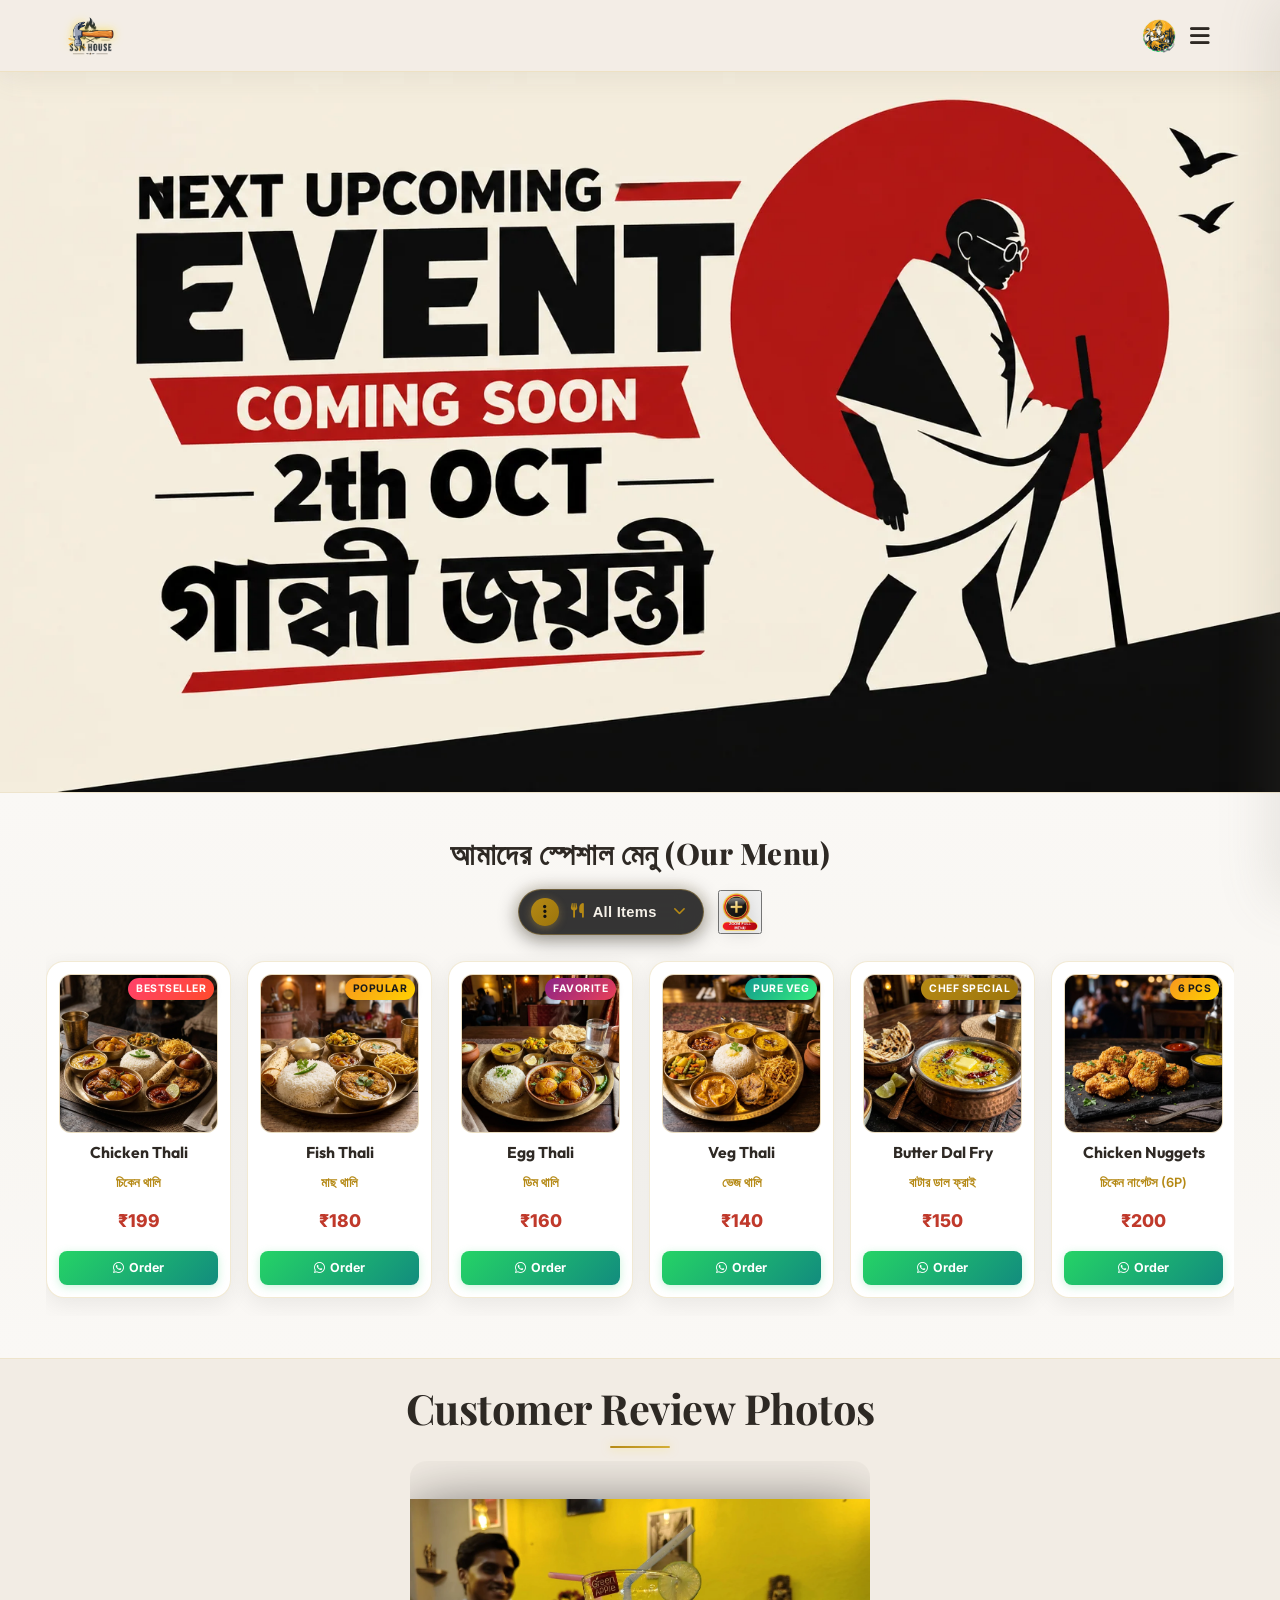
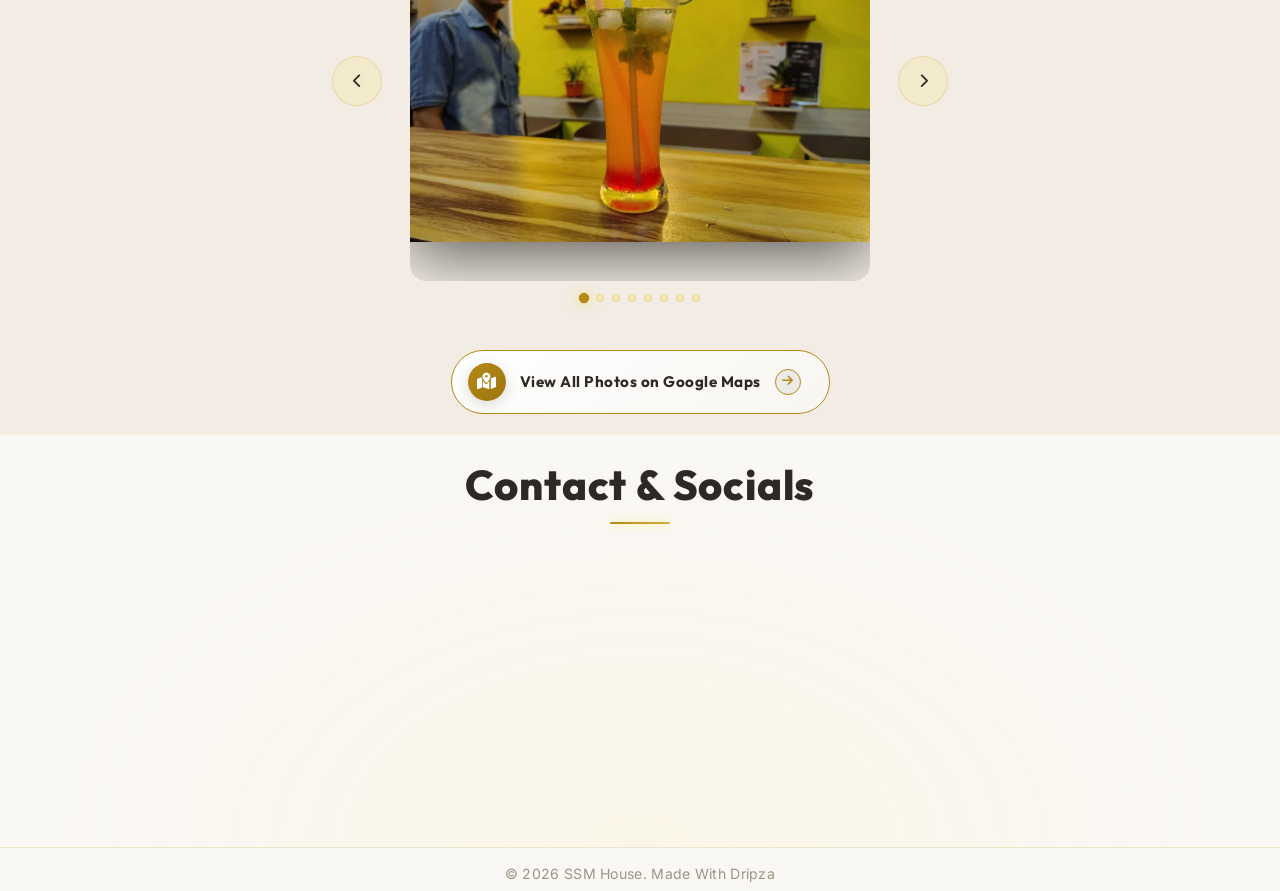
==== index.html @ 66446f7d "Add clear search button in menu popup" ====
﻿<!DOCTYPE html>
<html lang="bn">
<head>
    <meta charset="UTF-8">
    <meta name="viewport" content="width=device-width, initial-scale=1.0">
    <title>SSM House</title>
    <link rel="icon" type="image/webp" href="assets/ssm-house-logo.webp">
    <link href="https://fonts.googleapis.com/css2?family=Playfair+Display:wght@400;600;700;800&family=Outfit:wght@300;400;600;800&family=Inter:wght@300;400;500;600&display=swap" rel="stylesheet">
    <link rel="stylesheet" href="https://cdnjs.cloudflare.com/ajax/libs/font-awesome/6.4.0/css/all.min.css">
    <link rel="stylesheet" href="styles.css?v=1.3">
</head>
<body class="no-scroll">
    <!-- Preloader Screen -->
    <div id="preloader">
        <div class="preloader-content">
            <h1 class="preloader-title">Welcome to <br><span class="highlight">SSM House</span></h1>
            <div class="preloader-loader">
                <div class="loader-bar"></div>
            </div>
        </div>
    </div>
    <!-- Navbar -->
    <nav class="navbar">
        <div class="logo-container">
            <img src="assets/ssm-house-logo.webp" alt="SSM House Logo" class="logo-brand-img">
            <div class="logo-text-wrapper">
                <span class="animated-football-header" title="Ganesh Chaturthi Special">
                    <img src="assets/ganesh_run_icon.webp" alt="Ganesh Run Icon" style="object-fit: contain; filter: drop-shadow(0 0 5px rgba(255, 215, 0, 0.6));">
                </span>
                <span class="logo-text">SSM House</span>
            </div>
        </div>
        <span class="rath-yatra-header-text">শুভ বিশ্বকর্মা পূজা!</span>
        <ul class="nav-links">
            <li><a href="#home">Home</a></li>
            <li><a href="#menu">Menu</a></li>
            <li><a href="#reviews">Reviews</a></li>
            <li><a href="#contact">Contact</a></li>
        </ul>
        <div class="navbar-actions">
            <!-- Rakhi Purnima Button for Poster -->
            <button class="fifa-btn" id="open-promo-modal-direct-btn" title="Show Ganesh Chaturthi Special Poster">
                <div class="fifa-container">
                    <div class="fifa-magic-ring"></div>
                    <img src="assets/ganesh_icon.webp" alt="Ganesh Special" class="fifa-svg" style="object-fit: contain;">
                </div>
            </button>
            
            <div class="hamburger">
                <i class="fas fa-bars"></i>
            </div>
        </div>
    </nav>

    <!-- Hero Section -->
    <section id="home" class="hero">
        <div class="hero-bg banner-box">
            <img src="assets/aj_restaurant_banner_1.webp" alt="AJ Restaurant & Cafe Banner" class="active">
            <img src="assets/hero_banner_1.webp" alt="SSM House Banner 1">
            <img src="assets/hero_banner_2.webp" alt="SSM House Banner 2">
            <img src="assets/hero_banner_3.webp" alt="SSM House Banner 3">
            <img src="assets/hero_banner_4.webp" alt="SSM House Banner 4">
                                                <div class="overlay"></div>
        </div>
        <!-- Click/Hover Zones for Banner Control -->
        <div class="hero-nav-zone left-zone" title="Previous Image"></div>
        <div class="hero-nav-zone right-zone" title="Next Image"></div>
    </section>

                <!-- Digital Restaurant Menu Section -->
    <section id="menu" class="main-menu-section">
        <div class="menu-header-wrapper">
            <div class="menu-eyebrow-container">
                <span class="menu-eyebrow">আমাদের স্পেশাল মেনু (Our Menu)</span>
            </div>
        </div>

        <!-- Menu Category Filter Tabs -->
                <!-- Menu Category Filter Dropdown (Three-Dot Filter Menu) -->
        <!-- Menu Filter and Zoom Controls Row -->
        <div class="menu-filter-controls-row">
            <div class="menu-filter-dropdown-wrapper" id="main-menu-filter-dropdown-wrapper">
            <button type="button" class="menu-filter-dots-btn" id="main-menu-filter-dots-btn" aria-expanded="false" aria-haspopup="true" title="Filter Menu">
                <span class="three-dots-icon-box">
                    <i class="fas fa-ellipsis-v"></i>
                </span>
                <span class="current-filter-label" id="main-current-filter-label">
                    <i class="fas fa-utensils"></i>
                    <span>All Items</span>
                </span>
                <i class="fas fa-chevron-down filter-dropdown-arrow"></i>
            </button>

            <!-- Dropdown List of Category Filter Options -->
            <div class="menu-filter-dropdown-menu" id="main-menu-filter-dropdown-menu">
                <div class="menu-filter-dropdown-header">
                    <span><i class="fas fa-filter"></i> Filter Category</span>
                </div>
                <div class="menu-filter-dropdown-list">
                    <button type="button" class="menu-tab-btn active" data-category="all">
                        <span class="tab-btn-content">
                            <i class="fas fa-utensils tab-icon"></i>
                            <span class="tab-title">All Items</span>
                        </span>
                        <i class="fas fa-check active-indicator-icon"></i>
                    </button>
                    <button type="button" class="menu-tab-btn" data-category="thali">
                        <span class="tab-btn-content">
                            <i class="fas fa-bowl-rice tab-icon"></i>
                            <span class="tab-title">Bengali Thali</span>
                        </span>
                        <i class="fas fa-check active-indicator-icon"></i>
                    </button>
                    <button type="button" class="menu-tab-btn" data-category="snacks">
                        <span class="tab-btn-content">
                            <i class="fas fa-burger tab-icon"></i>
                            <span class="tab-title">Breakfast & Snacks</span>
                        </span>
                        <i class="fas fa-check active-indicator-icon"></i>
                    </button>
                    <button type="button" class="menu-tab-btn" data-category="beverages">
                        <span class="tab-btn-content">
                            <i class="fas fa-mug-hot tab-icon"></i>
                            <span class="tab-title">Tea & Coffee</span>
                        </span>
                        <i class="fas fa-check active-indicator-icon"></i>
                    </button>
                    <button type="button" class="menu-tab-btn" data-category="extras">
                        <span class="tab-btn-content">
                            <i class="fas fa-plate-wheat tab-icon"></i>
                            <span class="tab-title">Sides & Extras</span>
                        </span>
                        <i class="fas fa-check active-indicator-icon"></i>
                    </button>
                </div>
            </div>
        </div>

            <!-- Zoom Full Menu Button on Right Side of Filter -->
            <button type="button" class="menu-zoom-img-btn" id="open-full-menu-modal-btn" title="Open Complete Menu Card (সম্পূর্ণ মেনু)">
                    <img src="assets/zoom_full_menu_icon.webp" alt="Zoom Full Menu" class="zoom-full-menu-img">
                </button>
        </div>
        

        <!-- Menu Cards Horizontal Side-Scroll Wrapper -->
        <div class="main-menu-scroll-wrapper">
            <div class="main-menu-scroll-track" id="main-restaurant-menu-scroll">
                
                <!-- 1. Chicken Thali -->
                <div class="food-menu-card" data-category="thali">
                    <div class="food-card-badge bestseller">Bestseller</div>
                    <div class="food-card-img-box">
                        <img src="assets/menu_chicken_thali.webp" alt="Chicken Thali" loading="lazy">
                    </div>
                    <div class="food-card-body">
                        <h3 class="food-title">Chicken Thali</h3>
                        <span class="bengali-title">চিকেন থালি</span>
                        <span class="food-price">₹199</span>
                        <a href="https://wa.me/916296270377?text=Hi%20SSM%20House,%20I%20want%20to%20order%20Chicken%20Thali%20(₹199)" target="_blank" class="food-order-btn">
                            <i class="fab fa-whatsapp"></i> Order
                        </a>
                    </div>
                </div>

                <!-- 2. Fish Thali -->
                <div class="food-menu-card" data-category="thali">
                    <div class="food-card-badge popular">Popular</div>
                    <div class="food-card-img-box">
                        <img src="assets/menu_fish_thali.webp" alt="Fish Thali" loading="lazy">
                    </div>
                    <div class="food-card-body">
                        <h3 class="food-title">Fish Thali</h3>
                        <span class="bengali-title">মাছ থালি</span>
                        <span class="food-price">₹180</span>
                        <a href="https://wa.me/916296270377?text=Hi%20SSM%20House,%20I%20want%20to%20order%20Fish%20Thali%20(₹180)" target="_blank" class="food-order-btn">
                            <i class="fab fa-whatsapp"></i> Order
                        </a>
                    </div>
                </div>

                <!-- 3. Egg Thali -->
                <div class="food-menu-card" data-category="thali">
                    <div class="food-card-badge special">Favorite</div>
                    <div class="food-card-img-box">
                        <img src="assets/menu_egg_thali.webp" alt="Egg Thali" loading="lazy">
                    </div>
                    <div class="food-card-body">
                        <h3 class="food-title">Egg Thali</h3>
                        <span class="bengali-title">ডিম থালি</span>
                        <span class="food-price">₹160</span>
                        <a href="https://wa.me/916296270377?text=Hi%20SSM%20House,%20I%20want%20to%20order%20Egg%20Thali%20(₹160)" target="_blank" class="food-order-btn">
                            <i class="fab fa-whatsapp"></i> Order
                        </a>
                    </div>
                </div>

                <!-- 4. Veg Thali -->
                <div class="food-menu-card" data-category="thali">
                    <div class="food-card-badge pure-veg">Pure Veg</div>
                    <div class="food-card-img-box">
                        <img src="assets/menu_veg_thali.webp" alt="Veg Thali" loading="lazy">
                    </div>
                    <div class="food-card-body">
                        <h3 class="food-title">Veg Thali</h3>
                        <span class="bengali-title">ভেজ থালি</span>
                        <span class="food-price">₹140</span>
                        <a href="https://wa.me/916296270377?text=Hi%20SSM%20House,%20I%20want%20to%20order%20Veg%20Thali%20(₹140)" target="_blank" class="food-order-btn">
                            <i class="fab fa-whatsapp"></i> Order
                        </a>
                    </div>
                </div>

                <!-- 5. Butter Dal Fry -->
                <div class="food-menu-card" data-category="extras">
                    <div class="food-card-badge chef">Chef Special</div>
                    <div class="food-card-img-box">
                        <img src="assets/menu_butter_dal_fry.webp" alt="Butter Dal Fry" loading="lazy">
                    </div>
                    <div class="food-card-body">
                        <h3 class="food-title">Butter Dal Fry</h3>
                        <span class="bengali-title">বাটার ডাল ফ্রাই</span>
                        <span class="food-price">₹150</span>
                        <a href="https://wa.me/916296270377?text=Hi%20SSM%20House,%20I%20want%20to%20order%20Butter%20Dal%20Fry%20(₹150)" target="_blank" class="food-order-btn">
                            <i class="fab fa-whatsapp"></i> Order
                        </a>
                    </div>
                </div>

                <!-- 6. Chicken Nuggets -->
                <div class="food-menu-card" data-category="snacks">
                    <div class="food-card-badge popular">6 Pcs</div>
                    <div class="food-card-img-box">
                        <img src="assets/menu_chicken_nuggets.webp" alt="Chicken Nuggets" loading="lazy">
                    </div>
                    <div class="food-card-body">
                        <h3 class="food-title">Chicken Nuggets</h3>
                        <span class="bengali-title">চিকেন নাগেটস (6P)</span>
                        <span class="food-price">₹200</span>
                        <a href="https://wa.me/916296270377?text=Hi%20SSM%20House,%20I%20want%20to%20order%20Chicken%20Nuggets%20(₹200)" target="_blank" class="food-order-btn">
                            <i class="fab fa-whatsapp"></i> Order
                        </a>
                    </div>
                </div>

                <!-- 7. Aloo Tikki -->
                <div class="food-menu-card" data-category="snacks">
                    <div class="food-card-badge pure-veg">Big Size</div>
                    <div class="food-card-img-box">
                        <img src="assets/menu_aloo_tikki.webp" alt="Aloo Tikki Big Size" loading="lazy">
                    </div>
                    <div class="food-card-body">
                        <h3 class="food-title">Aloo Tikki 6P</h3>
                        <span class="bengali-title">আলু টিক্কি (6P)</span>
                        <span class="food-price">₹180</span>
                        <a href="https://wa.me/916296270377?text=Hi%20SSM%20House,%20I%20want%20to%20order%20Aloo%20Tikki%20(₹180)" target="_blank" class="food-order-btn">
                            <i class="fab fa-whatsapp"></i> Order
                        </a>
                    </div>
                </div>

                <!-- 8. Egg Maggie -->
                <div class="food-menu-card" data-category="snacks">
                    <div class="food-card-badge popular">Hot</div>
                    <div class="food-card-img-box">
                        <img src="assets/menu_egg_maggie.webp" alt="Egg Maggie" loading="lazy">
                    </div>
                    <div class="food-card-body">
                        <h3 class="food-title">Egg Maggie</h3>
                        <span class="bengali-title">এগ ম্যাগি</span>
                        <span class="food-price">₹80</span>
                        <a href="https://wa.me/916296270377?text=Hi%20SSM%20House,%20I%20want%20to%20order%20Egg%20Maggie%20(₹80)" target="_blank" class="food-order-btn">
                            <i class="fab fa-whatsapp"></i> Order
                        </a>
                    </div>
                </div>

                <!-- 9. Veg Maggie -->
                <div class="food-menu-card" data-category="snacks">
                    <div class="food-card-badge pure-veg">Veg</div>
                    <div class="food-card-img-box">
                        <img src="assets/menu_egg_maggie.webp" alt="Veg Maggie" loading="lazy">
                    </div>
                    <div class="food-card-body">
                        <h3 class="food-title">Veg Maggie</h3>
                        <span class="bengali-title">ভেজ ম্যাগি</span>
                        <span class="food-price">₹60</span>
                        <a href="https://wa.me/916296270377?text=Hi%20SSM%20House,%20I%20want%20to%20order%20Veg%20Maggie%20(₹60)" target="_blank" class="food-order-btn">
                            <i class="fab fa-whatsapp"></i> Order
                        </a>
                    </div>
                </div>

                <!-- 10. Bread Omelette -->
                <div class="food-menu-card" data-category="snacks">
                    <div class="food-card-badge special">Breakfast</div>
                    <div class="food-card-img-box">
                        <img src="assets/menu6.webp" alt="Bread Omelette Jam Butter" loading="lazy">
                    </div>
                    <div class="food-card-body">
                        <h3 class="food-title">Bread Omelette</h3>
                        <span class="bengali-title">ব্রেড ওমলেট / জ্যাম</span>
                        <span class="food-price">₹60</span>
                        <a href="https://wa.me/916296270377?text=Hi%20SSM%20House,%20I%20want%20to%20order%20Bread%20Omelette%20(₹60)" target="_blank" class="food-order-btn">
                            <i class="fab fa-whatsapp"></i> Order
                        </a>
                    </div>
                </div>

                <!-- 11. Chai & Coffee -->
                <div class="food-menu-card" data-category="beverages">
                    <div class="food-card-badge special">Hot</div>
                    <div class="food-card-img-box">
                        <img src="assets/menu_tea_coffee.webp" alt="Coffee" loading="lazy">
                    </div>
                    <div class="food-card-body">
                        <h3 class="food-title">Milk / Black Coffee</h3>
                        <span class="bengali-title">কফি (Min 2 Cup)</span>
                        <span class="food-price">₹50</span>
                        <a href="https://wa.me/916296270377?text=Hi%20SSM%20House,%20I%20want%20to%20order%20Coffee" target="_blank" class="food-order-btn">
                            <i class="fab fa-whatsapp"></i> Order
                        </a>
                    </div>
                </div>

                <!-- 12. Milk / Black Tea -->
                <div class="food-menu-card" data-category="beverages">
                    <div class="food-card-badge bestseller">Chai</div>
                    <div class="food-card-img-box">
                        <img src="assets/menu_tea_coffee.webp" alt="Tea" loading="lazy">
                    </div>
                    <div class="food-card-body">
                        <h3 class="food-title">Black / Milk Tea</h3>
                        <span class="bengali-title">চা (Min 2 Cup)</span>
                        <span class="food-price">₹25</span>
                        <a href="https://wa.me/916296270377?text=Hi%20SSM%20House,%20I%20want%20to%20order%20Tea" target="_blank" class="food-order-btn">
                            <i class="fab fa-whatsapp"></i> Order
                        </a>
                    </div>
                </div>

                <!-- 13. Green Tea -->
                <div class="food-menu-card" data-category="beverages">
                    <div class="food-card-badge pure-veg">Healthy</div>
                    <div class="food-card-img-box">
                        <img src="assets/menu_tea_coffee.webp" alt="Green Tea" loading="lazy">
                    </div>
                    <div class="food-card-body">
                        <h3 class="food-title">Green Tea</h3>
                        <span class="bengali-title">গ্রিন টি (Min 2 Cup)</span>
                        <span class="food-price">₹40</span>
                        <a href="https://wa.me/916296270377?text=Hi%20SSM%20House,%20I%20want%20to%20order%20Green%20Tea" target="_blank" class="food-order-btn">
                            <i class="fab fa-whatsapp"></i> Order
                        </a>
                    </div>
                </div>

                <!-- 14. Extra Chicken 4P -->
                <div class="food-menu-card" data-category="extras">
                    <div class="food-card-badge popular">4 Pcs</div>
                    <div class="food-card-img-box">
                        <img src="assets/menu_chicken_thali.webp" alt="Extra Chicken" loading="lazy">
                    </div>
                    <div class="food-card-body">
                        <h3 class="food-title">Extra Chicken (4P)</h3>
                        <span class="bengali-title">চিকেন কারি (4P)</span>
                        <span class="food-price">₹180</span>
                        <a href="https://wa.me/916296270377?text=Hi%20SSM%20House,%20I%20want%20to%20order%20Extra%20Chicken%204P%20(₹180)" target="_blank" class="food-order-btn">
                            <i class="fab fa-whatsapp"></i> Order
                        </a>
                    </div>
                </div>

                <!-- 15. Extra Mutton 1P -->
                <div class="food-menu-card" data-category="extras">
                    <div class="food-card-badge special">Special</div>
                    <div class="food-card-img-box">
                        <img src="assets/menu3.webp" alt="Extra Mutton" loading="lazy">
                    </div>
                    <div class="food-card-body">
                        <h3 class="food-title">Extra Mutton (1P)</h3>
                        <span class="bengali-title">মটন (স্পেশাল অর্ডার)</span>
                        <span class="food-price">₹80</span>
                        <a href="https://wa.me/916296270377?text=Hi%20SSM%20House,%20I%20want%20to%20order%20Extra%20Mutton%20(₹80)" target="_blank" class="food-order-btn">
                            <i class="fab fa-whatsapp"></i> Order
                        </a>
                    </div>
                </div>

                <!-- 16. Extra Fish 1P -->
                <div class="food-menu-card" data-category="extras">
                    <div class="food-card-badge popular">1 Pc</div>
                    <div class="food-card-img-box">
                        <img src="assets/menu_fish_thali.webp" alt="Extra Fish" loading="lazy">
                    </div>
                    <div class="food-card-body">
                        <h3 class="food-title">Extra Fish (1P)</h3>
                        <span class="bengali-title">মাছ ১ পিস</span>
                        <span class="food-price">₹80</span>
                        <a href="https://wa.me/916296270377?text=Hi%20SSM%20House,%20I%20want%20to%20order%20Extra%20Fish%20(₹80)" target="_blank" class="food-order-btn">
                            <i class="fab fa-whatsapp"></i> Order
                        </a>
                    </div>
                </div>

                <!-- 17. Green Salad -->
                <div class="food-menu-card" data-category="extras">
                    <div class="food-card-badge pure-veg">Fresh</div>
                    <div class="food-card-img-box">
                        <img src="assets/menu_veg_thali.webp" alt="Green Salad" loading="lazy">
                    </div>
                    <div class="food-card-body">
                        <h3 class="food-title">Green Salad</h3>
                        <span class="bengali-title">গ্রিন স্যালাড</span>
                        <span class="food-price">₹100</span>
                        <a href="https://wa.me/916296270377?text=Hi%20SSM%20House,%20I%20want%20to%20order%20Green%20Salad%20(₹100)" target="_blank" class="food-order-btn">
                            <i class="fab fa-whatsapp"></i> Order
                        </a>
                    </div>
                </div>

                <!-- 18. Extra Egg (2P) -->
                <div class="food-menu-card" data-category="extras">
                    <div class="food-card-badge special">2 Pcs</div>
                    <div class="food-card-img-box">
                        <img src="assets/menu_egg_thali.webp" alt="Extra Egg 2P" loading="lazy">
                    </div>
                    <div class="food-card-body">
                        <h3 class="food-title">Extra Egg (2P)</h3>
                        <span class="bengali-title">ডিম (২ পিস)</span>
                        <span class="food-price">₹50</span>
                        <a href="https://wa.me/916296270377?text=Hi%20SSM%20House,%20I%20want%20to%20order%20Extra%20Egg%202P%20(₹50)" target="_blank" class="food-order-btn">
                            <i class="fab fa-whatsapp"></i> Order
                        </a>
                    </div>
                </div>

                <!-- 19. Extra Rice -->
                <div class="food-menu-card" data-category="extras">
                    <div class="food-card-badge popular">1 Plate</div>
                    <div class="food-card-img-box">
                        <img src="assets/menu_veg_thali.webp" alt="Extra Rice" loading="lazy">
                    </div>
                    <div class="food-card-body">
                        <h3 class="food-title">Extra Rice</h3>
                        <span class="bengali-title">এক্সট্রা ভাত</span>
                        <span class="food-price">₹50</span>
                        <a href="https://wa.me/916296270377?text=Hi%20SSM%20House,%20I%20want%20to%20order%20Extra%20Rice%20(₹50)" target="_blank" class="food-order-btn">
                            <i class="fab fa-whatsapp"></i> Order
                        </a>
                    </div>
                </div>

                <!-- 20. Extra Misti / Papad / Roti -->
                <div class="food-menu-card" data-category="extras">
                    <div class="food-card-badge pure-veg">Per Pc</div>
                    <div class="food-card-img-box">
                        <img src="assets/menu2.webp" alt="Extra Misti Papad Roti" loading="lazy">
                    </div>
                    <div class="food-card-body">
                        <h3 class="food-title">Extra Misti / Papad / Roti</h3>
                        <span class="bengali-title">মিষ্টি / পাঁপড় / রুটি</span>
                        <span class="food-price">₹10</span>
                        <a href="https://wa.me/916296270377?text=Hi%20SSM%20House,%20I%20want%20to%20order%20Extra%20Misti%20Papad%20Roti%20(₹10)" target="_blank" class="food-order-btn">
                            <i class="fab fa-whatsapp"></i> Order
                        </a>
                    </div>
                </div>

                <!-- 21. Extra Sabji / Dal / Vaji -->
                <div class="food-menu-card" data-category="extras">
                    <div class="food-card-badge pure-veg">Side Bowl</div>
                    <div class="food-card-img-box">
                        <img src="assets/menu_butter_dal_fry.webp" alt="Extra Sabji Dal Vaji" loading="lazy">
                    </div>
                    <div class="food-card-body">
                        <h3 class="food-title">Extra Sabji / Dal / Vaji</h3>
                        <span class="bengali-title">সবজি / ডাল / ভাজি</span>
                        <span class="food-price">₹30</span>
                        <a href="https://wa.me/916296270377?text=Hi%20SSM%20House,%20I%20want%20to%20order%20Extra%20Sabji%20Dal%20Vaji%20(₹30)" target="_blank" class="food-order-btn">
                            <i class="fab fa-whatsapp"></i> Order
                        </a>
                    </div>
                </div>

                <!-- 18. Water Bottle -->
                <div class="food-menu-card" data-category="beverages">
                    <div class="food-card-badge pure-veg">Mineral</div>
                    <div class="food-card-img-box">
                        <img src="assets/menu5.webp" alt="Water Bottle" loading="lazy">
                    </div>
                    <div class="food-card-body">
                        <h3 class="food-title">Water Bottle</h3>
                        <span class="bengali-title">জল 1L / 2L</span>
                        <span class="food-price">₹20 / ₹30</span>
                        <a href="https://wa.me/916296270377?text=Hi%20SSM%20House,%20I%20want%20to%20order%20Water%20Bottle" target="_blank" class="food-order-btn">
                            <i class="fab fa-whatsapp"></i> Order
                        </a>
                    </div>
                </div>

            </div>
        </div>
    </section>

    <!-- Reviews Section (Photo Gallery) -->
    <section id="reviews" class="reviews-section">
        <h2 class="section-title">Customer Review Photos</h2>
        <div class="reviews-slider-container">
            <div class="reviews-slider">
                <div class="review-slide active">
                    <img src="assets/review_1.webp" alt="Customer Review 1">
                </div>
                <div class="review-slide">
                    <img src="assets/review_2.webp" alt="Customer Review 2">
                </div>
                <div class="review-slide">
                    <img src="assets/review_3.webp" alt="Customer Review 3">
                </div>
                <div class="review-slide">
                    <img src="assets/review_4.webp" alt="Customer Review 4">
                </div>
                <div class="review-slide">
                    <img src="assets/review_5.webp" alt="Customer Review 5">
                </div>
                <div class="review-slide">
                    <img src="assets/review_6.webp" alt="Customer Review 6">
                </div>
                <div class="review-slide">
                    <img src="assets/review_7.webp" alt="Customer Review 7">
                </div>
                <div class="review-slide">
                    <img src="assets/review_8.webp" alt="Customer Review 8">
                </div>
            </div>
            
            <!-- Slider Controls -->
            <button class="slider-btn prev-btn"><i class="fas fa-chevron-left"></i></button>
            <button class="slider-btn next-btn"><i class="fas fa-chevron-right"></i></button>
            
            <!-- Slider Dots -->
            <div class="slider-dots">
                <span class="dot active" data-index="0"></span>
                <span class="dot" data-index="1"></span>
                <span class="dot" data-index="2"></span>
                <span class="dot" data-index="3"></span>
                <span class="dot" data-index="4"></span>
                <span class="dot" data-index="5"></span>
                <span class="dot" data-index="6"></span>
                <span class="dot" data-index="7"></span>
            </div>
        </div>
        <div style="text-align: center; margin-top: 3rem;">
            <div class="reviews-cta-wrapper">
            <a href="https://maps.app.goo.gl/8U8w8gaoRpSSAEmDA" target="_blank" class="modern-maps-btn" title="Open Google Maps Gallery">
                <span class="maps-icon-badge"><i class="fas fa-map-marked-alt"></i></span>
                <span class="maps-btn-text">View All Photos on Google Maps</span>
                <span class="maps-arrow-circle"><i class="fas fa-arrow-right"></i></span>
            </a>
        </div>
        </div>
    </section>

    <!-- Contact & Footer -->
    <section id="contact" class="contact-section">
        <h2 class="section-title">Contact & Socials</h2>
        <div class="contact-container glassmorphism">
            <div class="contact-info">
                <h2>Visit Us</h2>
                <div class="info-item">
                    <a href="https://maps.app.goo.gl/gVK5cGY65cJko6HRA" target="_blank" style="color: inherit; text-decoration: none; display: flex; align-items: center; gap: 15px;">
                        <i class="fas fa-map-marker-alt"></i>
                        <p>Bishnupriya Road, Malanchapara, Nabadwip, West Bengal 741302</p>
                    </a>
                </div>
                <div class="info-item">
                    <i class="fas fa-phone-alt"></i>
                    <p>+91 6296270377</p>
                </div>
                <div class="info-item">
                    <i class="fas fa-envelope"></i>
                    <p>hello@ssmhouse.com</p>
                </div>
            </div>
            <div class="social-links">
                <h2>Follow Us</h2>
                <div class="social-icons">
                    <a href="#" class="social-icon"><i class="fab fa-instagram"></i></a>
                    <a href="#" class="social-icon"><i class="fab fa-facebook-f"></i></a>
                    <a href="#" class="social-icon"><i class="fab fa-youtube"></i></a>
                    <a href="https://wa.me/916296270377" target="_blank" class="social-icon"><i class="fab fa-whatsapp"></i></a>
                    <a href="https://maps.app.goo.gl/gVK5cGY65cJko6HRA" target="_blank" class="social-icon"><i class="fas fa-map-marker-alt"></i></a>
                </div>
            </div>
        </div>
    </section>

    <footer>
        <p>&copy; 2026 SSM House. Made With Dripza</p>
    </footer>



    <!-- Full Menu Interactive Modal -->
    <div class="full-menu-modal" id="full-menu-modal" aria-hidden="true">
        <div class="full-menu-modal-overlay" id="full-menu-modal-overlay"></div>
        <div class="full-menu-modal-container">
            <!-- Modal Sticky Top Header Container (Header + Hero Title + Search + Category Tabs) -->
            <div class="full-menu-modal-top-section">
                <!-- Modal Header -->
                <div class="full-menu-modal-header">
                    <div class="full-menu-modal-header-left">
                        <button class="menu-modal-close-btn" id="close-full-menu-modal-btn" aria-label="Close Full Menu">
                            <i class="fas fa-arrow-left"></i> <span>Back</span>
                        </button>
                        <div class="full-menu-modal-title">
                            SSM House
                        </div>
                    </div>
                    <div class="full-menu-modal-header-right">
                        <a href="#modal-order-timings" class="menu-modal-timing-btn" id="modal-timing-btn" title="Order Timings">
                            <i class="fas fa-clock"></i> <span>Timings</span>
                        </a>
                        <a href="tel:916296270377" class="menu-modal-call-btn">
                            <i class="fas fa-phone-alt"></i> <span>916296270377</span>
                        </a>
                        <button class="menu-modal-close-icon-btn" id="close-full-menu-icon-btn" aria-label="Close">
                            <i class="fas fa-times"></i>
                        </button>
                    </div>
                </div>

                <!-- Modal Hero Header -->
                <div class="full-menu-hero">
                    <h1>Complete Menu Card <span class="bengali-heading">আমাদের সম্পূর্ণ ডিজিটাল মেনু</span></h1>
                </div>

                <!-- Search Bar & Category Filter Tabs -->
                <div class="menu-control-bar">
                    

                    <!-- Modal Category Filter Dropdown (Three-Dot Filter Menu) -->
                    <div class="menu-filter-dropdown-wrapper" id="modal-menu-filter-dropdown-wrapper">
            <button type="button" class="menu-filter-dots-btn" id="modal-menu-filter-dots-btn" aria-expanded="false" aria-haspopup="true" title="Filter Menu">
                <span class="three-dots-icon-box">
                    <i class="fas fa-ellipsis-v"></i>
                </span>
                <span class="current-filter-label" id="modal-current-filter-label">
                    <i class="fas fa-utensils"></i>
                    <span>All Items</span>
                </span>
                <i class="fas fa-chevron-down filter-dropdown-arrow"></i>
            </button>

            <!-- Dropdown List of Category Filter Options -->
            <div class="menu-filter-dropdown-menu" id="modal-menu-filter-dropdown-menu">
                <div class="menu-filter-dropdown-header">
                    <span><i class="fas fa-filter"></i> Filter Category</span>
                </div>
                <div class="menu-filter-dropdown-list">
                    <button type="button" class="menu-tab-btn active" data-category="all">
                        <span class="tab-btn-content">
                            <i class="fas fa-utensils tab-icon"></i>
                            <span class="tab-title">All Items</span>
                        </span>
                        <i class="fas fa-check active-indicator-icon"></i>
                    </button>
                    <button type="button" class="menu-tab-btn" data-category="thali">
                        <span class="tab-btn-content">
                            <i class="fas fa-bowl-rice tab-icon"></i>
                            <span class="tab-title">Bengali Thali</span>
                        </span>
                        <i class="fas fa-check active-indicator-icon"></i>
                    </button>
                    <button type="button" class="menu-tab-btn" data-category="snacks">
                        <span class="tab-btn-content">
                            <i class="fas fa-burger tab-icon"></i>
                            <span class="tab-title">Breakfast & Snacks</span>
                        </span>
                        <i class="fas fa-check active-indicator-icon"></i>
                    </button>
                    <button type="button" class="menu-tab-btn" data-category="beverages">
                        <span class="tab-btn-content">
                            <i class="fas fa-mug-hot tab-icon"></i>
                            <span class="tab-title">Tea & Coffee</span>
                        </span>
                        <i class="fas fa-check active-indicator-icon"></i>
                    </button>
                    <button type="button" class="menu-tab-btn" data-category="extras">
                        <span class="tab-btn-content">
                            <i class="fas fa-plate-wheat tab-icon"></i>
                            <span class="tab-title">Sides & Extras</span>
                        </span>
                        <i class="fas fa-check active-indicator-icon"></i>
                    </button>
                </div>
            </div>
                </div>

                    <div class="search-box-wrapper">
                        <i class="fas fa-search"></i>
                        <input type="text" id="modal-menu-search-input" placeholder="খাবারের নাম লিখে খুঁজুন (Search dishes...)" autocomplete="off">
                        <button type="button" id="modal-menu-search-clear" class="search-clear-btn" aria-label="Clear search" title="à¦®à§à¦›à§‡ à¦«à§‡à¦²à§à¦¨ (Clear)">
                            <i class="fas fa-times"></i>
                        </button>
                    </div>
            </div>
            </div>

            <div class="full-menu-modal-body">
                <!-- Complete Menu Card Grid -->
                <div class="compact-menu-grid-container">
                    <div class="compact-grid" id="modal-full-menu-grid">

                        <!-- 1. Chicken Thali -->
                        <div class="food-menu-card" data-category="thali" data-keywords="chicken thali murgi murgir mangsho rice dal sabji thali">
                            <div class="food-card-badge bestseller">Bestseller</div>
                            <div class="food-card-img-box">
                                <img src="assets/menu_chicken_thali.webp" alt="Chicken Thali" loading="lazy">
                            </div>
                            <div class="food-card-body">
                                <h3 class="food-title">Chicken Thali</h3>
                                <span class="bengali-title">চিকেন থালি</span>
                                <span class="food-price">₹199</span>
                                <a href="https://wa.me/916296270377?text=Hi%20SSM%20House,%20I%20want%20to%20order%20Chicken%20Thali%20(₹199)" target="_blank" class="food-order-btn">
                                    <i class="fab fa-whatsapp"></i> Order
                                </a>
                            </div>
                        </div>

                        <!-- 2. Fish Thali -->
                        <div class="food-menu-card" data-category="thali" data-keywords="fish thali macher thali mach jhol rui katla rice dal thali">
                            <div class="food-card-badge popular">Popular</div>
                            <div class="food-card-img-box">
                                <img src="assets/menu_fish_thali.webp" alt="Fish Thali" loading="lazy">
                            </div>
                            <div class="food-card-body">
                                <h3 class="food-title">Fish Thali</h3>
                                <span class="bengali-title">মাছ থালি</span>
                                <span class="food-price">₹180</span>
                                <a href="https://wa.me/916296270377?text=Hi%20SSM%20House,%20I%20want%20to%20order%20Fish%20Thali%20(₹180)" target="_blank" class="food-order-btn">
                                    <i class="fab fa-whatsapp"></i> Order
                                </a>
                            </div>
                        </div>

                        <!-- 3. Egg Thali -->
                        <div class="food-menu-card" data-category="thali" data-keywords="egg thali dimer thali dim kosha rice dal thali">
                            <div class="food-card-badge special">Favorite</div>
                            <div class="food-card-img-box">
                                <img src="assets/menu_egg_thali.webp" alt="Egg Thali" loading="lazy">
                            </div>
                            <div class="food-card-body">
                                <h3 class="food-title">Egg Thali</h3>
                                <span class="bengali-title">ডিম থালি</span>
                                <span class="food-price">₹160</span>
                                <a href="https://wa.me/916296270377?text=Hi%20SSM%20House,%20I%20want%20to%20order%20Egg%20Thali%20(₹160)" target="_blank" class="food-order-btn">
                                    <i class="fab fa-whatsapp"></i> Order
                                </a>
                            </div>
                        </div>

                        <!-- 4. Veg Thali -->
                        <div class="food-menu-card" data-category="thali" data-keywords="veg thali niramish thali paneer dal sabji rice mishti doi">
                            <div class="food-card-badge pure-veg">Pure Veg</div>
                            <div class="food-card-img-box">
                                <img src="assets/menu_veg_thali.webp" alt="Veg Thali" loading="lazy">
                            </div>
                            <div class="food-card-body">
                                <h3 class="food-title">Veg Thali</h3>
                                <span class="bengali-title">ভেজ থালি</span>
                                <span class="food-price">₹140</span>
                                <a href="https://wa.me/916296270377?text=Hi%20SSM%20House,%20I%20want%20to%20order%20Veg%20Thali%20(₹140)" target="_blank" class="food-order-btn">
                                    <i class="fab fa-whatsapp"></i> Order
                                </a>
                            </div>
                        </div>

                        <!-- 5. Butter Dal Fry -->
                        <div class="food-menu-card" data-category="extras" data-keywords="butter dal fry yellow dal tadka veg">
                            <div class="food-card-badge chef">Chef Special</div>
                            <div class="food-card-img-box">
                                <img src="assets/menu_butter_dal_fry.webp" alt="Butter Dal Fry" loading="lazy">
                            </div>
                            <div class="food-card-body">
                                <h3 class="food-title">Butter Dal Fry</h3>
                                <span class="bengali-title">বাটার ডাল ফ্রাই</span>
                                <span class="food-price">₹150</span>
                                <a href="https://wa.me/916296270377?text=Hi%20SSM%20House,%20I%20want%20to%20order%20Butter%20Dal%20Fry%20(₹150)" target="_blank" class="food-order-btn">
                                    <i class="fab fa-whatsapp"></i> Order
                                </a>
                            </div>
                        </div>

                        <!-- 6. Chicken Nuggets (6P) -->
                        <div class="food-menu-card" data-category="snacks" data-keywords="chicken nuggets 6p fried snacks non-veg">
                            <div class="food-card-badge popular">6 Pcs</div>
                            <div class="food-card-img-box">
                                <img src="assets/menu_chicken_nuggets.webp" alt="Chicken Nuggets" loading="lazy">
                            </div>
                            <div class="food-card-body">
                                <h3 class="food-title">Chicken Nuggets</h3>
                                <span class="bengali-title">চিকেন নাগেটস (6P)</span>
                                <span class="food-price">₹200</span>
                                <a href="https://wa.me/916296270377?text=Hi%20SSM%20House,%20I%20want%20to%20order%20Chicken%20Nuggets%20(₹200)" target="_blank" class="food-order-btn">
                                    <i class="fab fa-whatsapp"></i> Order
                                </a>
                            </div>
                        </div>

                        <!-- 7. Aloo Tikki Big Size (6P) -->
                        <div class="food-menu-card" data-category="snacks" data-keywords="aloo tikki potato cutlet snacks big size veg">
                            <div class="food-card-badge pure-veg">Big Size</div>
                            <div class="food-card-img-box">
                                <img src="assets/menu_aloo_tikki.webp" alt="Aloo Tikki Big Size" loading="lazy">
                            </div>
                            <div class="food-card-body">
                                <h3 class="food-title">Aloo Tikki 6P</h3>
                                <span class="bengali-title">আলু টিক্কি (6P)</span>
                                <span class="food-price">₹180</span>
                                <a href="https://wa.me/916296270377?text=Hi%20SSM%20House,%20I%20want%20to%20order%20Aloo%20Tikki%20(₹180)" target="_blank" class="food-order-btn">
                                    <i class="fab fa-whatsapp"></i> Order
                                </a>
                            </div>
                        </div>

                        <!-- 8. Egg Maggie -->
                        <div class="food-menu-card" data-category="snacks" data-keywords="egg maggie noodles masala snacks">
                            <div class="food-card-badge popular">Hot</div>
                            <div class="food-card-img-box">
                                <img src="assets/menu_egg_maggie.webp" alt="Egg Maggie" loading="lazy">
                            </div>
                            <div class="food-card-body">
                                <h3 class="food-title">Egg Maggie</h3>
                                <span class="bengali-title">এগ ম্যাগি</span>
                                <span class="food-price">₹80</span>
                                <a href="https://wa.me/916296270377?text=Hi%20SSM%20House,%20I%20want%20to%20order%20Egg%20Maggie%20(₹80)" target="_blank" class="food-order-btn">
                                    <i class="fab fa-whatsapp"></i> Order
                                </a>
                            </div>
                        </div>

                        <!-- 9. Veg Maggie -->
                        <div class="food-menu-card" data-category="snacks" data-keywords="veg maggie masala noodles snacks vegetarian">
                            <div class="food-card-badge pure-veg">Veg</div>
                            <div class="food-card-img-box">
                                <img src="assets/menu_egg_maggie.webp" alt="Veg Maggie" loading="lazy">
                            </div>
                            <div class="food-card-body">
                                <h3 class="food-title">Veg Maggie</h3>
                                <span class="bengali-title">ভেজ ম্যাগি</span>
                                <span class="food-price">₹60</span>
                                <a href="https://wa.me/916296270377?text=Hi%20SSM%20House,%20I%20want%20to%20order%20Veg%20Maggie%20(₹60)" target="_blank" class="food-order-btn">
                                    <i class="fab fa-whatsapp"></i> Order
                                </a>
                            </div>
                        </div>

                        <!-- 10. Bread Omelette / Jam / Butter -->
                        <div class="food-menu-card" data-category="snacks" data-keywords="bread omelette jam butter breakfast toast egg">
                            <div class="food-card-badge special">Breakfast</div>
                            <div class="food-card-img-box">
                                <img src="assets/menu6.webp" alt="Bread Omelette Jam Butter" loading="lazy">
                            </div>
                            <div class="food-card-body">
                                <h3 class="food-title">Bread Omelette</h3>
                                <span class="bengali-title">ব্রেড ওমলেট / জ্যাম</span>
                                <span class="food-price">₹60</span>
                                <a href="https://wa.me/916296270377?text=Hi%20SSM%20House,%20I%20want%20to%20order%20Bread%20Omelette%20(₹60)" target="_blank" class="food-order-btn">
                                    <i class="fab fa-whatsapp"></i> Order
                                </a>
                            </div>
                        </div>

                        <!-- 11. Milk / Black Coffee -->
                        <div class="food-menu-card" data-category="beverages" data-keywords="coffee milk coffee black coffee hot drink beverages espresso">
                            <div class="food-card-badge special">Hot</div>
                            <div class="food-card-img-box">
                                <img src="assets/menu_tea_coffee.webp" alt="Milk and Black Coffee" loading="lazy">
                            </div>
                            <div class="food-card-body">
                                <h3 class="food-title">Milk / Black Coffee</h3>
                                <span class="bengali-title">কফি (Min 2 Cup)</span>
                                <span class="food-price">₹50</span>
                                <a href="https://wa.me/916296270377?text=Hi%20SSM%20House,%20I%20want%20to%20order%20Coffee" target="_blank" class="food-order-btn">
                                    <i class="fab fa-whatsapp"></i> Order
                                </a>
                            </div>
                        </div>

                        <!-- 12. Black / Milk Tea -->
                        <div class="food-menu-card" data-category="beverages" data-keywords="tea chai milk tea black tea masala chai beverage">
                            <div class="food-card-badge bestseller">Chai</div>
                            <div class="food-card-img-box">
                                <img src="assets/menu_tea_coffee.webp" alt="Black and Milk Tea" loading="lazy">
                            </div>
                            <div class="food-card-body">
                                <h3 class="food-title">Black / Milk Tea</h3>
                                <span class="bengali-title">চা (Min 2 Cup)</span>
                                <span class="food-price">₹25</span>
                                <a href="https://wa.me/916296270377?text=Hi%20SSM%20House,%20I%20want%20to%20order%20Tea" target="_blank" class="food-order-btn">
                                    <i class="fab fa-whatsapp"></i> Order
                                </a>
                            </div>
                        </div>

                        <!-- 13. Green Tea -->
                        <div class="food-menu-card" data-category="beverages" data-keywords="green tea healthy detox hot beverage">
                            <div class="food-card-badge pure-veg">Healthy</div>
                            <div class="food-card-img-box">
                                <img src="assets/menu_tea_coffee.webp" alt="Green Tea" loading="lazy">
                            </div>
                            <div class="food-card-body">
                                <h3 class="food-title">Green Tea</h3>
                                <span class="bengali-title">গ্রিন টি (Min 2 Cup)</span>
                                <span class="food-price">₹40</span>
                                <a href="https://wa.me/916296270377?text=Hi%20SSM%20House,%20I%20want%20to%20order%20Green%20Tea" target="_blank" class="food-order-btn">
                                    <i class="fab fa-whatsapp"></i> Order
                                </a>
                            </div>
                        </div>

                        <!-- 14. Extra Chicken (4P) -->
                        <div class="food-menu-card" data-category="extras" data-keywords="extra chicken 4p murgir mangsho chicken curry side non-veg">
                            <div class="food-card-badge popular">4 Pcs</div>
                            <div class="food-card-img-box">
                                <img src="assets/menu_chicken_thali.webp" alt="Extra Chicken 4P" loading="lazy">
                            </div>
                            <div class="food-card-body">
                                <h3 class="food-title">Extra Chicken (4P)</h3>
                                <span class="bengali-title">চিকেন কারি (4P)</span>
                                <span class="food-price">₹180</span>
                                <a href="https://wa.me/916296270377?text=Hi%20SSM%20House,%20I%20want%20to%20order%20Extra%20Chicken%204P%20(₹180)" target="_blank" class="food-order-btn">
                                    <i class="fab fa-whatsapp"></i> Order
                                </a>
                            </div>
                        </div>

                        <!-- 15. Extra Mutton (1P - Special Order) -->
                        <div class="food-menu-card" data-category="extras" data-keywords="extra mutton 1p khasi mangsho mutton kosha special non-veg">
                            <div class="food-card-badge special">Special</div>
                            <div class="food-card-img-box">
                                <img src="assets/menu3.webp" alt="Extra Mutton 1P" loading="lazy">
                            </div>
                            <div class="food-card-body">
                                <h3 class="food-title">Extra Mutton (1P)</h3>
                                <span class="bengali-title">মটন (স্পেশাল অর্ডার)</span>
                                <span class="food-price">₹80</span>
                                <a href="https://wa.me/916296270377?text=Hi%20SSM%20House,%20I%20want%20to%20order%20Extra%20Mutton%20(₹80)" target="_blank" class="food-order-btn">
                                    <i class="fab fa-whatsapp"></i> Order
                                </a>
                            </div>
                        </div>

                        <!-- 16. Extra Fish (1P) -->
                        <div class="food-menu-card" data-category="extras" data-keywords="extra fish 1p macher jhol rui katla side non-veg">
                            <div class="food-card-badge popular">1 Pc</div>
                            <div class="food-card-img-box">
                                <img src="assets/menu_fish_thali.webp" alt="Extra Fish 1P" loading="lazy">
                            </div>
                            <div class="food-card-body">
                                <h3 class="food-title">Extra Fish (1P)</h3>
                                <span class="bengali-title">মাছ ১ পিস</span>
                                <span class="food-price">₹80</span>
                                <a href="https://wa.me/916296270377?text=Hi%20SSM%20House,%20I%20want%20to%20order%20Extra%20Fish%20(₹80)" target="_blank" class="food-order-btn">
                                    <i class="fab fa-whatsapp"></i> Order
                                </a>
                            </div>
                        </div>

                        <!-- 17. Green Salad -->
                        <div class="food-menu-card" data-category="extras" data-keywords="green salad cucumber tomato onion lemon salad veg">
                            <div class="food-card-badge pure-veg">Fresh</div>
                            <div class="food-card-img-box">
                                <img src="assets/menu_veg_thali.webp" alt="Green Salad" loading="lazy">
                            </div>
                            <div class="food-card-body">
                                <h3 class="food-title">Green Salad</h3>
                                <span class="bengali-title">গ্রিন স্যালাড</span>
                                <span class="food-price">₹100</span>
                                <a href="https://wa.me/916296270377?text=Hi%20SSM%20House,%20I%20want%20to%20order%20Green%20Salad%20(₹100)" target="_blank" class="food-order-btn">
                                    <i class="fab fa-whatsapp"></i> Order
                                </a>
                            </div>
                        </div>

                        <!-- 18. Extra Egg (2P) -->
                        <div class="food-menu-card" data-category="extras" data-keywords="extra egg 2p dim egg curry side non-veg">
                            <div class="food-card-badge special">2 Pcs</div>
                            <div class="food-card-img-box">
                                <img src="assets/menu_egg_thali.webp" alt="Extra Egg 2P" loading="lazy">
                            </div>
                            <div class="food-card-body">
                                <h3 class="food-title">Extra Egg (2P)</h3>
                                <span class="bengali-title">ডিম (২ পিস)</span>
                                <span class="food-price">₹50</span>
                                <a href="https://wa.me/916296270377?text=Hi%20SSM%20House,%20I%20want%20to%20order%20Extra%20Egg%202P%20(₹50)" target="_blank" class="food-order-btn">
                                    <i class="fab fa-whatsapp"></i> Order
                                </a>
                            </div>
                        </div>

                        <!-- 19. Extra Rice -->
                        <div class="food-menu-card" data-category="extras" data-keywords="extra rice bhat rice portion veg side">
                            <div class="food-card-badge popular">1 Plate</div>
                            <div class="food-card-img-box">
                                <img src="assets/menu_veg_thali.webp" alt="Extra Rice" loading="lazy">
                            </div>
                            <div class="food-card-body">
                                <h3 class="food-title">Extra Rice</h3>
                                <span class="bengali-title">এক্সট্রা ভাত</span>
                                <span class="food-price">₹50</span>
                                <a href="https://wa.me/916296270377?text=Hi%20SSM%20House,%20I%20want%20to%20order%20Extra%20Rice%20(₹50)" target="_blank" class="food-order-btn">
                                    <i class="fab fa-whatsapp"></i> Order
                                </a>
                            </div>
                        </div>

                        <!-- 20. Extra Misti / Papad / Roti -->
                        <div class="food-menu-card" data-category="extras" data-keywords="extra misti papad roti sweet flatbread side">
                            <div class="food-card-badge pure-veg">Per Pc</div>
                            <div class="food-card-img-box">
                                <img src="assets/menu2.webp" alt="Extra Misti Papad Roti" loading="lazy">
                            </div>
                            <div class="food-card-body">
                                <h3 class="food-title">Extra Misti / Papad / Roti</h3>
                                <span class="bengali-title">মিষ্টি / পাঁপড় / রুটি</span>
                                <span class="food-price">₹10</span>
                                <a href="https://wa.me/916296270377?text=Hi%20SSM%20House,%20I%20want%20to%20order%20Extra%20Misti%20Papad%20Roti%20(₹10)" target="_blank" class="food-order-btn">
                                    <i class="fab fa-whatsapp"></i> Order
                                </a>
                            </div>
                        </div>

                        <!-- 21. Extra Sabji / Dal / Vaji -->
                        <div class="food-menu-card" data-category="extras" data-keywords="extra sabji dal vaji butter dal fry veg side">
                            <div class="food-card-badge pure-veg">Side Bowl</div>
                            <div class="food-card-img-box">
                                <img src="assets/menu_butter_dal_fry.webp" alt="Extra Sabji Dal Vaji" loading="lazy">
                            </div>
                            <div class="food-card-body">
                                <h3 class="food-title">Extra Sabji / Dal / Vaji</h3>
                                <span class="bengali-title">সবজি / ডাল / ভাজি</span>
                                <span class="food-price">₹30</span>
                                <a href="https://wa.me/916296270377?text=Hi%20SSM%20House,%20I%20want%20to%20order%20Extra%20Sabji%20Dal%20Vaji%20(₹30)" target="_blank" class="food-order-btn">
                                    <i class="fab fa-whatsapp"></i> Order
                                </a>
                            </div>
                        </div>

                        <!-- 22. Packaged Water Bottle (1L / 2L) -->
                        <div class="food-menu-card" data-category="beverages" data-keywords="water bottle 1l 2l mineral water drink">
                            <div class="food-card-badge pure-veg">Mineral</div>
                            <div class="food-card-img-box">
                                <img src="assets/menu5.webp" alt="Packaged Water Bottle" loading="lazy">
                            </div>
                            <div class="food-card-body">
                                <h3 class="food-title">Water Bottle</h3>
                                <span class="bengali-title">জল 1L / 2L</span>
                                <span class="food-price">₹20 / ₹30</span>
                                <a href="https://wa.me/916296270377?text=Hi%20SSM%20House,%20I%20want%20to%20order%20Water%20Bottle" target="_blank" class="food-order-btn">
                                    <i class="fab fa-whatsapp"></i> Order
                                </a>
                            </div>
                        </div>

                    </div>

                    <!-- No Results Fallback -->
                    <div id="modal-no-results-msg" style="display: none; text-align: center; padding: 40px 20px; color: #aaa;">
                        <i class="fas fa-search" style="font-size: 2.5rem; margin-bottom: 12px; display: block; color: var(--accent-gold);"></i>
                        <p>আপনার খোঁজা অনুযায়ী কোনো খাবার পাওয়া যায়নি। অন্য কিছু লিখে খুঁজুন।</p>
                    </div>
                </div>

                <!-- Order Timings Banner -->
                <div id="modal-order-timings" style="max-width: 1200px; margin: 35px auto 40px; padding: 0 15px;">
                    <div class="order-info-banner glassmorphism">
                        <div class="order-timing-card">
                            <div class="timing-icon"><i class="fas fa-clock"></i></div>
                            <div class="timing-details">
                                <h4>⏰ Order Timings (অর্ডার সময়সূচী)</h4>
                                <ul>
                                    <li><strong>☀️ Lunch:</strong> Any Time You're Hungry!</li>
                                    <li><strong>🌙 Dinner:</strong> Order 05:00 PM – 06:30 PM <span class="serve-time">(Serve: 9:30 PM – 10:00 PM)</span></li>
                                    <li><strong>🌅 Breakfast:</strong> Pre-order 09:00 PM – 10:00 PM <span class="serve-time">(Serve Next Morning: 8:30 AM)</span></li>
                                </ul>
                            </div>
                        </div>
                        
                        <div class="order-call-box">
                            <div class="call-badge">Direct Hotline</div>
                            <h3>Call or WhatsApp to Place Order</h3>
                            <a href="tel:916296270377" class="order-phone-link">
                                <i class="fas fa-phone-volume"></i> 916296270377
                            </a>
                            <div class="quick-action-btns">
                                <a href="tel:916296270377" class="direct-call-btn">
                                    <i class="fas fa-phone"></i> Call Now
                                </a>
                                <a href="https://wa.me/916296270377?text=Hello%20SSM%20House,%20I%20want%20to%20place%20an%20order!" target="_blank" class="direct-wp-btn">
                                    <i class="fab fa-whatsapp"></i> WhatsApp Order
                                </a>
                            </div>
                        </div>
                    </div>
                </div>
            </div>
        </div>
    </div>

    

    <!-- Message Panel Overlay -->
    <div class="msg-panel-overlay" id="msg-panel-overlay"></div>

    <!-- Slide-out Message Panel -->
    <div class="msg-panel" id="msg-panel">
        <button class="close-msg-panel-btn" id="close-msg-panel-btn">&times;</button>
        <div class="msg-panel-header">
            <h2>Send a Message</h2>
            <p>We'd love to hear from you! Write to us and we'll save it to our sheet.</p>
        </div>
        <form id="msg-panel-form">
            <div class="form-group">
                <label for="msg-name">Your Name</label>
                <input type="text" id="msg-name" required placeholder="Enter your full name">
            </div>
            <div class="form-group">
                <label for="msg-email">Email or Phone</label>
                <input type="text" id="msg-email" required placeholder="Enter email or phone number">
            </div>
            <div class="form-group">
                <label for="msg-content">Message</label>
                <textarea id="msg-content" rows="5" required placeholder="Type your message here..."></textarea>
            </div>
            <button type="submit" class="submit-msg-btn" id="submit-msg-btn">
                <span>Send Message</span> <i class="fas fa-paper-plane"></i>
            </button>
        </form>
        <div class="msg-status-container" id="msg-status-container"></div>
    </div>



    <!-- Promo Poster Modal -->
    <div class="promo-modal" id="promo-modal">
        <div class="promo-modal-overlay"></div>
        <div class="promo-modal-content">
            <button class="promo-modal-close" id="close-promo-modal-btn" aria-label="Close Promo Modal"><i class="fas fa-times"></i></button>
            <img src="assets/promo_poster.webp" alt="Rakhi Purnima Celebration" class="promo-poster-img">
        </div>
    </div>

    <script src="script.js"></script>
</body>
</html>
---- styles.css ----
﻿/* ============================================================
   SSM HOUSE — Premium Modern Theme
   ============================================================ */

@import url('https://fonts.googleapis.com/css2?family=Playfair+Display:wght@400;600;700;800&family=Outfit:wght@300;400;600;800&family=Inter:wght@300;400;500;600&display=swap');

/* ---- CSS Variables ---- */
:root {
    --bg-deep-rgb:   250, 248, 245;
    --bg-dark-rgb:   242, 236, 228;
    --bg-card-rgb:   255, 255, 255;
    --bg-card2-rgb:  248, 246, 242;

    --bg-deep:       rgb(var(--bg-deep-rgb));
    --bg-dark:       rgb(var(--bg-dark-rgb));
    --bg-card:       rgb(var(--bg-card-rgb));
    --bg-card2:      rgb(var(--bg-card2-rgb));
    --accent-gold:   #B58915;
    --accent-amber:  #9C750C;
    --accent-light:  #D4AF37;
    --accent-red:    #C0392B;
    --accent-warm:   #D35400;
    --text-primary:  #2E2924;
    --text-secondary:#7A7062;
    --text-muted:    #9E9485;
    --glass-bg:      rgba(var(--bg-card-rgb), 0.75);
    --glass-border:  rgba(181, 137, 21, 0.18);
    --glass-shadow:  0 8px 32px rgba(122, 112, 98, 0.08);
    --glow-gold:     0 0 20px rgba(181, 137, 21, 0.1);
    --radius-sm:     8px;
    --radius-md:     16px;
    --radius-lg:     24px;
    --transition:    all 0.4s cubic-bezier(0.4, 0, 0.2, 1);
}

/* ---- Reset ---- */
*, *::before, *::after {
    margin: 0;
    padding: 0;
    box-sizing: border-box;
}

html {
    scroll-behavior: smooth;
}

body {
    font-family: 'Inter', sans-serif;
    background-color: var(--bg-deep);
    color: var(--text-primary);
    overflow-x: hidden;
    line-height: 1.6;
}

body.no-scroll {
    overflow-y: hidden !important;
}

h1, h2, h3, h4 {
    font-family: 'Playfair Display', 'Tiro Bangla', serif;
    line-height: 1.2;
}

/* ---- Custom Scrollbar ---- */
::-webkit-scrollbar          { width: 6px; }
::-webkit-scrollbar-track    { background: var(--bg-deep); }
::-webkit-scrollbar-thumb    { background: var(--accent-gold); border-radius: 3px; }
::-webkit-scrollbar-thumb:hover { background: var(--accent-amber); }

/* ============================================================
   NAVBAR
   ============================================================ */
.navbar {
    position: sticky;
    top: 0;
    margin: 0;
    width: 100%;
    padding: 0 5%;
    height: 72px;
    border-radius: 0;
    display: flex;
    justify-content: space-between;
    align-items: center;
    background: rgba(var(--bg-dark-rgb), 0.92);
    backdrop-filter: blur(20px);
    -webkit-backdrop-filter: blur(20px);
    z-index: 1000;
    border-bottom: 1px solid rgba(212, 175, 55, 0.2);
    box-shadow: 0 4px 30px rgba(122, 112, 98, 0.12);
    transition: var(--transition);
}

.navbar-scrolled {
    height: 62px;
    background: rgba(var(--bg-dark-rgb), 0.97);
    border-bottom-color: rgba(212, 175, 55, 0.35);
    box-shadow: 0 8px 40px rgba(122, 112, 98, 0.16), var(--glow-gold);
}

.logo-container {
    display: flex;
    align-items: center;
    gap: 2px; /* Set gap to almost zero to align right next to logo image */
}

.logo-brand-img {
    height: 52px;
    width: auto;
    object-fit: contain;
    transition: var(--transition);
}

.logo-brand-img:hover {
    transform: scale(1.04);
}

.logo-text-wrapper {
    display: flex;
    align-items: center;
    position: relative;
    padding-left: 0px; /* Removed padding entirely to start text immediately */
    /* no overflow: hidden so football can roll across the whole screen */
}

.animated-football-header {
    position: absolute;
    left: -52px;
    width: 48px;
    height: 48px;
    top: 50%;
    margin-top: -24px;
    display: inline-block;
    z-index: 10;
    animation: footballRollAcross 14s linear infinite;
    will-change: left, transform, opacity;
    pointer-events: none;
}

.animated-football-header svg,
.animated-football-header img {
    width: 100%;
    height: 100%;
}

.logo-text {
    font-size: 1.5rem;
    font-weight: 800;
    letter-spacing: 1px;
    background: linear-gradient(90deg, var(--accent-gold), var(--accent-red));
    -webkit-background-clip: text;
    -webkit-text-fill-color: transparent;
    font-family: 'Outfit', sans-serif;
    display: inline-block;
    white-space: nowrap;
    overflow: hidden;
    clip-path: inset(0 100% 0 0);
    opacity: 0;
    animation: revealTextWipe 14s linear infinite;
    will-change: clip-path, opacity;
}

.nav-links {
    display: flex;
    flex-direction: column;
    position: absolute;
    top: 100%;
    right: 5%; /* Align with padding of navbar actions */
    width: 210px;
    height: auto;
    background: rgba(var(--bg-dark-rgb), 0.97);
    backdrop-filter: blur(20px);
    -webkit-backdrop-filter: blur(20px);
    border: 1px solid rgba(212, 175, 55, 0.2);
    border-radius: 0 0 var(--radius-md) var(--radius-md);
    padding: 1.5rem 0;
    gap: 0.25rem;
    box-shadow: 0 15px 40px rgba(0, 0, 0, 0.6);
    opacity: 0;
    transform: translateY(-8px);
    pointer-events: none;
    transition: all 0.3s cubic-bezier(0.165, 0.84, 0.44, 1);
    align-items: center;
    list-style: none;
    z-index: 1000;
}

.nav-links.nav-active {
    opacity: 1;
    transform: translateY(0);
    pointer-events: auto;
}

.nav-links a {
    text-decoration: none;
    color: var(--text-secondary);
    font-weight: 500;
    font-size: 0.95rem;
    letter-spacing: 0.5px;
    text-transform: uppercase;
    padding: 0.65rem 1.4rem;
    border-radius: var(--radius-sm);
    transition: var(--transition);
    position: relative;
    display: block;
    width: 100%;
    text-align: center;
}

.nav-links a::after {
    content: '';
    position: absolute;
    bottom: 2px;
    left: 50%;
    transform: translateX(-50%);
    width: 0;
    height: 1.5px;
    background: var(--accent-gold);
    border-radius: 2px;
    transition: width 0.3s ease;
}

.nav-links a:hover {
    color: var(--accent-light);
}

.nav-links a:hover::after {
    width: 60%;
}

.navbar-actions {
    display: flex;
    align-items: center;
    gap: 0.35rem;
}
.dripza-btn-nav {
    background: transparent !important;
    border: none !important;
    width: 38px;
    height: 38px;
    cursor: pointer;
    display: flex;
    align-items: center;
    justify-content: center;
    padding: 0;
    overflow: visible;
    position: relative;
    box-shadow: none !important;
    transition: transform 0.3s ease;
}

.dripza-btn-nav:hover {
    background: transparent !important;
    box-shadow: none !important;
    transform: translateY(-2px);
}

.dripza-nav-icon {
    width: 100%;
    height: 100%;
    object-fit: contain;
    animation: dripzaBreathing 3.5s infinite ease-in-out;
    transition: filter 0.4s ease, transform 0.8s cubic-bezier(0.34, 1.56, 0.64, 1);
}

.dripza-btn-nav:hover .dripza-nav-icon {
    transform: scale(1.15) rotate(360deg);
    filter: drop-shadow(0 0 10px rgba(255, 215, 0, 0.9));
}

@keyframes dripzaBreathing {
    0%, 100% {
        transform: scale(1);
        filter: drop-shadow(0 0 2px rgba(255, 215, 0, 0.25));
    }
    50% {
        transform: scale(1.06);
        filter: drop-shadow(0 0 7px rgba(255, 215, 0, 0.65));
    }
}

.hamburger {
    display: block; /* Show hamburger globally on PC and Mobile */
    cursor: pointer;
    font-size: 1.4rem;
    color: var(--text-primary);
    padding: 0.4rem;
    border-radius: var(--radius-sm);
    transition: var(--transition);
}

.hamburger:hover {
    color: var(--accent-gold);
    background: rgba(255, 215, 0, 0.08);
}

/* ============================================================
   HERO / BANNER SECTION
   ============================================================ */
.hero {
    position: relative;
    width: 100%;
    aspect-ratio: 16 / 9;
    height: 56.25vw; /* Explicit 16:9 height to prevent collapse */
    min-height: 400px; /* Safe minimum height for PC banner */
    display: flex;
    align-items: center;
    justify-content: center;
    text-align: center;
    overflow: hidden;
    margin-top: 0;
}

.hero-bg {
    position: absolute;
    inset: 0;
    z-index: 0;
    overflow: hidden;
    background: var(--bg-deep);
}

.hero-bg::before {
    content: '';
    position: absolute;
    top: -30px;
    left: -30px;
    right: -30px;
    bottom: -30px;
    background-image: var(--bg-image);
    background-size: cover;
    background-position: center;
    filter: blur(28px) brightness(0.28) saturate(1.2);
    transition: background-image 1.2s ease-in-out;
    z-index: 0;
}

.hero-bg img {
    position: absolute;
    inset: 0;
    width: 100%;
    height: 100%;
    object-fit: cover;
    display: block;
    opacity: 0;
    transition: opacity 1.5s ease-in-out;
    z-index: 1;
}

.hero-video {
    position: absolute;
    inset: 0;
    width: 100%;
    height: 100%;
    object-fit: cover;
    z-index: 1;
}

.hero-bg img.active {
    opacity: 1;
    z-index: 2;
}

.hero-bg img.prev {
    opacity: 0;
    z-index: 1;
}

.overlay {
    position: absolute;
    inset: 0;
    background: transparent;
    z-index: 3;
    pointer-events: none;
}

.hero-content {
    max-width: 800px;
    padding: 0 24px;
    z-index: 4;
    transform: translateY(30px);
    opacity: 0;
    animation: fadeUp 1.2s cubic-bezier(0.165, 0.84, 0.44, 1) forwards 0.4s;
}

.hero-content h1 {
    font-size: 3.6rem;
    font-weight: 800;
    margin-bottom: 1.2rem;
    color: var(--text-primary);
    text-shadow: 0 4px 15px rgba(122, 112, 98, 0.12);
    letter-spacing: -1px;
}

.hero-content p {
    font-size: 1.15rem;
    color: var(--text-secondary);
    margin-bottom: 2.8rem;
    line-height: 1.7;
    text-shadow: 0 2px 8px rgba(122, 112, 98, 0.12);
}

/* ============================================================
   SECTION SHARED
   ============================================================ */
section {
    padding: 15px 6%;
}

.section-title {
    font-family: 'Playfair Display', 'Tiro Bangla', serif;
    font-size: 2.6rem;
    font-weight: 700;
    text-align: center;
    margin-bottom: 1.2rem;
    color: var(--text-primary);
    position: relative;
    display: inline-block;
    width: 100%;
    letter-spacing: -0.5px;
}

.section-title::after {
    content: '';
    display: block;
    width: 60px;
    height: 2px;
    background: linear-gradient(90deg, var(--accent-gold), var(--accent-light));
    margin: 0.8rem auto 0;
    border-radius: 2px;
    box-shadow: 0 0 10px rgba(255, 215, 0, 0.5);
}

/* ============================================================
   VIBE SECTION
   ============================================================ */
.vibe-section {
    background: radial-gradient(ellipse at center top, rgba(255, 215, 0,0.05) 0%, transparent 65%);
    border-top: 1px solid rgba(212, 175, 55, 0.08);
    border-bottom: 1px solid rgba(212, 175, 55, 0.08);
    padding-top: 15px;
    padding-bottom: 15px;
}

.vibe-container {
    display: flex;
    align-items: center;
    justify-content: center;
    flex-wrap: wrap;
    gap: 1.2rem;
    padding: 0;
    max-width: 1100px;
    margin: 0 auto;
}

.vibe-text {
    max-width: 520px;
}

.vibe-text h3 {
    font-family: 'Playfair Display', 'Tiro Bangla', serif;
    font-size: 2rem;
    margin-bottom: 1.2rem;
    font-weight: 700;
    color: var(--text-primary);
    position: relative;
    padding-left: 1.2rem;
}

.vibe-text h3::before {
    content: '';
    position: absolute;
    left: 0;
    top: 10%;
    height: 80%;
    width: 3px;
    background: linear-gradient(to bottom, var(--accent-gold), var(--accent-amber));
    border-radius: 3px;
}

.vibe-text p {
    color: var(--text-secondary);
    line-height: 1.9;
    font-size: 1.05rem;
    font-weight: 400;
}

/* ============================================================
   INTERACTIVE RAKHI PURNIMA SPECIAL ALTAR
   ============================================================ */
.rath-feast-container {
    position: relative;
    width: 190px;
    height: 190px;
    background: radial-gradient(circle at center, #260A13 0%, #120408 100%);
    border-radius: var(--radius-md);
    border: 2px solid rgba(255, 193, 7, 0.55);
    box-shadow: 0 8px 24px rgba(0, 0, 0, 0.85), 
                inset 0 0 25px rgba(233, 30, 99, 0.25),
                0 0 14px rgba(255, 193, 7, 0.35);
    overflow: hidden;
    cursor: pointer;
    perspective: 500px;
    flex-shrink: 0;
    margin: 20px;
    transition: border-color 0.4s ease, box-shadow 0.4s ease;
}

.rath-feast-container:hover {
    border-color: #FFD54F;
    box-shadow: 0 8px 24px rgba(0, 0, 0, 0.95), 
                inset 0 0 25px rgba(255, 215, 0, 0.3),
                0 0 22px rgba(233, 30, 99, 0.5);
}

.temple-arch {
    position: absolute;
    top: 5px;
    left: 5px;
    right: 5px;
    bottom: 5px;
    border: 1px dashed rgba(255, 215, 0, 0.4);
    border-radius: var(--radius-md);
    pointer-events: none;
    z-index: 1;
}

.rath-altar-chariot {
    position: absolute;
    top: 15px;
    left: 50%;
    transform: translateX(-50%);
    width: 72px;
    height: 72px;
    z-index: 3;
    filter: drop-shadow(0 2px 6px rgba(0,0,0,0.7));
    transition: transform 0.4s cubic-bezier(0.175, 0.885, 0.32, 1.275), filter 0.4s ease;
    animation: trophyFloat 3.5s infinite ease-in-out;
}

.rath-altar-chariot svg {
    width: 100%;
    height: 100%;
}

.rath-feast-container.activated .rath-altar-chariot {
    filter: drop-shadow(0 0 10px #FFD700) drop-shadow(0 0 18px #E91E63);
    animation: trophyVibrate 0.12s infinite linear;
}

@keyframes trophyFloat {
    0%, 100% { transform: translateX(-50%) translateY(0); }
    50% { transform: translateX(-50%) translateY(-3px); }
}

@keyframes trophyVibrate {
    0%, 100% { transform: translateX(-50%) translate(0, 0) scale(1.04); }
    25% { transform: translateX(-50%) translate(-0.6px, 0.6px) scale(1.04); }
    50% { transform: translateX(-50%) translate(0.6px, -0.6px) scale(1.04); }
    75% { transform: translateX(-50%) translate(-0.6px, -0.6px) scale(1.04); }
}

.temple-bell {
    position: absolute;
    bottom: 12px;
    left: 50%;
    width: 58px;
    height: 58px;
    transform: translateX(-50%);
    z-index: 5;
    cursor: pointer;
    filter: drop-shadow(0 3px 6px rgba(0,0,0,0.7));
    transition: transform 0.6s cubic-bezier(0.19, 1, 0.22, 1), opacity 0.5s ease;
}

.temple-bell:hover {
    transform: translateX(-50%) scale(1.1);
}

.temple-bell svg {
    width: 100%;
    height: 100%;
}

.rath-feast-container.activated .temple-bell {
    transform: translateX(-50%) translateY(-55px) rotate(-22deg) scale(0.9);
    opacity: 0;
    pointer-events: none;
}

.rath-fusion-burger {
    position: absolute;
    bottom: 10px;
    left: 50%;
    width: 68px;
    height: 68px;
    transform: translate(-50%, 15px) scale(0.6);
    opacity: 0;
    z-index: 2;
    pointer-events: none;
    transition: all 0.6s cubic-bezier(0.175, 0.885, 0.32, 1.275);
    filter: drop-shadow(0 0 4px rgba(0, 0, 0, 0.4));
}

.rath-fusion-burger svg {
    width: 100%;
    height: 100%;
}

.rath-feast-container.activated .rath-fusion-burger {
    opacity: 1;
    transform: translate(-50%, 0) scale(1.2);
    filter: drop-shadow(0 0 10px #FFD700) drop-shadow(0 0 18px #E91E63);
}

.rath-celebration {
    position: absolute;
    top: 36%;
    left: 50%;
    transform: translate(-50%, -50%) scale(0.7);
    font-family: 'Outfit', sans-serif;
    font-size: 0.82rem;
    font-weight: 900;
    color: #ffffff;
    letter-spacing: 1px;
    text-shadow: 0 0 10px #FFD700, 
                 0 0 18px #E91E63, 
                 0 0 26px #880E4F;
    opacity: 0;
    pointer-events: none;
    z-index: 6;
    transition: all 0.4s cubic-bezier(0.175, 0.885, 0.32, 1.275);
    white-space: nowrap;
}

.rath-feast-container.activated .rath-celebration {
    opacity: 1;
    transform: translate(-50%, -50%) scale(1);
    animation: pulseGoal 0.4s ease-in-out infinite alternate;
}

.feast-item {
    position: absolute;
    font-size: 11px;
    opacity: 0;
    z-index: 4;
    pointer-events: none;
}

.feast-item.p1 { left: 45%; top: 35px; }
.feast-item.p2 { left: 35%; top: 40px; }
.feast-item.p3 { left: 55%; top: 40px; }
.feast-item.p4 { left: 40%; top: 30px; }
.feast-item.p5 { left: 50%; top: 30px; }
.feast-item.p6 { left: 48%; top: 25px; }

.rath-feast-container.activated .feast-item {
    animation: rainConfetti 1.5s cubic-bezier(0.1, 0.8, 0.3, 1) forwards;
}

@keyframes rainConfetti {
    0% {
        transform: translate(0, 0) rotate(0deg) scale(0.5);
        opacity: 1;
    }
    100% {
        opacity: 0;
    }
}

.rath-feast-container.activated .feast-item.p1 { transform: translate(-50px, 85px) rotate(360deg) scale(1.3); }
.rath-feast-container.activated .feast-item.p2 { transform: translate(-70px, 65px) rotate(180deg) scale(1.1); }
.rath-feast-container.activated .feast-item.p3 { transform: translate(60px, 80px) rotate(-360deg) scale(1.4); }
.rath-feast-container.activated .feast-item.p4 { transform: translate(-30px, 95px) rotate(-180deg) scale(1.2); }
.rath-feast-container.activated .feast-item.p5 { transform: translate(40px, 90px) rotate(540deg) scale(1.5); }
.rath-feast-container.activated .feast-item.p6 { transform: translate(5px, 100px) rotate(-540deg) scale(1.3); }

/* ============================================================
   REVIEWS GALLERY SLIDER
   ============================================================ */
.reviews-section {
    background: var(--bg-dark);
}

.reviews-slider-container {
    position: relative;
    max-width: 500px;
    margin: 0 auto;
    padding: 0 10px;
}

.reviews-slider {
    position: relative;
    height: 500px;
    width: 100%;
    border-radius: var(--radius-md);
    overflow: hidden;
}

.gallery-item {
    transition: transform 0.3s ease;
    padding: 15px;
    border-radius: var(--radius-md);
}

.reviews-slider .review-slide {
    position: absolute;
    inset: 0;
    width: 100%;
    height: 100%;
    opacity: 0;
    z-index: 1;
    transition: opacity 1s ease-in-out;
    pointer-events: none;
    padding: 0;
}

.reviews-slider .review-slide.active {
    opacity: 1;
    z-index: 2;
    pointer-events: auto;
}

.reviews-slider .review-slide img {
    width: 100%;
    height: 100%;
    object-fit: contain;
    border: none;
    background: none;
    filter: drop-shadow(0 12px 32px rgba(0, 0, 0, 0.65));
}

/* ---- Slider Buttons ---- */
.slider-btn {
    position: absolute;
    top: 50%;
    transform: translateY(-50%);
    background: rgba(255, 215, 0, 0.1);
    border: 1px solid rgba(212, 175, 55, 0.3);
    color: var(--text-primary);
    width: 50px;
    height: 50px;
    border-radius: 50%;
    display: flex;
    align-items: center;
    justify-content: center;
    cursor: pointer;
    z-index: 10;
    backdrop-filter: blur(10px);
    -webkit-backdrop-filter: blur(10px);
    transition: var(--transition);
    font-size: 0.9rem;
}

.slider-btn:hover {
    background: var(--accent-gold);
    border-color: var(--accent-gold);
    color: #fff;
    box-shadow: 0 0 20px rgba(255, 215, 0, 0.55);
    transform: translateY(-50%) scale(1.12);
}

.prev-btn { left:  -68px; }
.next-btn { right: -68px; }

/* ---- Slider Dots ---- */
.slider-dots {
    display: flex;
    justify-content: center;
    gap: 8px;
    margin-top: 2rem;
}

.dot {
    width: 8px;
    height: 8px;
    border-radius: 50%;
    background: rgba(255, 215, 0, 0.2);
    border: 1px solid rgba(212, 175, 55, 0.3);
    cursor: pointer;
    transition: var(--transition);
}

.dot.active,
.dot:hover {
    background: var(--accent-gold);
    border-color: var(--accent-gold);
    box-shadow: 0 0 8px rgba(255, 215, 0, 0.5);
    transform: scale(1.3);
}

/* ---- CTA Button ---- */
.cta-button {
    display: inline-flex;
    align-items: center;
    gap: 0.7rem;
    padding: 14px 34px;
    background: transparent;
    color: var(--accent-light);
    border: 1.5px solid var(--accent-gold);
    border-radius: 4px;
    font-weight: 500;
    font-size: 0.95rem;
    letter-spacing: 0.8px;
    text-transform: uppercase;
    text-decoration: none;
    transition: var(--transition);
    box-shadow: 0 0 0 rgba(255, 215, 0, 0);
    position: relative;
    overflow: hidden;
}

.cta-button::before {
    content: '';
    position: absolute;
    inset: 0;
    background: linear-gradient(135deg, var(--accent-gold), var(--accent-amber));
    opacity: 0;
    transition: opacity 0.35s ease;
    z-index: -1;
}

.cta-button:hover {
    color: #fff;
    border-color: var(--accent-amber);
    box-shadow: 0 4px 25px rgba(255, 215, 0, 0.45);
    transform: translateY(-2px);
}

.cta-button:hover::before {
    opacity: 1;
}

/* ============================================================
   GLASSMORPHISM CARD
   ============================================================ */
.glassmorphism {
    background: rgba(var(--bg-card-rgb), 0.65);
    backdrop-filter: blur(16px);
    -webkit-backdrop-filter: blur(16px);
    border: 1px solid rgba(212, 175, 55, 0.15);
    border-radius: var(--radius-lg);
    padding: 24px 32px;
    box-shadow: 0 8px 48px rgba(122, 112, 98, 0.1), inset 0 1px 0 rgba(255, 215, 0, 0.08);
}

#contact {
    background: radial-gradient(ellipse at bottom, rgba(255, 215, 0,0.06) 0%, transparent 65%);
    border-top: 1px solid rgba(212, 175, 55, 0.08);
    padding-top: 25px;
    padding-bottom: 25px;
}
#contact .section-title,
.contact-section .section-title {
    font-family: 'Outfit', sans-serif;
    font-weight: 800;
    letter-spacing: 0.8px;
}


.contact-container {
    display: flex;
    justify-content: space-around;
    flex-wrap: wrap;
    gap: 1.5rem;
    max-width: 800px;
    margin: 0 auto;
}

.contact-info, .social-links {
    flex: 1;
    min-width: 270px;
}

.contact-info h2, .social-links h2 {
    font-family: 'Playfair Display', 'Tiro Bangla', serif;
    font-size: 1.6rem;
    margin-bottom: 1.1rem;
    font-weight: 700;
    color: var(--text-primary);
    letter-spacing: -0.3px;
    padding-bottom: 0.4rem;
    border-bottom: 1px solid rgba(212, 175, 55, 0.2);
}

.info-item {
    display: flex;
    align-items: flex-start;
    gap: 14px;
    margin-bottom: 0.6rem;
    color: var(--text-secondary);
    font-size: 1rem;
    transition: var(--transition);
    padding: 6px 10px;
    border-radius: var(--radius-sm);
    border: 1px solid transparent;
}

.info-item:hover {
    transform: translateX(4px);
    color: var(--text-primary);
    background: rgba(255, 215, 0, 0.05);
    border-color: rgba(212, 175, 55, 0.12);
}

.info-item i {
    color: var(--accent-gold);
    font-size: 1.15rem;
    width: 22px;
    margin-top: 3px;
    flex-shrink: 0;
    transition: transform 0.3s ease;
}

.info-item:hover i {
    transform: scale(1.2);
    color: var(--accent-amber);
}

/* ---- Social Icons ---- */
.social-icons {
    display: flex;
    gap: 12px;
    flex-wrap: wrap;
    margin-top: 0.5rem;
}

.social-icon {
    display: flex;
    align-items: center;
    justify-content: center;
    width: 50px;
    height: 50px;
    border-radius: 12px;
    background: rgba(255, 215, 0, 0.05);
    color: var(--text-secondary);
    font-size: 1.3rem;
    text-decoration: none;
    transition: var(--transition);
    border: 1px solid rgba(212, 175, 55, 0.15);
}

.social-icon:hover {
    background: var(--accent-gold);
    border-color: var(--accent-gold);
    color: var(--bg-deep);
    transform: translateY(-5px) scale(1.06);
    box-shadow: 0 8px 24px rgba(255, 215, 0, 0.45);
}

/* ============================================================
   FOOTER
   ============================================================ */
footer {
    text-align: center;
    padding: 15px 5%;
    background: var(--bg-deep);
    color: var(--text-muted);
    border-top: 1px solid var(--glass-border);
    font-size: 0.88rem;
    letter-spacing: 0.3px;
}

footer p {
    margin: 0;
}

/* ============================================================
   ANIMATIONS
   ============================================================ */
@keyframes footballRollAcross {
    0% {
        left: -52px;
        transform: scaleX(1);
        opacity: 0;
    }
    1.5% {
        opacity: 1;
    }
    14.3% {
        left: calc(100% - 52px);
        transform: scaleX(1);
        opacity: 1;
    }
    21.4% {
        left: calc(100vw - 10% - 220px);
        transform: scaleX(1);
        opacity: 0;
    }
    50% {
        left: calc(100vw - 10% - 220px);
        transform: scaleX(1);
        opacity: 0;
    }
    51.5% {
        left: calc(100vw - 10% - 220px);
        transform: scaleX(-1);
        opacity: 1;
    }
    57.1% {
        left: calc(100% - 52px);
        transform: scaleX(-1);
        opacity: 1;
    }
    71.4% {
        left: -52px;
        transform: scaleX(-1);
        opacity: 1;
    }
    78.6% {
        left: -140px;
        transform: scaleX(-1);
        opacity: 0;
    }
    100% {
        left: -52px;
        transform: scaleX(1);
        opacity: 0;
    }
}

@keyframes footballRollAcrossMobile {
    0% {
        left: -38px;
        transform: scaleX(1);
        opacity: 0;
    }
    1.5% {
        opacity: 1;
    }
    14.3% {
        left: calc(100% - 38px);
        transform: scaleX(1);
        opacity: 1;
    }
    21.4% {
        left: calc(100vw - 10% - 160px);
        transform: scaleX(1);
        opacity: 0;
    }
    50% {
        left: calc(100vw - 10% - 160px);
        transform: scaleX(1);
        opacity: 0;
    }
    51.5% {
        left: calc(100vw - 10% - 160px);
        transform: scaleX(-1);
        opacity: 1;
    }
    57.1% {
        left: calc(100% - 38px);
        transform: scaleX(-1);
        opacity: 1;
    }
    71.4% {
        left: -38px;
        transform: scaleX(-1);
        opacity: 1;
    }
    78.6% {
        left: -100px;
        transform: scaleX(-1);
        opacity: 0;
    }
    100% {
        left: -38px;
        transform: scaleX(1);
        opacity: 0;
    }
}

@keyframes revealTextWipe {
    0%, 3.3% {
        clip-path: inset(0 100% 0 0);
        opacity: 0;
    }
    3.4% {
        opacity: 1;
    }
    18%, 55% {
        clip-path: inset(0 0% 0 0);
        opacity: 1;
    }
    57.1% {
        clip-path: inset(0 22% 0 0);
        opacity: 1;
    }
    64.3%, 100% {
        clip-path: inset(0 100% 0 0);
        opacity: 0;
    }
}

.rath-yatra-header-text {
    position: absolute;
    left: 50%;
    top: 50%;
    transform: translate(-50%, -50%);
    font-family: 'Playfair Display', 'Tiro Bangla', serif;
    font-size: 1.35rem;
    font-weight: 800;
    letter-spacing: 0.5px;
    color: #8B1A1A;
    white-space: nowrap;
    opacity: 0;
    pointer-events: none;
    animation: revealRathText 14s linear infinite;
    z-index: 5;
}

@keyframes revealRathText {
    0%, 3.3% {
        opacity: 1;
        transform: translate(-50%, -50%) translateY(0);
    }
    18% {
        opacity: 0;
        transform: translate(-50%, -50%) translateY(-10px);
    }
    55% {
        opacity: 0;
        transform: translate(-50%, -50%) translateY(10px);
    }
    64.3%, 100% {
        opacity: 1;
        transform: translate(-50%, -50%) translateY(0);
    }
}

@keyframes fadeUp {
    from { opacity: 0; transform: translateY(30px); }
    to   { opacity: 1; transform: translateY(0); }
}

@keyframes steamUp {
    0%   { transform: translateY(0) scaleX(1); opacity: 0; }
    40%  { opacity: 0.85; }
    100% { transform: translateY(-55px) scaleX(2.5); opacity: 0; }
}

@keyframes shimmer {
    0%   { background-position: -200% 0; }
    100% { background-position: 200% 0; }
}

/* ============================================================
   RESPONSIVE — MOBILE
   ============================================================ */
@media (max-width: 768px) {
    .hero {
        aspect-ratio: 16 / 9;
        height: auto;
        min-height: auto;
        max-height: none;
        margin-top: 0;
    }

    .navbar {
        top: 0;
        margin: 0;
        width: 100%;
        padding: 0 5%;
        height: 60px;
        border-radius: 0;
    }

    .navbar-scrolled {
        top: 0;
        height: 54px;
    }

        /* Nav links and hamburger are inherited from global desktop view styles */

    .logo-brand-img { height: 44px; width: auto; }
    .logo-text-wrapper { padding-left: 0px; }
    .logo-text { font-size: 0.95rem; }
    .animated-football-header {
        width: 35px;
        height: 35px;
        top: 50%;
        margin-top: -17.5px;
        left: -38px;
        animation-name: footballRollAcrossMobile;
    }
        .rath-yatra-header-text {
        font-size: 0.95rem;
    }


    section { padding: 22px 5%; }

    .section-title {
        font-size: 1.55rem;
        margin-bottom: 0.8rem;
    }
    .cta-button {
        padding: 10px 22px;
        font-size: 0.82rem;
        letter-spacing: 0.5px;
    }

    .vibe-container {
        flex-direction: row;
        align-items: center;
        text-align: left;
        gap: 1rem;
        flex-wrap: nowrap;
    }

    .hot-bowl-container {
        transform: scale(0.65);
        transform-origin: bottom center;
        margin: 0;
        flex-shrink: 0;
    }

    .vibe-text {
        flex: 1;
        min-width: 0;
    }

    .vibe-text h3::before { display: none; }
    .vibe-text h3 {
        padding-left: 0;
        font-size: 1.25rem;
        margin-bottom: 0.5rem;
    }

    .vibe-text p {
        font-size: 0.85rem;
        line-height: 1.5;
    }

    .contact-container { flex-direction: column; gap: 1.5rem; }

    .glassmorphism { padding: 20px 16px; }

    /* Mobile review slider */
    .reviews-slider-container { max-width: 95%; }
    .reviews-slider { height: 380px; }

    .prev-btn {
        left: -6px;
        background: rgba(var(--bg-dark-rgb), 0.85);
        border-color: rgba(212, 175, 55, 0.5);
        width: 40px;
        height: 40px;
    }
    .next-btn {
        right: -6px;
        background: rgba(var(--bg-dark-rgb), 0.85);
        border-color: rgba(212, 175, 55, 0.5);
        width: 40px;
        height: 40px;
    }
}

/* ============================================================
   PRELOADER
   ============================================================ */
#preloader {
    position: fixed;
    inset: 0;
    width: 100vw;
    height: 100vh;
    background: var(--bg-deep);
    display: flex;
    justify-content: center;
    align-items: center;
    z-index: 9999;
    transition: opacity 0.9s cubic-bezier(0.77, 0, 0.175, 1), visibility 0.9s;
}

#preloader::before,
#preloader::after {
    content: '';
    position: absolute;
    left: 50%;
    transform: translateX(-50%);
    width: 1px;
    height: 80px;
    background: linear-gradient(to bottom, transparent, var(--accent-gold), transparent);
    opacity: 0.4;
}

#preloader::before { top: 0; }
#preloader::after  { bottom: 0; }

.preloader-content {
    text-align: center;
    display: flex;
    flex-direction: column;
    align-items: center;
    gap: 2.2rem;
    padding: 20px;
}

.preloader-title {
    font-family: 'Playfair Display', 'Tiro Bangla', serif;
    font-size: 2.8rem;
    font-weight: 700;
    color: var(--text-primary);
    opacity: 0;
    transform: translateY(25px);
    animation: preloaderTextReveal 1.2s cubic-bezier(0.165, 0.84, 0.44, 1) forwards 0.3s;
    line-height: 1.25;
    letter-spacing: -0.5px;
}

.preloader-title .highlight {
    color: var(--accent-gold);
    display: inline-block;
    background: linear-gradient(135deg, var(--accent-light) 0%, var(--accent-gold) 60%, var(--accent-amber) 100%);
    -webkit-background-clip: text;
    -webkit-text-fill-color: transparent;
    filter: drop-shadow(0 0 12px rgba(255, 215, 0, 0.45));
}

.preloader-loader {
    width: 180px;
    height: 2px;
    background: rgba(255, 215, 0, 0.08);
    border-radius: 2px;
    overflow: hidden;
    opacity: 0;
    animation: fadeIn 0.8s ease forwards 0.8s;
    position: relative;
}

.loader-bar {
    width: 0;
    height: 100%;
    background: linear-gradient(90deg, transparent, var(--accent-gold), var(--accent-light), var(--accent-gold), transparent);
    background-size: 200% 100%;
    box-shadow: 0 0 12px var(--accent-gold);
    animation: fillProgress 1.1s cubic-bezier(0.1, 0.85, 0.25, 1) forwards,
               shimmer 1.5s linear infinite 0.5s;
}

/* ---- Preloader Animations ---- */
@keyframes preloaderTextReveal {
    to { opacity: 1; transform: translateY(0); }
}

@keyframes fillProgress {
    to { width: 100%; }
}

@keyframes fadeIn {
    to { opacity: 1; }
}

.preloader-fade-out {
    opacity: 0;
    visibility: hidden;
}

/* ============================================================
   SLIDE-OUT MESSAGE PANEL
   ============================================================ */
.msg-panel-overlay, .quick-panel-overlay {
    position: fixed;
    inset: 0;
    background: rgba(var(--bg-deep-rgb), 0.6);
    backdrop-filter: blur(8px);
    -webkit-backdrop-filter: blur(8px);
    z-index: 9990;
    opacity: 0;
    visibility: hidden;
    transition: opacity 0.5s ease, visibility 0.5s ease;
}

.msg-panel-overlay.active, .quick-panel-overlay.active {
    opacity: 1;
    visibility: visible;
}

.msg-panel, .quick-panel {
    position: fixed;
    top: 0;
    right: -450px; /* Hide off-screen by default */
    width: 100%;
    max-width: 450px;
    height: 100%;
    background: rgba(var(--bg-card-rgb), 0.85);
    backdrop-filter: blur(30px);
    -webkit-backdrop-filter: blur(30px);
    border-left: 1px solid rgba(212, 175, 55, 0.15);
    box-shadow: -10px 0 50px rgba(122, 112, 98, 0.15);
    z-index: 9995;
    display: flex;
    flex-direction: column;
    transition: right 0.5s cubic-bezier(0.165, 0.84, 0.44, 1);
    overflow-y: auto;
}

.msg-panel {
    padding: 3rem 2.2rem;
    gap: 2rem;
}

.quick-panel {
    padding: 0;
    gap: 0;
}

.msg-panel.active, .quick-panel.active {
    right: 0;
}

.close-msg-panel-btn, .close-quick-panel-btn {
    position: absolute;
    top: 1.5rem;
    right: 1.5rem;
    background: transparent;
    border: none;
    color: var(--text-secondary);
    font-size: 2.2rem;
    line-height: 1;
    cursor: pointer;
    z-index: 10;
    transition: var(--transition);
}

.close-msg-panel-btn:hover, .close-quick-panel-btn:hover {
    color: var(--accent-gold);
    transform: rotate(90deg);
}

/* Quick Panel Banner Styles */
.quick-panel-banner {
    position: relative;
    width: 100%;
    height: 200px;
    overflow: hidden;
    display: flex;
    align-items: center;
    justify-content: center;
    border-bottom: 1px solid rgba(212, 175, 55, 0.15);
}

.quick-panel-banner-img {
    width: 100%;
    height: 100%;
    object-fit: cover;
    position: absolute;
    inset: 0;
    z-index: 0;
    opacity: 0.35;
}

.quick-panel-banner-overlay {
    position: absolute;
    inset: 0;
    background: linear-gradient(to bottom, rgba(var(--bg-dark-rgb), 0.5) 0%, rgba(var(--bg-card-rgb), 0.98) 100%);
    z-index: 1;
}

.quick-panel-banner-content {
    position: relative;
    z-index: 2;
    text-align: center;
    margin-top: 1.5rem;
}

.quick-panel-banner-logo {
    height: 52px;
    width: auto;
    object-fit: contain;
    margin-bottom: 0.4rem;
    filter: drop-shadow(0 0 10px rgba(255, 215, 0, 0.4));
}

.quick-panel-banner-content h3 {
    font-family: 'Playfair Display', 'Tiro Bangla', serif;
    font-size: 1.5rem;
    font-weight: 700;
    color: var(--text-primary);
    margin-bottom: 0.1rem;
    letter-spacing: -0.5px;
}

.quick-panel-banner-content p {
    font-size: 0.75rem;
    color: var(--accent-light);
    text-transform: uppercase;
    letter-spacing: 1.5px;
    font-weight: 600;
}

/* Quick Panel Content & Button Styles */
.quick-panel-content {
    padding: 2.2rem 2.2rem;
    display: flex;
    flex-direction: column;
    gap: 1.2rem;
}

.quick-panel-btn {
    background: rgba(var(--bg-dark-rgb), 0.6);
    border: 1px solid rgba(212, 175, 55, 0.15);
    color: var(--text-primary);
    padding: 1.2rem;
    border-radius: var(--radius-md);
    font-family: 'Outfit', sans-serif;
    font-size: 1.1rem;
    font-weight: 600;
    cursor: pointer;
    display: flex;
    align-items: center;
    gap: 1rem;
    transition: var(--transition);
    text-align: left;
    width: 100%;
}

.quick-panel-btn i {
    color: var(--accent-gold);
    font-size: 1.3rem;
    transition: var(--transition);
}

.quick-panel-btn:hover {
    border-color: var(--accent-gold);
    background: rgba(255, 215, 0, 0.05);
    box-shadow: 0 0 15px rgba(255, 215, 0, 0.15);
    transform: translateY(-2px);
}

.quick-panel-btn:hover i {
    transform: scale(1.15);
}

.msg-panel-header h2 {
    font-size: 2.2rem;
    font-weight: 800;
    margin-bottom: 0.5rem;
    background: linear-gradient(90deg, var(--accent-gold), var(--accent-light));
    -webkit-background-clip: text;
    -webkit-text-fill-color: transparent;
    font-family: 'Outfit', sans-serif;
}

.msg-panel-header p {
    color: var(--text-secondary);
    font-size: 0.95rem;
    line-height: 1.5;
}

#msg-panel-form {
    display: flex;
    flex-direction: column;
    gap: 1.5rem;
}

.form-group {
    display: flex;
    flex-direction: column;
    gap: 0.5rem;
}

.form-group label {
    font-family: 'Outfit', sans-serif;
    font-size: 0.85rem;
    text-transform: uppercase;
    letter-spacing: 1px;
    color: var(--text-secondary);
    font-weight: 600;
}

.form-group input,
.form-group textarea {
    background: rgba(var(--bg-dark-rgb), 0.6);
    border: 1px solid rgba(212, 175, 55, 0.15);
    border-radius: var(--radius-sm);
    color: var(--text-primary);
    padding: 0.8rem 1rem;
    font-family: 'Inter', sans-serif;
    font-size: 0.95rem;
    transition: var(--transition);
}

.form-group input:focus,
.form-group textarea:focus {
    outline: none;
    border-color: var(--accent-gold);
    box-shadow: 0 0 10px rgba(255, 215, 0, 0.2);
    background: rgba(var(--bg-dark-rgb), 0.9);
}

.submit-msg-btn {
    background: transparent;
    border: 1.5px solid var(--accent-gold);
    color: var(--accent-light);
    padding: 1rem;
    border-radius: var(--radius-sm);
    font-family: 'Outfit', sans-serif;
    font-size: 1rem;
    font-weight: 700;
    text-transform: uppercase;
    letter-spacing: 1px;
    cursor: pointer;
    display: flex;
    align-items: center;
    justify-content: center;
    gap: 0.75rem;
    transition: var(--transition);
    position: relative;
    overflow: hidden;
    z-index: 1;
}

.submit-msg-btn:hover {
    color: var(--bg-deep);
    border-color: var(--accent-amber);
    box-shadow: 0 0 20px rgba(255, 215, 0, 0.4);
    transform: translateY(-1px);
}

.submit-msg-btn::before {
    content: '';
    position: absolute;
    inset: 0;
    background: linear-gradient(135deg, var(--accent-gold), var(--accent-amber));
    opacity: 0;
    transition: opacity 0.35s ease;
    z-index: -1;
}

.submit-msg-btn:hover::before {
    opacity: 1;
}

.submit-msg-btn:disabled {
    border-color: var(--text-muted);
    color: var(--text-muted);
    cursor: not-allowed;
    box-shadow: none;
    transform: none;
}

.submit-msg-btn:disabled::before {
    display: none;
}

.msg-status-container {
    font-size: 0.95rem;
    text-align: center;
    padding: 0.8rem;
    border-radius: var(--radius-sm);
    display: none;
    animation: fadeIn 0.4s ease forwards;
}

.msg-status-container.success {
    display: block;
    background: rgba(255, 215, 0, 0.08);
    border: 1px solid rgba(212, 175, 55, 0.3);
    color: var(--accent-light);
}

.msg-status-container.error {
    display: block;
    background: rgba(255, 107, 107, 0.08);
    border: 1px solid rgba(255, 107, 107, 0.3);
    color: var(--accent-red);
}

.submit-msg-btn .btn-loader {
    width: 20px;
    height: 20px;
    border: 2.5px solid rgba(212, 175, 55, 0.2);
    border-top-color: var(--accent-gold);
    border-radius: 50%;
    animation: spin 0.8s linear infinite;
}

@keyframes spin {
    to { transform: rotate(360deg); }
}

/* ============================================================
   SLIDE-OUT REDEEM PANEL (Two-Column Layout)
   ============================================================ */
.redeem-panel-overlay {
    position: fixed;
    inset: 0;
    background: rgba(var(--bg-deep-rgb), 0.6);
    backdrop-filter: blur(8px);
    -webkit-backdrop-filter: blur(8px);
    z-index: 9990;
    opacity: 0;
    visibility: hidden;
    transition: opacity 0.5s ease, visibility 0.5s ease;
}

.redeem-panel-overlay.active {
    opacity: 1;
    visibility: visible;
}

.redeem-panel {
    position: fixed;
    top: 0;
    right: -750px; /* Hide off-screen by default (desktop size) */
    width: 100%;
    max-width: 750px;
    height: 100%;
    background: rgba(var(--bg-card-rgb), 0.95);
    backdrop-filter: blur(30px);
    -webkit-backdrop-filter: blur(30px);
    border-left: 1px solid rgba(212, 175, 55, 0.15);
    box-shadow: -10px 0 50px rgba(122, 112, 98, 0.15);
    z-index: 9995;
    display: flex;
    flex-direction: column;
    transition: right 0.5s cubic-bezier(0.165, 0.84, 0.44, 1);
    overflow: hidden;
}

.redeem-panel.active {
    right: 0;
}

.close-redeem-panel-btn {
    position: absolute;
    top: 1.5rem;
    right: 1.5rem;
    background: transparent;
    border: none;
    color: var(--text-secondary);
    font-size: 2.2rem;
    line-height: 1;
    cursor: pointer;
    z-index: 10000;
    transition: var(--transition);
}

.close-redeem-panel-btn:hover {
    color: var(--accent-gold);
    transform: rotate(90deg);
}

.redeem-panel-wrapper {
    display: flex;
    width: 100%;
    height: 100%;
}

/* Left Column: Coral Red Sidebar */
.redeem-left-col {
    flex: 1;
    background: linear-gradient(135deg, #ff3333 0%, #ff6b6b 100%);
    padding: 3rem 2.2rem;
    color: #ffffff;
    display: flex;
    flex-direction: column;
    justify-content: space-between;
    position: relative;
    overflow: hidden;
    border-right: 1px solid rgba(255, 255, 255, 0.1);
}

.redeem-left-col::before {
    content: '';
    position: absolute;
    width: 200px;
    height: 200px;
    background: radial-gradient(circle, rgba(255,255,255,0.15) 0%, transparent 70%);
    top: -50px;
    left: -50px;
    border-radius: 50%;
}

.redeem-brand-header {
    position: relative;
    z-index: 2;
}

.redeem-brand-header h2 {
    font-family: 'Outfit', sans-serif;
    font-size: 2rem;
    font-weight: 800;
    line-height: 1.2;
    text-shadow: 0 2px 10px rgba(0, 0, 0, 0.15);
    letter-spacing: -0.5px;
}

.redeem-features {
    display: flex;
    flex-direction: column;
    gap: 2rem;
    margin: auto 0;
    position: relative;
    z-index: 2;
}

.redeem-feature-item {
    display: flex;
    align-items: flex-start;
    gap: 1.1rem;
}

.redeem-feature-item i {
    font-size: 1.6rem;
    color: #ffffff;
    background: rgba(255, 255, 255, 0.15);
    width: 44px;
    height: 44px;
    border-radius: 12px;
    display: flex;
    align-items: center;
    justify-content: center;
    flex-shrink: 0;
    box-shadow: 0 4px 15px rgba(0,0,0,0.1);
}

.redeem-feature-item h4 {
    font-family: 'Outfit', sans-serif;
    font-size: 1.1rem;
    font-weight: 700;
    margin-bottom: 0.2rem;
    color: #ffffff;
}

.redeem-feature-item p {
    font-size: 0.85rem;
    color: rgba(255, 255, 255, 0.85);
    line-height: 1.4;
}

.redeem-left-
        param($match)
        $m = $match.Value
        return $m
    

/* Right Column: Form, Inputs & States */
.redeem-right-col {
    flex: 1.25;
    padding: 4.5rem 2.5rem 3rem 2.5rem;
    display: flex;
    flex-direction: column;
    justify-content: flex-start;
    overflow-y: auto;
    background: rgba(var(--bg-dark-rgb), 0.4);
}

#redeem-panel-form {
    display: flex;
    flex-direction: column;
    gap: 1.6rem;
    width: 100%;
}

.icon-input-group label {
    font-family: 'Outfit', sans-serif;
    font-size: 0.8rem;
    text-transform: uppercase;
    letter-spacing: 1.5px;
    color: var(--text-secondary);
    font-weight: 700;
    margin-bottom: 0.5rem;
    display: block;
}

.input-with-icon {
    position: relative;
    display: flex;
    align-items: center;
}

.input-with-icon i {
    position: absolute;
    left: 1.1rem;
    color: var(--text-muted);
    font-size: 1.1rem;
    pointer-events: none;
    transition: var(--transition);
}

.input-with-icon input {
    width: 100%;
    background: rgba(var(--bg-deep-rgb), 0.6);
    border: 1px solid rgba(212, 175, 55, 0.15);
    border-radius: var(--radius-md);
    color: var(--text-primary);
    padding: 1.1rem 1.1rem 1.1rem 2.8rem;
    font-family: 'Inter', sans-serif;
    font-size: 1rem;
    transition: var(--transition);
}

.input-with-icon input:focus {
    outline: none;
    border-color: var(--accent-gold);
    box-shadow: 0 0 15px rgba(255, 215, 0, 0.25);
    background: rgba(var(--bg-deep-rgb), 0.9);
}

.input-with-icon input:focus + i {
    color: var(--accent-gold);
}

.submit-redeem-btn {
    background: var(--bg-deep);
    border: 1.5px solid var(--glass-border);
    color: var(--text-primary);
    padding: 1.2rem;
    border-radius: var(--radius-md);
    font-family: 'Outfit', sans-serif;
    font-size: 1.1rem;
    font-weight: 700;
    text-transform: uppercase;
    letter-spacing: 1.5px;
    cursor: pointer;
    transition: var(--transition);
    box-shadow: 0 8px 24px rgba(0, 0, 0, 0.3);
    margin-top: 0.8rem;
}

.submit-redeem-btn:hover:not(:disabled) {
    background: #ff4d4d;
    border-color: #ff4d4d;
    box-shadow: 0 8px 30px rgba(255, 77, 77, 0.4);
    transform: translateY(-2px);
}

.submit-redeem-btn:disabled {
    opacity: 0.5;
    cursor: not-allowed;
}

.redeem-subtext-link {
    text-align: center;
    font-size: 0.9rem;
    color: var(--text-secondary);
    margin-top: 0.5rem;
}

.redeem-subtext-link a {
    color: #ff6b6b;
    text-decoration: none;
    font-weight: 600;
    transition: var(--transition);
}

.redeem-subtext-link a:hover {
    color: #ff4d4d;
    text-decoration: underline;
}

/* Status Notifications */
.redeem-status-container {
    margin-top: 1.5rem;
    font-size: 0.95rem;
    text-align: center;
    padding: 1rem;
    border-radius: var(--radius-md);
    display: none;
    animation: fadeIn 0.4s ease forwards;
}

.redeem-status-container.success {
    display: block;
    background: rgba(255, 215, 0, 0.08);
    border: 1px solid rgba(212, 175, 55, 0.3);
    color: var(--accent-light);
}

.redeem-status-container.error {
    display: block;
    background: rgba(255, 107, 107, 0.08);
    border: 1px solid rgba(255, 107, 107, 0.3);
    color: var(--accent-red);
}

/* Digital Ticket styling */
.ticket-container {
    display: flex;
    flex-direction: column;
    align-items: center;
    gap: 1.5rem;
    animation: fadeIn 0.5s ease-out forwards;
    width: 100%;
}

.ticket {
    background: rgba(var(--bg-card-rgb), 0.9);
    border: 1px solid rgba(212, 175, 55, 0.2);
    border-radius: var(--radius-md);
    width: 100%;
    box-shadow: 0 15px 35px rgba(122, 112, 98, 0.12);
    overflow: hidden;
    position: relative;
}

.ticket-header {
    background: linear-gradient(90deg, rgba(255, 215, 0, 0.1), transparent);
    padding: 1.5rem;
    text-align: center;
}

.ticket-header h3 {
    font-family: 'Playfair Display', 'Tiro Bangla', serif;
    font-size: 1.4rem;
    color: var(--text-primary);
    margin-bottom: 0.2rem;
}

.ticket-header p {
    font-size: 0.75rem;
    color: var(--accent-gold);
    letter-spacing: 2px;
    font-weight: 700;
}

.ticket-divider {
    position: relative;
    height: 1px;
    border-top: 1.5px dashed rgba(212, 175, 55, 0.25);
    margin: 0 1rem;
}

.left-notch, .right-notch {
    position: absolute;
    width: 20px;
    height: 20px;
    background: rgba(var(--bg-dark-rgb), 0.98); /* Match panel background to cut out */
    border-radius: 50%;
    top: -10px;
    z-index: 10;
}

.left-notch {
    left: -22px;
    border-right: 1px solid rgba(212, 175, 55, 0.2);
}

.right-notch {
    right: -22px;
    border-left: 1px solid rgba(212, 175, 55, 0.2);
}

.ticket-body {
    padding: 2rem 1.5rem;
    text-align: center;
    display: flex;
    flex-direction: column;
    align-items: center;
    gap: 1rem;
}

.ticket-label {
    font-size: 0.8rem;
    text-transform: uppercase;
    color: var(--text-secondary);
    letter-spacing: 1px;
}

.ticket-token {
    font-family: 'Outfit', sans-serif;
    font-size: 2.2rem;
    color: var(--accent-gold);
    background: rgba(255, 215, 0, 0.05);
    padding: 0.6rem 2rem;
    border-radius: var(--radius-sm);
    border: 1px dashed var(--accent-gold);
    letter-spacing: 1px;
    box-shadow: 0 0 15px rgba(255, 215, 0, 0.1);
    font-weight: 800;
}

.ticket-subtext {
    font-size: 0.85rem;
    color: var(--text-secondary);
    line-height: 1.5;
    max-width: 280px;
}

.copy-token-btn {
    background: transparent;
    border: 1.5px solid var(--accent-gold);
    color: var(--accent-light);
    padding: 0.75rem 1.8rem;
    border-radius: var(--radius-sm);
    font-family: 'Outfit', sans-serif;
    font-weight: 600;
    cursor: pointer;
    display: flex;
    align-items: center;
    gap: 0.5rem;
    transition: var(--transition);
}

.copy-token-btn:hover {
    background: var(--accent-gold);
    color: var(--bg-deep);
    box-shadow: 0 0 15px rgba(255, 215, 0, 0.4);
}

.redeem-again-btn, .back-to-form-btn {
    background: transparent;
    border: 1.5px solid rgba(255, 255, 255, 0.15);
    color: var(--text-secondary);
    padding: 0.9rem;
    border-radius: var(--radius-md);
    width: 100%;
    cursor: pointer;
    font-family: 'Outfit', sans-serif;
    font-weight: 600;
    transition: var(--transition);
    text-transform: uppercase;
    font-size: 0.9rem;
    letter-spacing: 1px;
}

.redeem-again-btn:hover, .back-to-form-btn:hover {
    border-color: var(--text-primary);
    color: var(--text-primary);
    background: rgba(255, 255, 255, 0.05);
}

/* History container styling */
.redeem-history-container {
    width: 100%;
    display: flex;
    flex-direction: column;
    gap: 1.5rem;
    animation: fadeIn 0.4s ease forwards;
}

.redeem-history-container h3 {
    font-family: 'Outfit', sans-serif;
    font-size: 1.4rem;
    color: var(--text-primary);
    display: flex;
    align-items: center;
    gap: 0.75rem;
}

.history-badge {
    background: #ff4d4d;
    color: white;
    font-size: 0.8rem;
    padding: 2px 8px;
    border-radius: 10px;
    font-family: 'Inter', sans-serif;
}

.history-list {
    display: flex;
    flex-direction: column;
    gap: 1rem;
    max-height: 380px;
    overflow-y: auto;
    padding-right: 0.5rem;
}

.history-list::-webkit-scrollbar {
    width: 4px;
}

.history-card {
    background: rgba(var(--bg-card-rgb), 0.6);
    border: 1px solid rgba(255, 255, 255, 0.08);
    border-radius: var(--radius-md);
    padding: 1.2rem;
    display: flex;
    justify-content: space-between;
    align-items: center;
    transition: var(--transition);
}

.history-card:hover {
    border-color: var(--accent-gold);
    background: rgba(var(--bg-card-rgb), 0.9);
}

.history-details {
    display: flex;
    flex-direction: column;
    gap: 0.3rem;
}

.history-code-tag {
    font-size: 0.75rem;
    color: #ff6b6b;
    text-transform: uppercase;
    font-weight: 700;
    letter-spacing: 0.5px;
}

.history-token {
    font-family: 'Outfit', sans-serif;
    font-size: 1.25rem;
    color: var(--text-primary);
    font-weight: 700;
}

.history-date {
    font-size: 0.7rem;
    color: var(--text-muted);
}

.history-copy-btn {
    background: transparent;
    border: 1px solid rgba(212, 175, 55, 0.3);
    color: var(--accent-light);
    width: 38px;
    height: 38px;
    border-radius: 50%;
    display: flex;
    align-items: center;
    justify-content: center;
    cursor: pointer;
    transition: var(--transition);
}

.history-copy-btn:hover {
    background: var(--accent-gold);
    color: var(--bg-deep);
    border-color: var(--accent-gold);
    box-shadow: 0 0 10px rgba(255, 215, 0, 0.3);
}

/* ============================================================
   RESPONSIVE REDEEM PANEL
   ============================================================ */
@media (max-width: 768px) {
    .redeem-panel {
        max-width: 100%;
        right: -100%;
    }
    
    .redeem-panel-wrapper {
        flex-direction: column;
        overflow-y: auto;
    }
    
    .redeem-left-col {
        padding: 2.2rem 1.8rem 1.8rem 1.8rem;
        flex: none;
        min-height: auto;
        border-right: none;
        border-bottom: 1px solid rgba(255, 255, 255, 0.1);
    }
    
    .redeem-features {
        margin-top: 1.5rem;
        gap: 1.2rem;
    }
    
    .redeem-left-col::before {
        display: none;
    }
    
    .redeem-brand-header h2 {
        font-size: 1.6rem;
    }
    
    .redeem-right-col {
        flex: none;
        padding: 2.2rem 1.8rem 3rem 1.8rem;
        background: transparent;
        overflow-y: visible;
    }
    
    .left-notch {
        left: -12px;
    }
    
    .right-notch {
        right: -12px;
    }
}

/* ============================================================
   ANIME FIFA WORLD CUP 2026 BUTTON STYLES
   ============================================================ */
.fifa-btn {
    background: transparent !important;
    border: none !important;
    cursor: pointer;
    padding: 0;
    margin: 0;
    display: flex;
    align-items: center;
    justify-content: center;
    overflow: visible;
    width: 38px;
    height: 38px;
    position: relative;
    transition: transform 0.3s cubic-bezier(0.34, 1.56, 0.64, 1);
}

.fifa-container {
    width: 34px;
    height: 34px;
    position: relative;
    display: flex;
    align-items: center;
    justify-content: center;
}

/* Magic Ring: Anime Spell Circle behind Trophy (Stadium Green) */
.fifa-magic-ring {
    position: absolute;
    width: 32px;
    height: 32px;
    border-radius: 50%;
    border: 1.5px dashed #00ff66;
    animation: spinRing 6s linear infinite;
    opacity: 0.85;
}

.fifa-btn:hover .fifa-magic-ring {
    border-color: #ffe066;
    border-style: dotted;
    animation-duration: 1.2s; /* spins super fast on hover like power charging! */
}

/* FIFA Trophy SVG styling */
.fifa-svg {
    width: 100%;
    height: 100%;
    z-index: 2;
    animation: fifaFloat 3s infinite ease-in-out;
}

.fifa-btn:hover .fifa-svg {
    animation: fifaVibrate 0.12s infinite linear; /* vibrates like charging raw energy! */
}

.fifa-btn:hover {
    transform: scale(1.18);
}

/* Animations */
@keyframes spinRing {
    from { transform: rotate(0deg); }
    to { transform: rotate(360deg); }
}

@keyframes fifaFloat {
    0%, 100% {
        transform: translateY(0) scale(1);
    }
    50% {
        transform: translateY(-2px) scale(1.04);
    }
}

@keyframes fifaVibrate {
    0%, 100% { transform: translate(0, 0) scale(1.08); }
    25% { transform: translate(-0.8px, 0.8px) scale(1.08); }
    50% { transform: translate(0.8px, -0.8px) scale(1.08); }
    75% { transform: translate(-0.8px, -0.8px) scale(1.08); }
}

/* ============================================================
   PROMOTIONAL POSTER MODAL
   ============================================================ */
.promo-modal {
    position: fixed;
    inset: 0;
    z-index: 10000; /* Above header, quick panel, etc. */
    display: flex;
    align-items: center;
    justify-content: center;
    opacity: 0;
    pointer-events: none;
}

.promo-modal.active {
    opacity: 1;
    pointer-events: auto;
    transition: opacity 0.5s cubic-bezier(0.4, 0, 0.2, 1);
}

.promo-modal-overlay {
    position: absolute;
    inset: 0;
    background: rgba(15, 12, 8, 0.85);
    backdrop-filter: blur(8px);
    -webkit-backdrop-filter: blur(8px);
    transition: opacity 0.5s ease;
}

.promo-modal-content {
    position: relative;
    max-width: 480px;
    width: 88%;
    z-index: 10001;
    transform: scale(0.9);
    transition: transform 0.5s cubic-bezier(0.34, 1.56, 0.64, 1), opacity 0.5s ease;
    display: flex;
    align-items: center;
    justify-content: center;
    border-radius: var(--radius-md);
    overflow: visible;
    box-shadow: 0 25px 60px rgba(122, 112, 98, 0.15), 0 0 40px rgba(255, 215, 0, 0.2);
    border: 1.5px solid rgba(212, 175, 55, 0.2);
}

.promo-modal.active .promo-modal-content {
    transform: scale(1);
}

.promo-modal.closing {
    pointer-events: none;
}

.promo-modal.closing .promo-modal-overlay {
    opacity: 0;
}

.promo-modal.closing .promo-modal-content {
    animation: flyToButton 0.65s cubic-bezier(0.55, 0.055, 0.675, 0.19) forwards;
}

@keyframes flyToButton {
    0% {
        transform: translate(0, 0) scale(1);
        opacity: 1;
    }
    100% {
        transform: translate(var(--fly-x, 0), var(--fly-y, 0)) scale(0.02);
        opacity: 0;
    }
}

.promo-poster-img {
    width: 100%;
    height: auto;
    max-height: 80vh;
    object-fit: contain;
    border-radius: var(--radius-md);
    display: block;
}

.promo-modal-close {
    position: absolute;
    top: -16px;
    right: -16px;
    width: 38px;
    height: 38px;
    border-radius: 50%;
    background: #111111;
    border: 2px solid var(--accent-gold, #B58915);
    color: #ffffff;
    font-size: 1.1rem; /* font size scaled for icon size */
    font-weight: 700;
    line-height: 1;
    display: flex;
    align-items: center;
    justify-content: center;
    cursor: pointer;
    z-index: 10005;
    box-shadow: 0 4px 15px rgba(0, 0, 0, 0.5), 0 0 10px rgba(181, 137, 21, 0.4);
    transition: all 0.3s ease;
}

.promo-modal-close:hover {
    transform: scale(1.15) rotate(90deg);
    background: var(--accent-gold, #B58915);
    color: #111111;
    box-shadow: 0 4px 22px rgba(181, 137, 21, 0.85);
}

@media (max-width: 480px) {
    .promo-modal-content {
        width: 90%;
        max-width: 350px;
    }
    .promo-modal-close {
        top: -12px;
        right: -12px;
        width: 34px;
        height: 34px;
        font-size: 1rem;
        background: #111111;
        border: 2px solid var(--accent-gold, #B58915);
        color: #ffffff;
        box-shadow: 0 4px 12px rgba(0, 0, 0, 0.6);
    }
    .promo-modal-close:hover {
        transform: scale(1.1) rotate(90deg);
        background: var(--accent-gold, #B58915);
        color: #111111;
        box-shadow: 0 4px 15px rgba(181, 137, 21, 0.8);
    }
}

/* ============================================================
   ANIME DURGA PUJA TRISHUL BUTTON STYLES
   ============================================================ */
.puja-btn {
    background: transparent !important;
    border: none !important;
    cursor: pointer;
    padding: 0;
    margin: 0;
    display: flex;
    align-items: center;
    justify-content: center;
    overflow: visible;
    width: 38px;
    height: 38px;
    position: relative;
    transition: transform 0.3s cubic-bezier(0.34, 1.56, 0.64, 1);
}

.puja-container {
    width: 34px;
    height: 34px;
    position: relative;
    display: flex;
    align-items: center;
    justify-content: center;
}

/* Magic Ring: Anime Spell Circle behind Trishul */
.puja-magic-ring {
    position: absolute;
    width: 32px;
    height: 32px;
    border-radius: 50%;
    border: 1.5px dashed #ff2200;
    box-shadow: 0 0 8px rgba(255, 34, 0, 0.45), inset 0 0 8px rgba(255, 34, 0, 0.45);
    animation: spinRing 6s linear infinite;
    opacity: 0.85;
}

.puja-btn:hover .puja-magic-ring {
    border-color: #FFD700;
    border-style: dotted;
    box-shadow: 0 0 12px rgba(255, 215, 0, 0.85), inset 0 0 12px rgba(255, 215, 0, 0.85);
    animation-duration: 1.2s; /* spins super fast on hover like power charging! */
}

/* Durga Face SVG styling */
.puja-svg {
    width: 100%;
    height: 100%;
    z-index: 2;
    filter: drop-shadow(0 0 2px rgba(255, 224, 102, 0.6));
    animation: durgaFloat 3s infinite ease-in-out;
}

.puja-btn:hover .puja-svg {
    filter: drop-shadow(0 0 6px #ff2200) drop-shadow(0 0 10px #ffe066);
    animation: durgaVibrate 0.12s infinite linear; /* vibrates like charging raw energy! */
}

.puja-btn:hover {
    transform: scale(1.18);
}

@keyframes durgaFloat {
    0%, 100% {
        transform: translateY(0) scale(1);
    }
    50% {
        transform: translateY(-2px) scale(1.04);
    }
}

@keyframes durgaVibrate {
    0%, 100% { transform: translate(0, 0) scale(1.08); }
    25% { transform: translate(-0.8px, 0.8px) scale(1.08); }
    50% { transform: translate(0.8px, -0.8px) scale(1.08); }
    75% { transform: translate(-0.8px, -0.8px) scale(1.08); }
}

/* ============================================================
   MAIN DIGITAL RESTAURANT MENU SECTION (PERFECT LIGHT THEME)
   ============================================================ */
.main-menu-section {
    padding: 42px 20px 30px;
    background: linear-gradient(180deg, var(--bg-deep) 0%, var(--bg-card2, var(--bg-dark)) 50%, var(--bg-deep) 100%) !important;
    position: relative;
    border-top: 1px solid var(--glass-border);
    border-bottom: 1px solid var(--glass-border);
}

.menu-header-wrapper {
    text-align: center;
    max-width: 750px;
    margin: 0 auto 16px;
}

.menu-eyebrow-container {
    display: inline-flex;
    align-items: center;
    justify-content: center;
    gap: 14px;
    margin-bottom: 0;
    flex-wrap: wrap;
}

.menu-eyebrow {
    display: inline-block;
    font-size: 1.85rem;
    font-weight: 800;
    letter-spacing: 0.5px;
    color: var(--text-primary) !important;
    background: none;
    padding: 0;
    border: none;
    font-family: 'Playfair Display', 'Tiro Bangla', serif;
    line-height: 1.2;
    text-shadow: none !important;
}

.menu-zoom-img-btn {
    display: inline-flex;
    align-items: center;
    justify-content: center;
    text-decoration: none;
    transition: transform 0.3s ease;
    vertical-align: middle;
}

.zoom-full-menu-img {
    height: 40px;
    width: auto;
    object-fit: contain;
    filter: drop-shadow(0 3px 8px rgba(0, 0, 0, 0.12));
    transition: transform 0.3s ease, filter 0.3s ease;
    cursor: pointer;
}

.menu-zoom-img-btn:hover .zoom-full-menu-img {
    transform: scale(1.08) translateY(-2px);
    filter: drop-shadow(0 6px 16px rgba(0, 0, 0, 0.2));
}

.menu-subtitle {
    display: none;
}

/* ============================================================
   MAIN PAGE THREE-DOT CATEGORY FILTER DROPDOWN
   ============================================================ */
/* ============================================================
   MAIN PAGE THREE-DOT CATEGORY FILTER & ZOOM CONTROLS ROW
   ============================================================ */
.menu-filter-controls-row {
    display: flex;
    align-items: center;
    justify-content: center;
    gap: 14px;
    margin: 6px auto 18px auto;
    width: fit-content;
    max-width: 100%;
    z-index: 60;
    position: relative;
}

.menu-filter-controls-row .menu-filter-dropdown-wrapper {
    margin: 0;
}

.menu-filter-controls-row .menu-zoom-img-btn {
    flex-shrink: 0;
}

.menu-filter-dropdown-wrapper {
    position: relative;
    display: flex;
    justify-content: center;
    margin: 6px auto 18px auto;
    width: fit-content;
    max-width: 100%;
    z-index: 60;
}

.menu-filter-dots-btn {
    display: inline-flex;
    align-items: center;
    justify-content: center;
    gap: 12px;
    background: rgba(26, 26, 26, 0.88);
    border: 1.5px solid rgba(201, 162, 75, 0.4);
    color: #ffffff;
    padding: 8px 18px 8px 12px;
    border-radius: 30px;
    font-size: 0.92rem;
    font-weight: 600;
    cursor: pointer;
    backdrop-filter: blur(12px);
    -webkit-backdrop-filter: blur(12px);
    box-shadow: 0 4px 20px rgba(0, 0, 0, 0.45), 0 0 15px rgba(201, 162, 75, 0.15);
    transition: all 0.3s cubic-bezier(0.25, 0.8, 0.25, 1);
    user-select: none;
}

.menu-filter-dots-btn:hover {
    border-color: var(--accent-gold, #c9a24b);
    background: rgba(35, 35, 35, 0.95);
    transform: translateY(-2px);
    box-shadow: 0 6px 25px rgba(0, 0, 0, 0.55), 0 0 20px rgba(201, 162, 75, 0.3);
}

.menu-filter-dots-btn .three-dots-icon-box {
    display: inline-flex;
    align-items: center;
    justify-content: center;
    width: 28px;
    height: 28px;
    background: linear-gradient(135deg, var(--accent-gold, #c9a24b), var(--accent-amber, #dab65e));
    color: #121212;
    border-radius: 50%;
    font-size: 0.95rem;
    box-shadow: 0 2px 8px rgba(201, 162, 75, 0.4);
    transition: transform 0.35s cubic-bezier(0.34, 1.56, 0.64, 1);
}

.menu-filter-dots-btn:hover .three-dots-icon-box {
    transform: rotate(90deg) scale(1.08);
}

.menu-filter-dots-btn .current-filter-label {
    display: inline-flex;
    align-items: center;
    gap: 8px;
    color: #f5f1e8;
    font-size: 0.92rem;
    font-weight: 600;
    letter-spacing: 0.3px;
}

.menu-filter-dots-btn .current-filter-label i {
    color: var(--accent-gold, #c9a24b);
}

.menu-filter-dots-btn .filter-dropdown-arrow {
    font-size: 0.78rem;
    color: var(--accent-gold, #c9a24b);
    margin-left: 4px;
    transition: transform 0.3s cubic-bezier(0.34, 1.56, 0.64, 1);
}

.menu-filter-dropdown-wrapper.open .menu-filter-dots-btn .filter-dropdown-arrow {
    transform: rotate(180deg);
}

.menu-filter-dropdown-wrapper.open .menu-filter-dots-btn {
    border-color: #ffd700;
    box-shadow: 0 0 25px rgba(201, 162, 75, 0.4);
    background: rgba(30, 30, 30, 0.98);
}

.menu-filter-dropdown-wrapper.open .menu-filter-dots-btn .three-dots-icon-box {
    transform: rotate(90deg);
}

/* Dropdown Menu Popup List */
.menu-filter-dropdown-menu {
    position: absolute;
    top: calc(100% + 10px);
    left: 50%;
    transform: translateX(-50%) translateY(-10px) scale(0.96);
    min-width: 250px;
    max-width: 320px;
    width: max-content;
    background: rgba(18, 18, 18, 0.97);
    border: 1.5px solid rgba(201, 162, 75, 0.45);
    border-radius: 18px;
    padding: 10px;
    box-shadow: 0 16px 45px rgba(0, 0, 0, 0.85), 0 0 25px rgba(201, 162, 75, 0.2);
    backdrop-filter: blur(20px);
    -webkit-backdrop-filter: blur(20px);
    opacity: 0;
    visibility: hidden;
    pointer-events: none;
    transition: opacity 0.25s cubic-bezier(0.25, 0.8, 0.25, 1),
                transform 0.25s cubic-bezier(0.34, 1.56, 0.64, 1),
                visibility 0.25s;
    z-index: 100;
}

.menu-filter-dropdown-wrapper.open .menu-filter-dropdown-menu {
    opacity: 1;
    visibility: visible;
    pointer-events: auto;
    transform: translateX(-50%) translateY(0) scale(1);
}

.menu-filter-dropdown-header {
    display: flex;
    align-items: center;
    justify-content: space-between;
    padding: 6px 12px 10px 12px;
    margin-bottom: 6px;
    border-bottom: 1px solid rgba(201, 162, 75, 0.2);
    color: var(--accent-gold, #c9a24b);
    font-size: 0.78rem;
    font-weight: 700;
    text-transform: uppercase;
    letter-spacing: 0.8px;
}

.menu-filter-dropdown-list {
    display: flex;
    flex-direction: column;
    gap: 6px;
    max-height: 140px;
    overflow-y: auto;
    overflow-x: hidden;
    padding-right: 4px;
    scrollbar-width: thin;
    scrollbar-color: rgba(201, 162, 75, 0.6) rgba(255, 255, 255, 0.05);
}

.menu-filter-dropdown-list::-webkit-scrollbar {
    width: 5px;
}

.menu-filter-dropdown-list::-webkit-scrollbar-track {
    background: rgba(255, 255, 255, 0.05);
    border-radius: 4px;
}

.menu-filter-dropdown-list::-webkit-scrollbar-thumb {
    background: rgba(201, 162, 75, 0.6);
    border-radius: 4px;
}

.menu-filter-dropdown-list::-webkit-scrollbar-thumb:hover {
    background: var(--accent-gold, #c9a24b);
}

/* Individual Category Item in Dropdown List */
.menu-filter-dropdown-list .menu-tab-btn {
    display: flex;
    align-items: center;
    justify-content: space-between;
    width: 100%;
    padding: 9px 14px;
    border-radius: 12px;
    background: rgba(30, 30, 30, 0.65);
    border: 1px solid rgba(201, 162, 75, 0.15);
    color: #e8e8e8;
    font-size: 0.9rem;
    font-weight: 500;
    text-align: left;
    cursor: pointer;
    transition: all 0.22s cubic-bezier(0.25, 0.8, 0.25, 1);
}

.menu-filter-dropdown-list .menu-tab-btn .tab-btn-content {
    display: inline-flex;
    align-items: center;
    gap: 10px;
}

.menu-filter-dropdown-list .menu-tab-btn i.tab-icon {
    font-size: 0.95rem;
    color: var(--accent-gold, #c9a24b);
    width: 20px;
    text-align: center;
    transition: transform 0.25s ease;
}

.menu-filter-dropdown-list .menu-tab-btn .active-indicator-icon {
    font-size: 0.85rem;
    color: #121212;
    opacity: 0;
    transform: scale(0.5);
    transition: all 0.22s cubic-bezier(0.34, 1.56, 0.64, 1);
}

.menu-filter-dropdown-list .menu-tab-btn:hover {
    background: rgba(201, 162, 75, 0.2);
    border-color: rgba(201, 162, 75, 0.5);
    color: #ffffff;
    transform: translateX(4px);
    box-shadow: 0 4px 15px rgba(0, 0, 0, 0.3);
}

.menu-filter-dropdown-list .menu-tab-btn:hover i.tab-icon {
    transform: scale(1.15);
}

.menu-filter-dropdown-list .menu-tab-btn.active {
    background: linear-gradient(135deg, var(--accent-gold, #c9a24b), var(--accent-amber, #dab65e));
    border-color: #ffd700;
    color: #121212;
    font-weight: 700;
    box-shadow: 0 4px 16px rgba(201, 162, 75, 0.4);
    transform: none;
}

.menu-filter-dropdown-list .menu-tab-btn.active i.tab-icon {
    color: #121212;
}

.menu-filter-dropdown-list .menu-tab-btn.active .active-indicator-icon {
    opacity: 1;
    transform: scale(1);
}

/* Category Filter Tabs */
.menu-category-tabs {
    display: flex;
    justify-content: center;
    flex-wrap: wrap;
    gap: 10px;
    margin-bottom: 22px;
    max-width: 900px;
    margin-left: auto;
    margin-right: auto;
}

.menu-tab-btn {
    background: var(--bg-card) !important;
    border: 1.5px solid var(--glass-border) !important;
    color: var(--text-primary) !important;
    padding: 8px 18px;
    border-radius: 30px;
    font-size: 0.9rem;
    font-weight: 600;
    cursor: pointer;
    backdrop-filter: blur(8px);
    transition: all 0.3s cubic-bezier(0.25, 0.8, 0.25, 1);
    display: inline-flex;
    align-items: center;
    gap: 8px;
    box-shadow: 0 2px 10px rgba(0, 0, 0, 0.05);
}

.menu-tab-btn i {
    color: var(--accent-gold) !important;
    transition: transform 0.3s ease;
}

.menu-tab-btn:hover {
    border-color: var(--accent-gold) !important;
    color: var(--accent-gold) !important;
    background: var(--bg-card) !important;
    transform: translateY(-2px);
    box-shadow: 0 4px 16px rgba(0, 0, 0, 0.1);
}

.menu-tab-btn.active {
    background: linear-gradient(135deg, var(--accent-gold), var(--accent-amber)) !important;
    border-color: var(--accent-gold) !important;
    color: #ffffff !important;
    box-shadow: 0 4px 16px rgba(0, 0, 0, 0.18);
    transform: translateY(-2px);
}

.menu-tab-btn.active i {
    color: #ffffff !important;
}

/* Menu Cards Horizontal Side-Scroll Wrapper */
.main-menu-scroll-wrapper {
    position: relative;
    width: 100%;
    max-width: 1200px;
    margin: 0 auto 12px;
    padding: 0 6px;
}

.main-menu-scroll-track {
    display: flex;
    gap: 16px;
    overflow-x: auto;
    overflow-y: hidden;
    scroll-behavior: smooth;
    scroll-snap-type: x mandatory;
    -webkit-overflow-scrolling: touch;
    padding: 8px 6px 18px;
    width: 100%;
    cursor: grab;
    scrollbar-width: thin;
    scrollbar-color: var(--accent-gold) var(--bg-dark);
}

.main-menu-scroll-track:active {
    cursor: grabbing;
}

/* Custom WebKit Scrollbar */
.main-menu-scroll-track::-webkit-scrollbar {
    height: 7px;
}

.main-menu-scroll-track::-webkit-scrollbar-track {
    background: var(--bg-dark);
    border-radius: 6px;
}

.main-menu-scroll-track::-webkit-scrollbar-thumb {
    background: linear-gradient(90deg, var(--accent-gold), var(--accent-amber));
    border-radius: 6px;
}

/* Compact Floating Food Menu Card (Pure Light Theme) */
.food-menu-card {
    flex: 0 0 185px;
    scroll-snap-align: start;
    background: var(--bg-card) !important;
    border: 1.5px solid var(--glass-border) !important;
    border-radius: 18px;
    overflow: hidden;
    display: flex;
    flex-direction: column;
    padding: 12px;
    text-align: center;
    box-shadow: 0 6px 22px rgba(0, 0, 0, 0.07) !important;
    backdrop-filter: blur(12px);
    -webkit-backdrop-filter: blur(12px);
    transition: transform 0.35s cubic-bezier(0.2, 0.8, 0.2, 1), border-color 0.35s ease, box-shadow 0.35s ease;
    animation: floatMenuItem 4.5s ease-in-out infinite alternate;
    user-select: none;
    position: relative;
}

.food-menu-card:nth-child(even) { animation-delay: 0.8s; }
.food-menu-card:nth-child(3n) { animation-delay: 1.6s; }
.food-menu-card:nth-child(4n) { animation-delay: 2.4s; }

.food-menu-card.hidden {
    display: none !important;
}

.food-menu-card:hover {
    animation-play-state: paused;
    transform: translateY(-8px) scale(1.03);
    border-color: var(--accent-gold) !important;
    box-shadow: 0 14px 32px rgba(0, 0, 0, 0.12), var(--glow-gold) !important;
}

.food-card-badge {
    position: absolute;
    top: 16px;
    right: 16px;
    z-index: 5;
    font-size: 0.65rem;
    font-weight: 700;
    text-transform: uppercase;
    letter-spacing: 0.5px;
    padding: 3px 8px;
    border-radius: 12px;
    box-shadow: 0 2px 8px rgba(0, 0, 0, 0.15);
}

.food-card-badge.bestseller {
    background: linear-gradient(135deg, #ff416c, #ff4b2b);
    color: #fff;
}

.food-card-badge.popular {
    background: linear-gradient(135deg, #f7971e, #ffd200);
    color: #1a1a1a;
}

.food-card-badge.pure-veg {
    background: linear-gradient(135deg, #11998e, #38ef7d);
    color: #fff;
}

.food-card-badge.special {
    background: linear-gradient(135deg, #8a2387, #e94057);
    color: #fff;
}

.food-card-badge.chef {
    background: linear-gradient(135deg, var(--accent-gold), var(--accent-amber));
    color: #ffffff;
}

.food-card-img-box {
    width: 100%;
    aspect-ratio: 1 / 1;
    border-radius: 12px;
    overflow: hidden;
    margin-bottom: 10px;
    border: 1px solid var(--glass-border) !important;
    background: var(--bg-dark) !important;
    position: relative;
}

.food-card-img-box img {
    width: 100%;
    height: 100%;
    object-fit: cover;
    display: block;
    transition: transform 0.5s ease;
    pointer-events: none;
}

.food-menu-card:hover .food-card-img-box img {
    transform: scale(1.08);
}

.food-card-body {
    display: flex;
    flex-direction: column;
    align-items: center;
    justify-content: space-between;
    flex: 1;
    gap: 4px;
}

.food-title {
    font-size: 0.98rem;
    font-weight: 700;
    color: var(--text-primary) !important;
    line-height: 1.25;
    font-family: 'Outfit', 'Inter', sans-serif;
}

.bengali-title {
    font-size: 0.8rem;
    color: var(--accent-gold) !important;
    font-weight: 600;
    margin-bottom: 3px;
    display: block;
}

.food-price {
    font-size: 1.1rem;
    font-weight: 800;
    color: var(--accent-red, #c0392b) !important;
    margin-bottom: 6px;
}

.food-order-btn {
    display: inline-flex;
    align-items: center;
    justify-content: center;
    gap: 5px;
    background: linear-gradient(135deg, #25D366, #128C7E) !important;
    color: #ffffff !important;
    text-decoration: none;
    font-size: 0.78rem;
    font-weight: 700;
    padding: 7px 12px;
    border-radius: 8px;
    width: 100%;
    transition: all 0.3s ease;
    box-shadow: 0 2px 8px rgba(37, 211, 102, 0.25);
}

.food-order-btn:hover {
    background: linear-gradient(135deg, #2bf075, #15a897) !important;
    color: #ffffff !important;
    transform: translateY(-1px);
    box-shadow: 0 4px 14px rgba(37, 211, 102, 0.4);
}

@keyframes floatMenuItem {
    0% { transform: translateY(0px); }
    100% { transform: translateY(-4px); }
}

@media (max-width: 600px) {
    .menu-filter-controls-row {
        gap: 10px;
        margin: 4px auto 14px auto;
    }
    .main-menu-section {
        padding: 28px 10px 18px;
    }
    .menu-eyebrow {
        font-size: 1.35rem;
    }
    .zoom-full-menu-img {
        height: 34px;
    }
    .menu-category-tabs {
        gap: 6px;
        margin-bottom: 14px;
    }
    .menu-tab-btn {
        padding: 6px 13px;
        font-size: 0.8rem;
    }
    .food-menu-card {
        flex: 0 0 148px;
        padding: 9px;
        border-radius: 14px;
    }
    .food-title {
        font-size: 0.88rem;
    }
    .bengali-title {
        font-size: 0.74rem;
    }
    .food-price {
        font-size: 0.98rem;
    }
    .food-order-btn {
        padding: 6px 8px;
        font-size: 0.74rem;
    }
}

/* Shimmer ray sweep across button */
}

@media (max-width: 600px) {
    }

/* ---- Optimized Compact Gap for Customer Reviews Photo Gallery ---- */
.reviews-section {
    padding: 24px 5% 20px !important;
}

.reviews-section .section-title {
    margin-bottom: 0.8rem !important;
}

.reviews-slider-container {
    max-width: 480px !important;
    margin: 0 auto !important;
    padding: 0 10px !important;
}

.reviews-slider {
    height: 420px !important;
}

.slider-dots {
    margin-top: 0.8rem !important;
    gap: 8px !important;
}

/* Shimmer ray sweep across button */
}

@media (max-width: 600px) {
    }

/* ============================================================
   IN-PAGE FULL MENU POPUP MODAL STYLES (Adaptive Theme)
   ============================================================ */
.full-menu-modal {
    position: fixed;
    inset: 0;
    z-index: 10000;
    display: flex;
    align-items: center;
    justify-content: center;
    visibility: hidden;
    opacity: 0;
    transition: visibility 0.35s ease, opacity 0.35s ease;
}

.full-menu-modal.active {
    visibility: visible;
    opacity: 1;
}

.full-menu-modal-overlay {
    position: absolute;
    inset: 0;
    background: rgba(0, 0, 0, 0.72);
    backdrop-filter: blur(12px);
    -webkit-backdrop-filter: blur(12px);
}

.full-menu-modal-container {
    position: relative;
    z-index: 2;
    width: 100%;
    height: 100%;
    height: 100dvh;
    max-width: 100vw;
    max-height: 100dvh;
    background: var(--bg-deep, #0d0d0d);
    color: var(--text-primary, #ffffff);
    display: flex;
    flex-direction: column;
    overflow: hidden;
    transform: scale(0.96) translateY(20px);
    transition: transform 0.35s cubic-bezier(0.16, 1, 0.3, 1);
}

.full-menu-modal.active .full-menu-modal-container {
    transform: scale(1) translateY(0);
}

.full-menu-modal-top-section {
    position: sticky;
    top: 0;
    z-index: 100;
    background: var(--bg-dark, var(--bg-deep, #0f0f0f));
    backdrop-filter: blur(20px);
    -webkit-backdrop-filter: blur(20px);
    border-bottom: 1.5px solid var(--glass-border, rgba(201, 162, 75, 0.3));
    box-shadow: 0 8px 25px rgba(0, 0, 0, 0.35);
    flex-shrink: 0;
}

.full-menu-modal-header {
    padding: 9px 20px;
    display: flex;
    align-items: center;
    justify-content: space-between;
    border-bottom: 1px solid rgba(255, 255, 255, 0.08);
}

.full-menu-modal-header-left {
    display: flex;
    align-items: center;
    gap: 12px;
}

.menu-modal-close-btn {
    display: inline-flex;
    align-items: center;
    gap: 6px;
    background: rgba(201, 162, 75, 0.15);
    border: 1px solid var(--accent-gold);
    color: var(--accent-gold);
    padding: 6px 14px;
    border-radius: 20px;
    font-weight: 700;
    font-size: 0.86rem;
    cursor: pointer;
    transition: all 0.3s ease;
}

.menu-modal-close-btn:hover {
    background: var(--accent-gold);
    color: #ffffff;
    transform: translateX(-3px);
    box-shadow: 0 0 15px rgba(201, 162, 75, 0.4);
}

.full-menu-modal-title {
    font-family: 'Playfair Display', 'Tiro Bangla', serif;
    font-size: 1.22rem;
    font-weight: 700;
    color: var(--text-primary, #ffffff);
}

.full-menu-modal-title span {
    color: var(--accent-gold);
}

.full-menu-modal-header-right {
    display: flex;
    align-items: center;
    gap: 10px;
}

.menu-modal-timing-btn {
    display: inline-flex;
    align-items: center;
    gap: 6px;
    background: rgba(201, 162, 75, 0.15);
    border: 1px solid var(--accent-gold);
    color: var(--accent-gold);
    padding: 6px 13px;
    border-radius: 20px;
    text-decoration: none;
    font-weight: 700;
    font-size: 0.84rem;
    transition: all 0.3s ease;
}

.menu-modal-timing-btn:hover {
    background: var(--accent-gold);
    color: #ffffff;
}

.menu-modal-call-btn {
    display: inline-flex;
    align-items: center;
    gap: 6px;
    background: linear-gradient(135deg, var(--accent-gold), var(--accent-amber));
    color: #ffffff !important;
    padding: 6px 15px;
    border-radius: 20px;
    text-decoration: none;
    font-weight: 700;
    font-size: 0.85rem;
    transition: all 0.3s ease;
}

.menu-modal-call-btn:hover {
    transform: translateY(-2px);
    box-shadow: 0 4px 15px rgba(201, 162, 75, 0.5);
}

.menu-modal-close-icon-btn {
    display: inline-flex;
    align-items: center;
    justify-content: center;
    width: 34px;
    height: 34px;
    border-radius: 50%;
    background: var(--bg-card, rgba(255, 255, 255, 0.1));
    border: 1px solid var(--glass-border, rgba(255, 255, 255, 0.2));
    color: var(--text-primary, #ffffff);
    font-size: 0.95rem;
    cursor: pointer;
    transition: all 0.3s ease;
}

.menu-modal-close-icon-btn:hover {
    background: #ff4757;
    border-color: #ff4757;
    color: #ffffff;
    transform: rotate(90deg);
}

.full-menu-modal-body {
    flex: 1;
    min-height: 0;
    overscroll-behavior: contain;
    overflow-y: auto;
    -webkit-overflow-scrolling: touch;
    padding: 4px 0 50px;
    background: var(--bg-deep, #0d0d0d);
}

/* Modal Hero */
.full-menu-modal-top-section .full-menu-hero {
    text-align: center;
    padding: 12px 18px 6px;
}

.full-menu-modal-top-section .full-menu-hero h1 {
    font-family: 'Playfair Display', 'Tiro Bangla', serif;
    font-size: 1.45rem;
    font-weight: 700;
    color: var(--text-primary, #ffffff);
    margin-bottom: 0;
    line-height: 1.25;
}

.full-menu-modal-top-section .full-menu-hero h1 .bengali-heading {
    color: var(--accent-gold);
    display: inline-block;
    font-size: 1.2rem;
    margin-left: 10px;
    font-family: 'Tiro Bangla', serif;
    font-weight: 600;
}

/* Modal Controls inside Top Section */
.full-menu-modal-top-section .menu-control-bar {
    max-width: 950px;
    margin: 0 auto;
    padding: 8px 20px 10px;
    display: flex;
    align-items: center;
    justify-content: space-between;
    gap: 12px;
}

.full-menu-modal-top-section .menu-filter-dropdown-wrapper {
    margin: 0 !important;
    flex-shrink: 0;
}

.full-menu-modal-top-section .menu-filter-dropdown-menu {
    left: 0;
    transform: translateX(0) translateY(-10px) scale(0.96);
}

.full-menu-modal-top-section .menu-filter-dropdown-wrapper.open .menu-filter-dropdown-menu {
    transform: translateX(0) translateY(0) scale(1);
}

.full-menu-modal-top-section .search-box-wrapper {
    position: relative;
    margin-bottom: 0 !important;
    flex: 1;
    min-width: 0;
}
.full-menu-modal-top-section .search-box-wrapper input {
    width: 100%;
    background: var(--bg-card, rgba(24, 24, 24, 0.96));
    border: 1.5px solid var(--glass-border, rgba(201, 162, 75, 0.35));
    padding: 12px 42px 12px 48px;
    border-radius: 30px;
    color: var(--text-primary, #ffffff);
    font-size: 0.98rem;
    outline: none;
    transition: all 0.3s ease;
    box-shadow: 0 4px 18px rgba(0, 0, 0, 0.06);
}

.full-menu-modal-top-section .search-box-wrapper input::placeholder {
    color: var(--text-secondary, var(--text-muted, #888888));
    opacity: 0.8;
}

.full-menu-modal-top-section .search-box-wrapper input:focus {
    border-color: var(--accent-gold);
    box-shadow: 0 0 20px rgba(201, 162, 75, 0.35);
    background: var(--bg-card);
}

.full-menu-modal-top-section .search-box-wrapper > i.fa-search,
.full-menu-modal-top-section .search-box-wrapper > i.search-icon {
    position: absolute;
    left: 18px;
    top: 50%;
    transform: translateY(-50%);
    color: var(--accent-gold);
    font-size: 1.1rem;
    pointer-events: none;
}

.full-menu-modal-top-section .search-box-wrapper .search-clear-btn {
    position: absolute;
    right: 12px;
    top: 50%;
    transform: translateY(-50%);
    width: 26px;
    height: 26px;
    border-radius: 50%;
    background: rgba(255, 255, 255, 0.12);
    border: 1px solid rgba(201, 162, 75, 0.3);
    color: var(--accent-gold, #c9a24b);
    cursor: pointer;
    display: none;
    align-items: center;
    justify-content: center;
    padding: 0;
    transition: all 0.25s ease;
    z-index: 3;
}

.full-menu-modal-top-section .search-box-wrapper .search-clear-btn.visible {
    display: flex;
}

.full-menu-modal-top-section .search-box-wrapper .search-clear-btn:hover {
    background: var(--accent-gold, #c9a24b);
    color: #000000;
    border-color: var(--accent-gold, #c9a24b);
    transform: translateY(-50%) scale(1.1);
    box-shadow: 0 0 10px rgba(201, 162, 75, 0.4);
}

.full-menu-modal-top-section .search-box-wrapper .search-clear-btn i {
    position: static;
    transform: none;
    font-size: 0.78rem;
    color: inherit;
    pointer-events: none;
    line-height: 1;
}

/* Compact Grid inside Modal */
.compact-menu-grid-container {
    max-width: 1280px;
    margin: 0 auto;
    padding: 0 18px;
}

.compact-grid {
    display: grid;
    grid-template-columns: repeat(auto-fill, minmax(210px, 1fr));
    gap: 18px;
}

.compact-grid .food-menu-card {
    background: var(--bg-card, rgba(22, 22, 22, 0.85)) !important;
    border: 1.5px solid var(--glass-border, rgba(201, 162, 75, 0.22)) !important;
    border-radius: 18px;
    padding: 12px;
    display: flex;
    flex-direction: column;
    position: relative;
    transition: transform 0.3s ease, border-color 0.3s ease, box-shadow 0.3s ease;
    box-shadow: 0 4px 15px rgba(0, 0, 0, 0.06) !important;
}

.compact-grid .food-menu-card:hover {
    transform: translateY(-5px);
    border-color: var(--accent-gold) !important;
    box-shadow: 0 8px 25px rgba(201, 162, 75, 0.25) !important;
}

.compact-grid .food-menu-card.hidden {
    display: none !important;
}

.compact-grid .food-title {
    color: var(--text-primary) !important;
}

.compact-grid .bengali-title {
    color: var(--accent-gold) !important;
}

.compact-grid .food-price {
    color: var(--accent-red, #c0392b) !important;
}

/* Modal Responsive */
@media (max-width: 768px) {
    .full-menu-modal-header {
        padding: 7px 12px;
    }
    .menu-modal-close-btn span {
        display: none;
    }
    .full-menu-modal-title {
        font-size: 1.08rem;
    }
    .menu-modal-timing-btn span {
        display: none;
    }
    .menu-modal-call-btn span {
        display: none;
    }
    .full-menu-modal-top-section .full-menu-hero {
        padding: 6px 10px 4px;
    }
    .full-menu-modal-top-section .menu-control-bar {
        padding: 6px 12px 8px;
        gap: 8px;
    }
    .full-menu-modal-top-section .menu-filter-dots-btn {
        padding: 6px 11px 6px 8px;
        font-size: 0.8rem;
        gap: 6px;
    }
    .full-menu-modal-top-section .menu-filter-dots-btn .three-dots-icon-box {
        width: 22px;
        height: 22px;
        font-size: 0.75rem;
    }
    .full-menu-modal-top-section .search-box-wrapper {
        margin-bottom: 0 !important;
    }
    .full-menu-modal-top-section .search-box-wrapper input {
        padding: 8px 32px 8px 34px;
        font-size: 0.84rem;
    }
    .full-menu-modal-top-section .search-box-wrapper > i.fa-search,
    .full-menu-modal-top-section .search-box-wrapper > i.search-icon {
        left: 11px;
        font-size: 0.85rem;
    }
    .full-menu-modal-top-section .search-box-wrapper .search-clear-btn {
        right: 8px;
        width: 22px;
        height: 22px;
    }
    .full-menu-modal-top-section .search-box-wrapper .search-clear-btn i {
        font-size: 0.68rem;
    }
    .full-menu-modal-top-section .menu-category-tabs {
        margin-bottom: 0 !important;
        padding-bottom: 2px !important;
    }
    .full-menu-modal-body {
        padding: 2px 0 60px;
    }
    .compact-grid {
        grid-template-columns: repeat(2, 1fr);
        gap: 10px;
    }
    .compact-grid .food-menu-card {
        padding: 8px;
        border-radius: 14px;
    }
}


/* ============================================================
   ORDER TIMINGS SECTION (Adaptive Light & Dark Theme)
   ============================================================ */
.order-info-banner {
    display: flex;
    align-items: stretch;
    justify-content: space-between;
    gap: 25px;
    padding: 28px 36px;
    border-radius: 20px;
    background: var(--bg-card, #ffffff) !important;
    border: 1.5px solid var(--glass-border, rgba(201, 162, 75, 0.22)) !important;
    box-shadow: 0 10px 30px rgba(0, 0, 0, 0.08) !important;
}

.order-timing-card {
    display: flex;
    gap: 20px;
    flex: 1.3;
}

.timing-icon {
    width: 52px;
    height: 52px;
    border-radius: 14px;
    background: var(--bg-dark, var(--bg-deep, #f0f0f0)) !important;
    border: 1px solid var(--glass-border, rgba(201, 162, 75, 0.2)) !important;
    display: flex;
    align-items: center;
    justify-content: center;
    color: var(--accent-gold, #c9a24b) !important;
    font-size: 1.5rem;
    flex-shrink: 0;
}

.timing-details h4 {
    color: var(--text-primary, #111111) !important;
    font-size: 1.15rem;
    margin-bottom: 10px;
    font-weight: 700;
}

.timing-details ul {
    list-style: none;
    padding: 0;
    margin: 0;
    display: flex;
    flex-direction: column;
    gap: 7px;
}

.timing-details li {
    font-size: 0.92rem;
    color: var(--text-secondary, #555555) !important;
}

.timing-details li strong {
    color: var(--text-primary, #111111) !important;
}

.timing-details .serve-time {
    color: var(--text-muted, #777777) !important;
    font-size: 0.85rem;
}

.order-call-box {
    flex: 1;
    display: flex;
    flex-direction: column;
    align-items: center;
    justify-content: center;
    text-align: center;
    background: var(--bg-dark, var(--bg-deep, #f7f7f7)) !important;
    padding: 20px 24px;
    border-radius: 14px;
    border: 1px dashed var(--glass-border, rgba(201, 162, 75, 0.3)) !important;
}

.call-badge {
    background: var(--bg-card, #ffffff) !important;
    color: var(--accent-gold, #c9a24b) !important;
    font-size: 0.75rem;
    font-weight: 700;
    text-transform: uppercase;
    letter-spacing: 1px;
    padding: 3px 10px;
    border-radius: 12px;
    margin-bottom: 6px;
    border: 1px solid var(--glass-border, rgba(201, 162, 75, 0.2)) !important;
}

.order-call-box h3 {
    font-size: 1.05rem;
    color: var(--text-primary, #111111) !important;
    margin-bottom: 8px;
    font-weight: 600;
}

.order-phone-link {
    font-size: 1.45rem;
    font-weight: 800;
    color: var(--accent-gold, #c9a24b) !important;
    text-decoration: none;
    letter-spacing: 1px;
    display: inline-flex;
    align-items: center;
    gap: 8px;
    margin-bottom: 14px;
    transition: transform 0.3s ease;
}

.order-phone-link:hover {
    transform: scale(1.05);
}

.quick-action-btns {
    display: flex;
    gap: 10px;
    width: 100%;
}

.direct-call-btn, .direct-wp-btn {
    flex: 1;
    padding: 9px 12px;
    border-radius: 8px;
    font-size: 0.85rem;
    font-weight: 700;
    text-decoration: none;
    display: inline-flex;
    align-items: center;
    justify-content: center;
    gap: 6px;
    transition: all 0.3s ease;
}

.direct-call-btn {
    background: linear-gradient(135deg, var(--accent-gold), var(--accent-amber)) !important;
    color: #ffffff !important;
}

.direct-call-btn:hover {
    transform: translateY(-2px);
    box-shadow: 0 4px 15px rgba(0, 0, 0, 0.2);
}

.direct-wp-btn {
    background: #25D366 !important;
    color: #ffffff !important;
}

.direct-wp-btn:hover {
    background: #1ebc59 !important;
    transform: translateY(-2px);
    box-shadow: 0 4px 15px rgba(37, 211, 102, 0.4);
}

@media (max-width: 900px) {
    .order-info-banner {
        flex-direction: column;
        padding: 20px;
    }
    .order-timing-card {
        flex-direction: column;
        gap: 12px;
    }
}


/* Preloader Safety Override */
#preloader.preloader-fade-out {
    opacity: 0 !important;
    visibility: hidden !important;
    pointer-events: none !important;
}

/* ============================================================
   SINGLE LINE MENU CATEGORY FILTER TABS
   ============================================================ */
.menu-category-tabs {
    display: flex !important;
    justify-content: flex-start !important;
    flex-wrap: nowrap !important;
    overflow-x: auto !important;
    overflow-y: hidden !important;
    -webkit-overflow-scrolling: touch !important;
    touch-action: pan-x pan-y !important;
    overscroll-behavior-x: contain !important;
    gap: 8px !important;
    margin-bottom: 20px !important;
    max-width: 900px !important;
    margin-left: auto !important;
    margin-right: auto !important;
    padding: 6px 12px 10px !important;
    scrollbar-width: none !important;
    -ms-overflow-style: none !important;
}

@media (min-width: 768px) {
    .menu-category-tabs {
        justify-content: center !important;
    }
}

.menu-category-tabs::-webkit-scrollbar {
    display: none !important;
}

.menu-tab-btn {
    flex-shrink: 0 !important;
    white-space: nowrap !important;
}

/* ============================================================
   SINGLE LINE MENU CATEGORY FILTER TABS (MATCHING POPUP MODAL)
   ============================================================ */
.menu-category-tabs {
    display: flex !important;
    justify-content: flex-start !important;
    flex-wrap: nowrap !important;
    overflow-x: auto !important;
    overflow-y: hidden !important;
    -webkit-overflow-scrolling: touch !important;
    touch-action: pan-x pan-y !important;
    overscroll-behavior-x: contain !important;
    gap: 8px !important;
    margin-bottom: 20px !important;
    max-width: 900px !important;
    margin-left: auto !important;
    margin-right: auto !important;
    padding: 6px 12px 10px !important;
    scrollbar-width: none !important;
    -ms-overflow-style: none !important;
}

@media (min-width: 768px) {
    .menu-category-tabs {
        justify-content: center !important;
    }
}

.menu-category-tabs::-webkit-scrollbar {
    display: none !important;
}

.menu-tab-btn {
    flex-shrink: 0 !important;
    white-space: nowrap !important;
}

/* ---- Modern Maps CTA Button & Wrapper (Light Theme) ---- */
.reviews-cta-wrapper {
    text-align: center;
    margin-top: 1.6rem;
    position: relative;
    z-index: 5;
}

.modern-maps-btn {
    display: inline-flex;
    align-items: center;
    gap: 14px;
    padding: 12px 28px 12px 16px;
    background: linear-gradient(135deg, #ffffff 0%, var(--bg-card2, #f4f0e6) 100%);
    color: var(--text-primary, #1c1917);
    border: 1.5px solid var(--accent-gold, #c5a02b);
    border-radius: 50px;
    font-family: 'Outfit', sans-serif;
    font-weight: 600;
    font-size: 0.96rem;
    letter-spacing: 0.5px;
    text-decoration: none;
    transition: all 0.4s cubic-bezier(0.175, 0.885, 0.32, 1.275);
    box-shadow: 0 8px 25px rgba(0, 0, 0, 0.08), 0 0 15px var(--glow-gold, rgba(201, 162, 75, 0.15)), inset 0 1px 0 #ffffff;
    position: relative;
    overflow: hidden;
    backdrop-filter: blur(16px);
    -webkit-backdrop-filter: blur(16px);
    cursor: pointer;
}

.modern-maps-btn::after {
    content: '';
    position: absolute;
    top: -50%;
    left: -60%;
    width: 40%;
    height: 200%;
    background: linear-gradient(
        60deg,
        rgba(255, 255, 255, 0) 0%,
        rgba(255, 255, 255, 0.4) 30%,
        var(--accent-light, rgba(255, 215, 0, 0.6)) 50%,
        rgba(255, 255, 255, 0.4) 70%,
        rgba(255, 255, 255, 0) 100%
    );
    transform: rotate(25deg);
    animation: mapsBtnShimmer 4.5s infinite ease-in-out;
    pointer-events: none;
}

@keyframes mapsBtnShimmer {
    0%, 20% {
        left: -60%;
    }
    60%, 100% {
        left: 140%;
    }
}

.modern-maps-btn:hover {
    transform: translateY(-3px) scale(1.03);
    border-color: var(--accent-gold, #c5a02b);
    background: linear-gradient(135deg, var(--bg-card, #ffffff), var(--accent-light, #fff8e7));
    box-shadow: 0 12px 30px rgba(0, 0, 0, 0.12), 0 0 25px var(--glow-gold, rgba(201, 162, 75, 0.25));
    color: var(--text-primary, #1c1917);
}

.modern-maps-btn .maps-icon-badge {
    display: inline-flex;
    align-items: center;
    justify-content: center;
    width: 38px;
    height: 38px;
    background: linear-gradient(135deg, var(--accent-gold, #c5a02b), var(--accent-amber, #d9961b));
    border-radius: 50%;
    color: #ffffff;
    font-size: 1.05rem;
    box-shadow: 0 4px 15px rgba(0, 0, 0, 0.15);
    transition: all 0.35s ease;
    flex-shrink: 0;
    position: relative;
    z-index: 2;
}

.modern-maps-btn:hover .maps-icon-badge {
    transform: rotate(-10deg) scale(1.1);
    box-shadow: 0 6px 20px rgba(0, 0, 0, 0.22);
}

.modern-maps-btn .maps-btn-text {
    font-size: 0.95rem;
    font-weight: 700;
    color: var(--text-primary, #1c1917);
    transition: color 0.3s ease;
    position: relative;
    z-index: 2;
}

.modern-maps-btn:hover .maps-btn-text {
    color: var(--accent-gold, #c5a02b);
}

.modern-maps-btn .maps-arrow-circle {
    display: inline-flex;
    align-items: center;
    justify-content: center;
    width: 26px;
    height: 26px;
    background: rgba(0, 0, 0, 0.05);
    border: 1.5px solid var(--accent-gold, #c5a02b);
    border-radius: 50%;
    color: var(--accent-gold, #c5a02b);
    font-size: 0.78rem;
    transition: all 0.35s ease;
    flex-shrink: 0;
    position: relative;
    z-index: 2;
}

.modern-maps-btn:hover .maps-arrow-circle {
    background: var(--accent-gold, #c5a02b);
    color: #ffffff;
    border-color: var(--accent-gold, #c5a02b);
    transform: translateX(4px);
    box-shadow: 0 0 12px rgba(0, 0, 0, 0.15);
}

@media (max-width: 600px) {
    .modern-maps-btn {
        padding: 10px 20px 10px 14px;
        font-size: 0.85rem;
        gap: 10px;
    }
    .modern-maps-btn .maps-icon-badge {
        width: 32px;
        height: 32px;
        font-size: 0.9rem;
    }
    .modern-maps-btn .maps-btn-text {
        font-size: 0.85rem;
    }
    .modern-maps-btn .maps-arrow-circle {
        width: 22px;
        height: 22px;
        font-size: 0.7rem;
    }
}
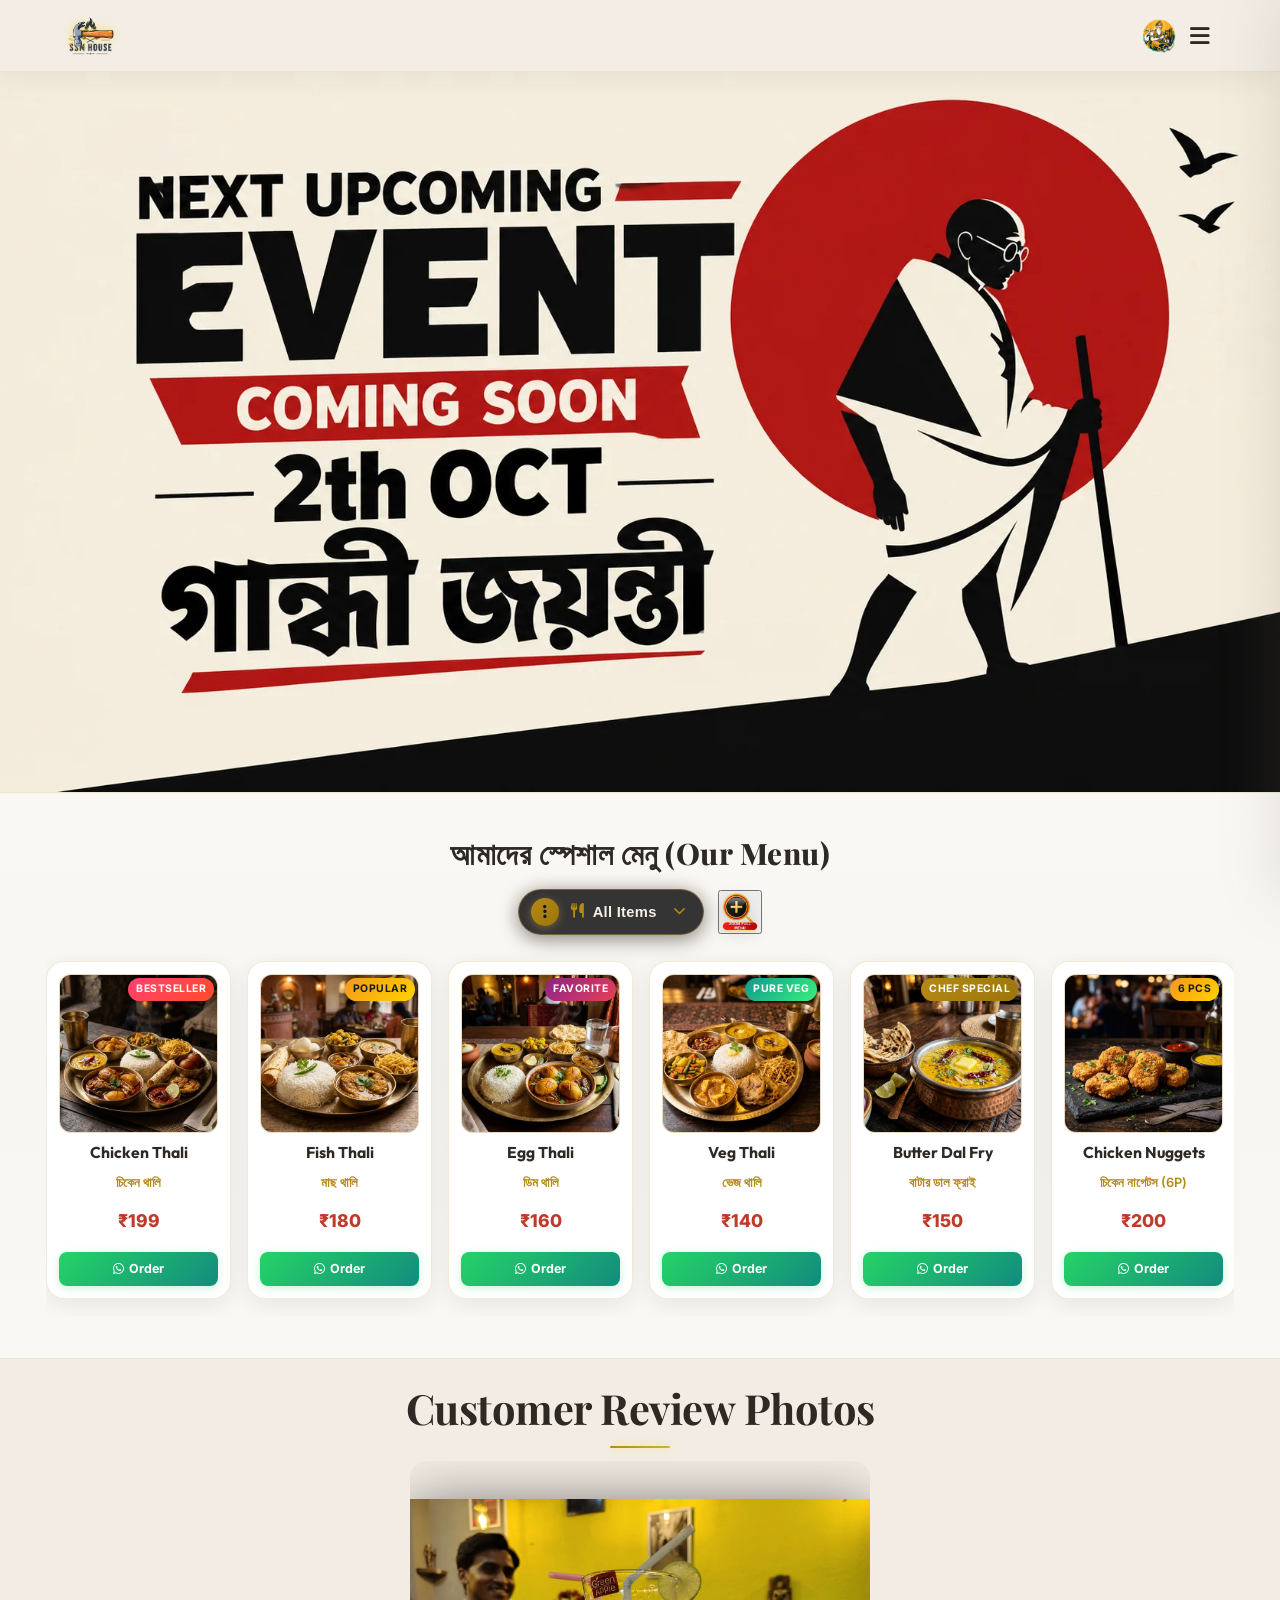
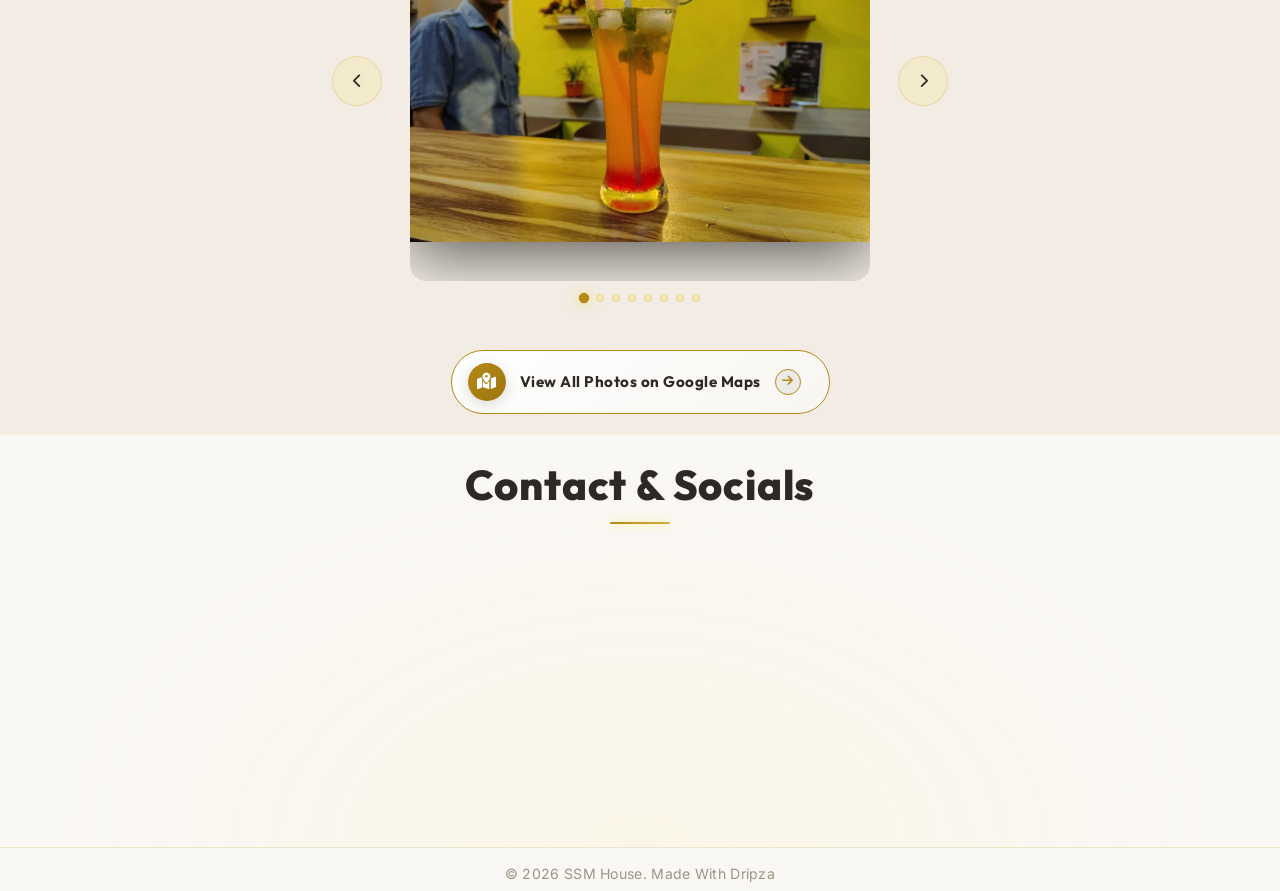
==== commit 12ab5079: "perf: smooth scroll - passive listeners, momentum drag, remove backdrop-filter, pause animation on s" ====
--- a/index.html
+++ b/index.html
@@ -699,7 +699,7 @@
 
                     <div class="search-box-wrapper">
                         <i class="fas fa-search"></i>
-                        <input type="text" id="modal-menu-search-input" placeholder="খাবারের নাম লিখে খুঁজুন (Search dishes...)" autocomplete="off">
+                        <input type="text" id="modal-menu-search-input" placeholder="খাবারের নাম লিখে খুঁজুন (Search dishes...)" autocomplete="off" enterkeyhint="search">
                         <button type="button" id="modal-menu-search-clear" class="search-clear-btn" aria-label="Clear search" title="à¦®à§à¦›à§‡ à¦«à§‡à¦²à§à¦¨ (Clear)">
                             <i class="fas fa-times"></i>
                         </button>
@@ -1152,6 +1152,6 @@
         </div>
     </div>
 
-    <script src="script.js"></script>
+    <script src="script.js?v=1.4"></script>
 </body>
 </html>
--- a/styles.css
+++ b/styles.css
@@ -2688,8 +2688,6 @@
     font-size: 0.92rem;
     font-weight: 600;
     cursor: pointer;
-    backdrop-filter: blur(12px);
-    -webkit-backdrop-filter: blur(12px);
     box-shadow: 0 4px 20px rgba(0, 0, 0, 0.45), 0 0 15px rgba(201, 162, 75, 0.15);
     transition: all 0.3s cubic-bezier(0.25, 0.8, 0.25, 1);
     user-select: none;
@@ -2811,6 +2809,9 @@
     padding-right: 4px;
     scrollbar-width: thin;
     scrollbar-color: rgba(201, 162, 75, 0.6) rgba(255, 255, 255, 0.05);
+    will-change: scroll-position;
+    transform: translateZ(0);
+    -webkit-transform: translateZ(0);
 }
 
 .menu-filter-dropdown-list::-webkit-scrollbar {
@@ -2970,7 +2971,7 @@
     overflow-x: auto;
     overflow-y: hidden;
     scroll-behavior: smooth;
-    scroll-snap-type: x mandatory;
+    scroll-snap-type: x proximity;
     -webkit-overflow-scrolling: touch;
     padding: 8px 6px 18px;
     width: 100%;
@@ -3011,12 +3012,12 @@
     padding: 12px;
     text-align: center;
     box-shadow: 0 6px 22px rgba(0, 0, 0, 0.07) !important;
-    backdrop-filter: blur(12px);
-    -webkit-backdrop-filter: blur(12px);
     transition: transform 0.35s cubic-bezier(0.2, 0.8, 0.2, 1), border-color 0.35s ease, box-shadow 0.35s ease;
     animation: floatMenuItem 4.5s ease-in-out infinite alternate;
     user-select: none;
     position: relative;
+    will-change: transform;
+    contain: layout style;
 }
 
 .food-menu-card:nth-child(even) { animation-delay: 0.8s; }
@@ -3260,8 +3261,6 @@
     position: absolute;
     inset: 0;
     background: rgba(0, 0, 0, 0.72);
-    backdrop-filter: blur(12px);
-    -webkit-backdrop-filter: blur(12px);
 }
 
 .full-menu-modal-container {
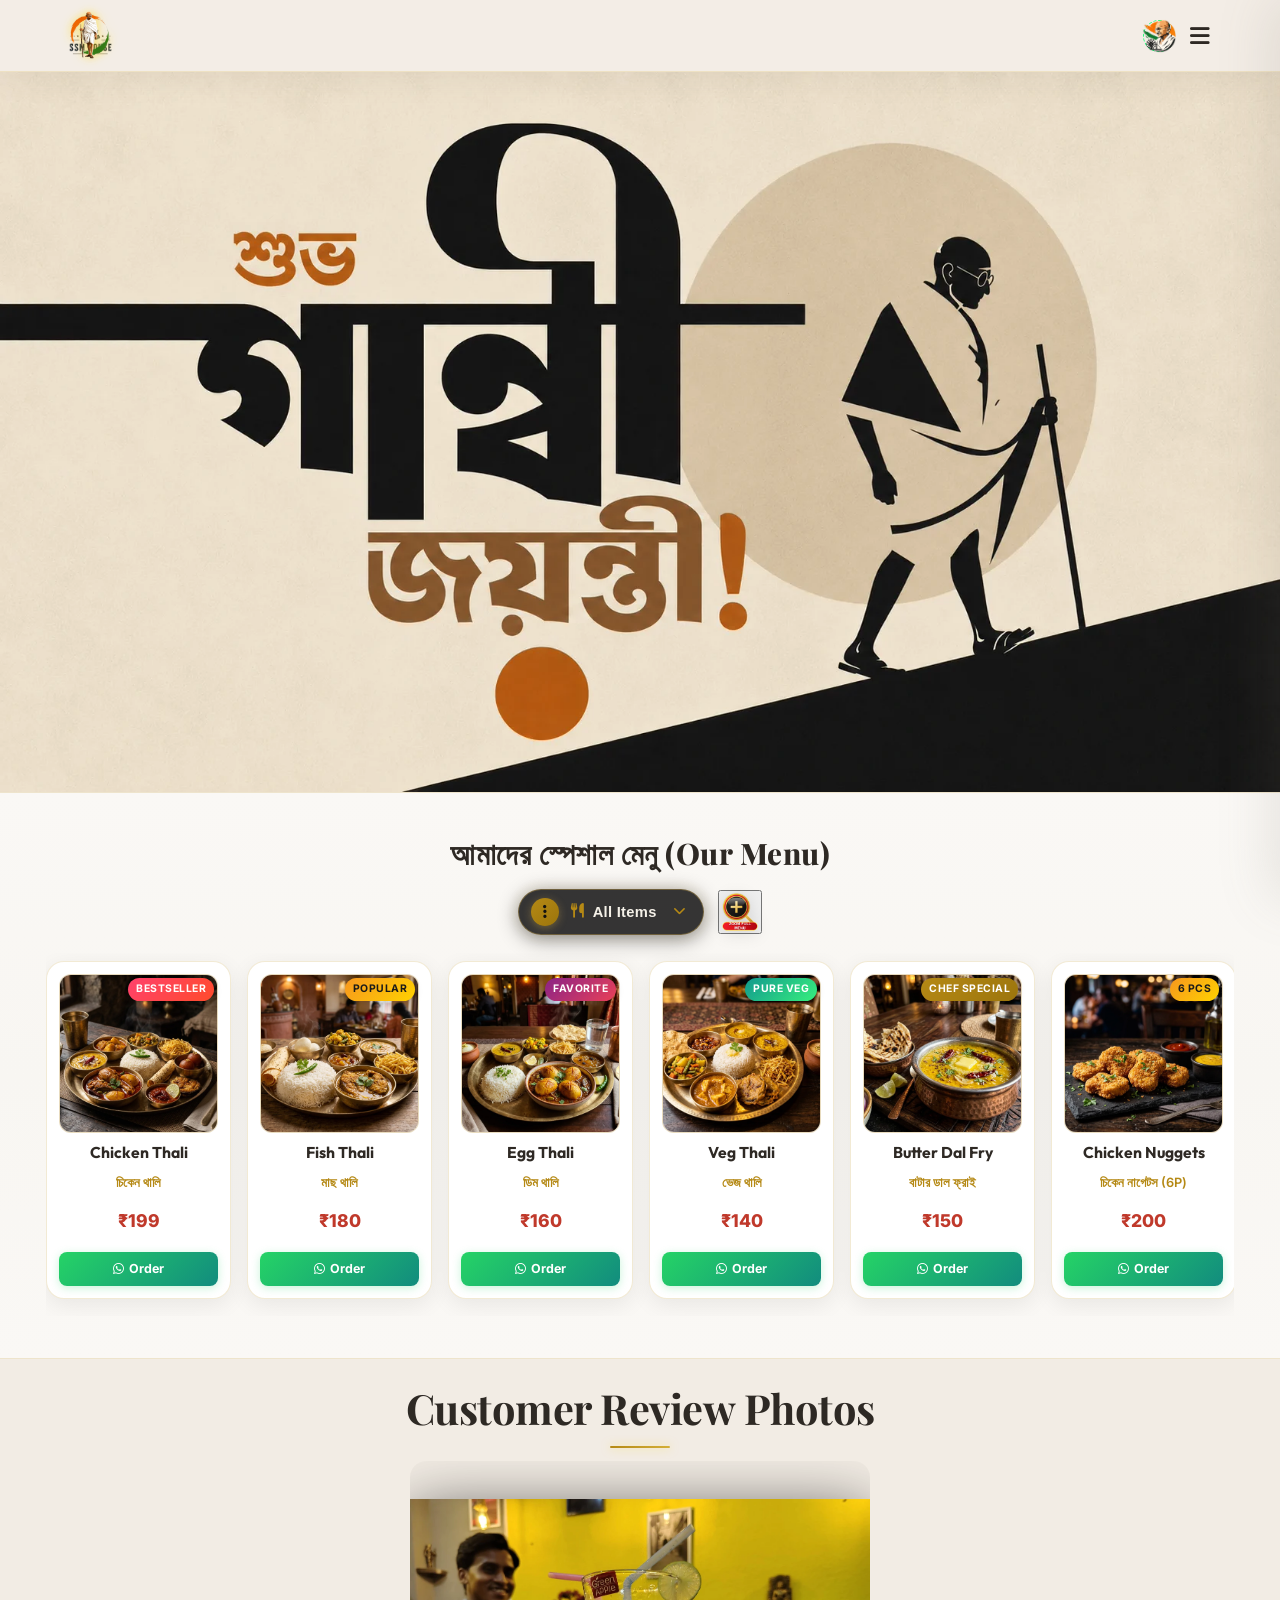
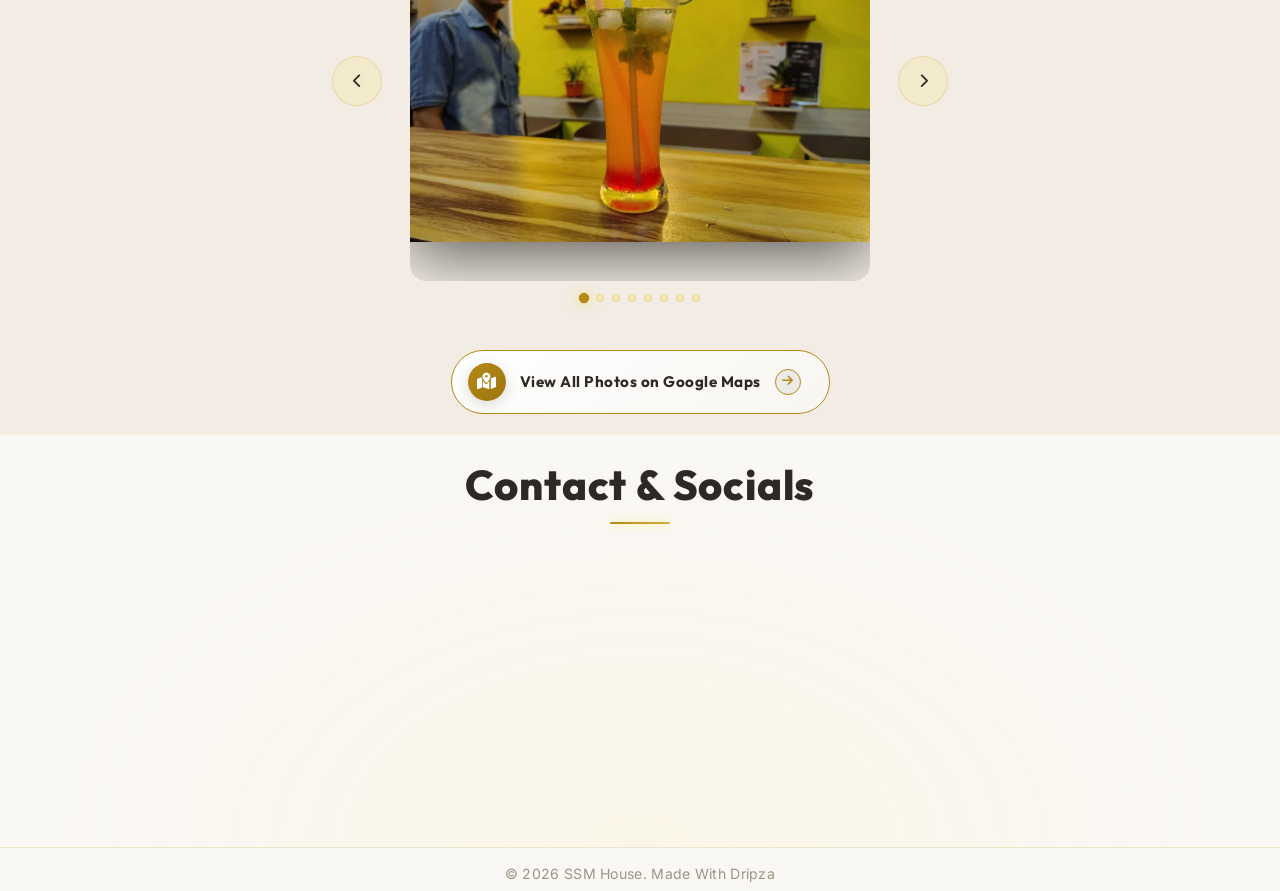
==== commit c4138cc3: "update: add Gandhi Jayanti assets and update header" ====
--- a/index.html
+++ b/index.html
@@ -24,13 +24,13 @@
         <div class="logo-container">
             <img src="assets/ssm-house-logo.webp" alt="SSM House Logo" class="logo-brand-img">
             <div class="logo-text-wrapper">
-                <span class="animated-football-header" title="Ganesh Chaturthi Special">
-                    <img src="assets/ganesh_run_icon.webp" alt="Ganesh Run Icon" style="object-fit: contain; filter: drop-shadow(0 0 5px rgba(255, 215, 0, 0.6));">
+                <span class="animated-football-header" title="Gandhi Jayanti Special">
+                    <img src="assets/gandhi_jayanti_run_icon.webp" alt="Gandhi Jayanti Run Icon" style="object-fit: contain; filter: drop-shadow(0 0 5px rgba(255, 215, 0, 0.6));">
                 </span>
                 <span class="logo-text">SSM House</span>
             </div>
         </div>
-        <span class="rath-yatra-header-text">শুভ বিশ্বকর্মা পূজা!</span>
+        <span class="rath-yatra-header-text">শুভ গান্ধী জয়ন্তী!</span>
         <ul class="nav-links">
             <li><a href="#home">Home</a></li>
             <li><a href="#menu">Menu</a></li>
@@ -39,10 +39,10 @@
         </ul>
         <div class="navbar-actions">
             <!-- Rakhi Purnima Button for Poster -->
-            <button class="fifa-btn" id="open-promo-modal-direct-btn" title="Show Ganesh Chaturthi Special Poster">
+            <button class="fifa-btn" id="open-promo-modal-direct-btn" title="Show Gandhi Jayanti Special Poster">
                 <div class="fifa-container">
                     <div class="fifa-magic-ring"></div>
-                    <img src="assets/ganesh_icon.webp" alt="Ganesh Special" class="fifa-svg" style="object-fit: contain;">
+                    <img src="assets/gandhi_jayanti_icon.webp" alt="Gandhi Jayanti Special" class="fifa-svg" style="object-fit: contain;">
                 </div>
             </button>
             
@@ -55,7 +55,7 @@
     <!-- Hero Section -->
     <section id="home" class="hero">
         <div class="hero-bg banner-box">
-            <img src="assets/aj_restaurant_banner_1.webp" alt="AJ Restaurant & Cafe Banner" class="active">
+            <img src="assets/gandhi_jayanti_banner_1.webp" alt="Gandhi Jayanti Banner" class="active">
             <img src="assets/hero_banner_1.webp" alt="SSM House Banner 1">
             <img src="assets/hero_banner_2.webp" alt="SSM House Banner 2">
             <img src="assets/hero_banner_3.webp" alt="SSM House Banner 3">
--- a/styles.css
+++ b/styles.css
@@ -2973,6 +2973,7 @@
     scroll-behavior: smooth;
     scroll-snap-type: x proximity;
     -webkit-overflow-scrolling: touch;
+    touch-action: pan-x pan-y;
     padding: 8px 6px 18px;
     width: 100%;
     cursor: grab;
@@ -4067,3 +4068,10 @@
         font-size: 0.7rem;
     }
 }
+
+/* Mobile touch vertical page scroll compatibility */
+.main-menu-scroll-wrapper,
+.main-menu-scroll-track,
+.main-menu-scroll-track .food-menu-card {
+    touch-action: pan-x pan-y !important;
+}
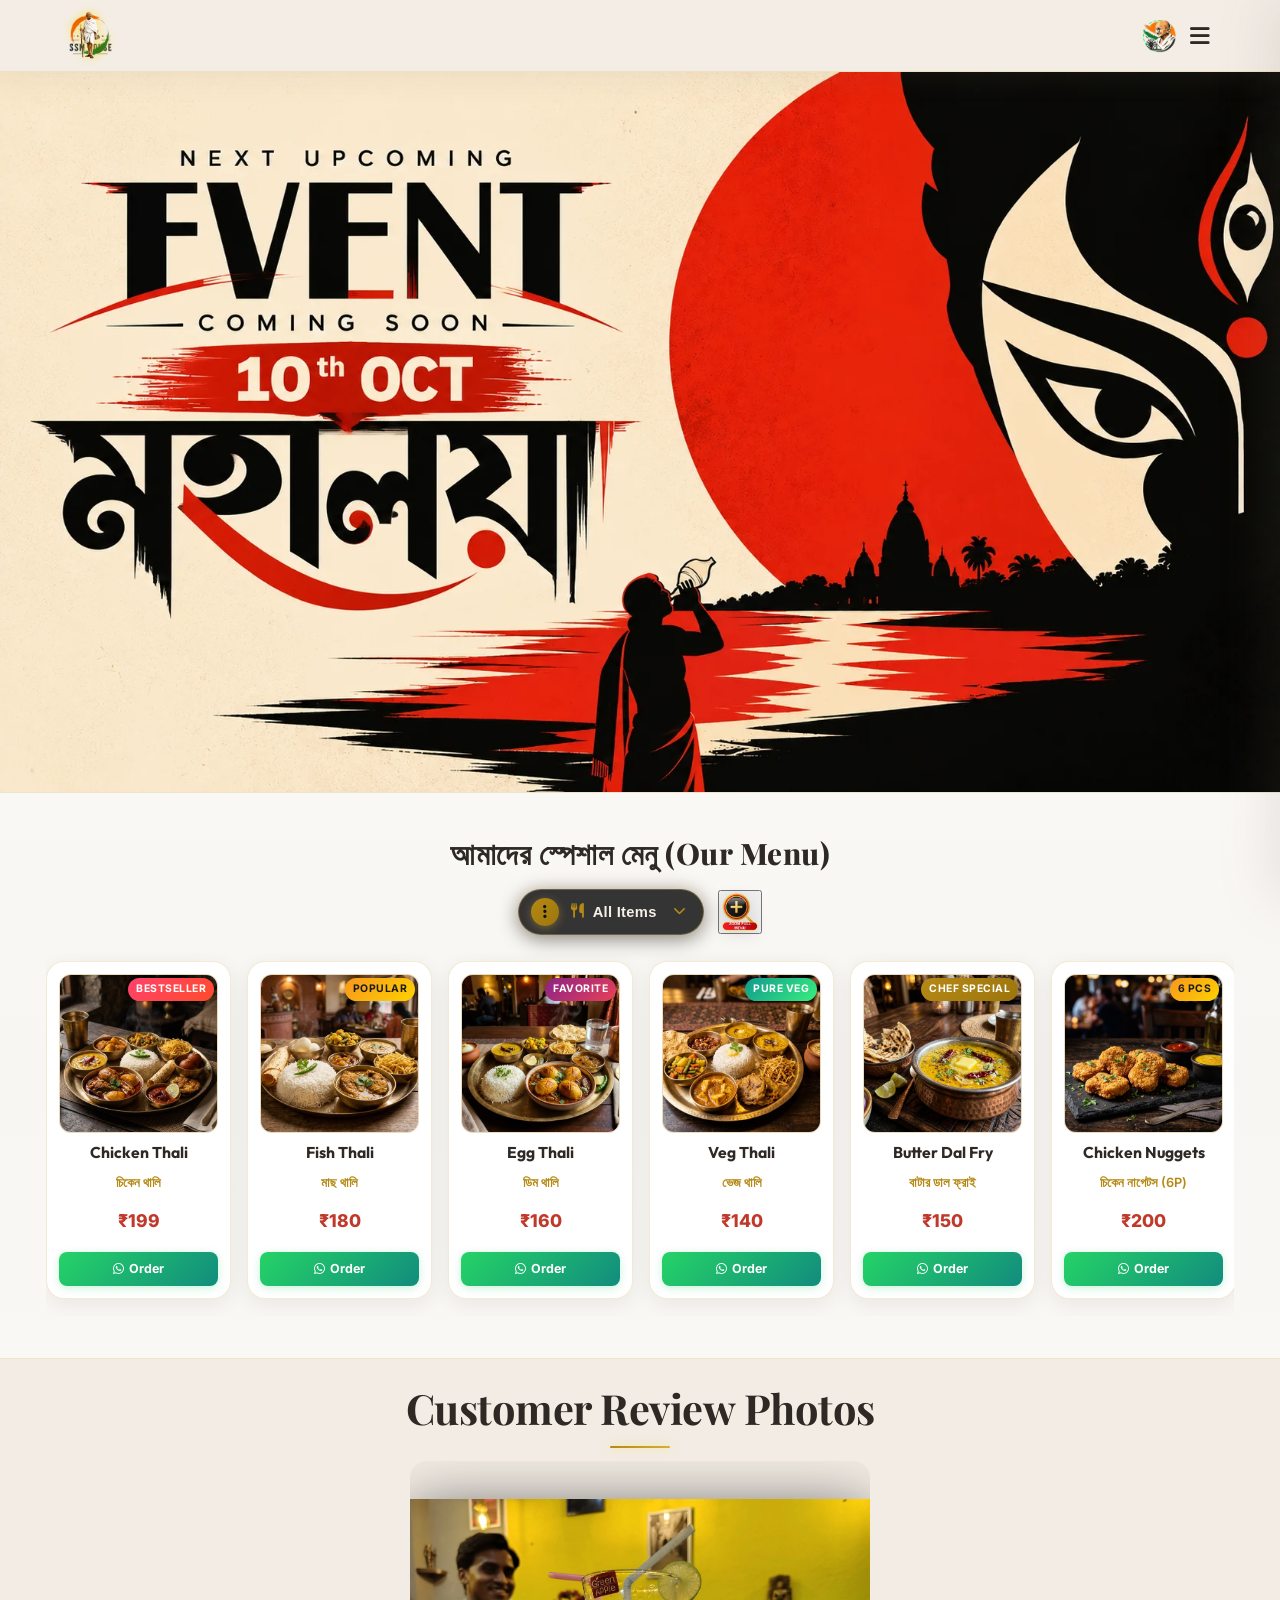
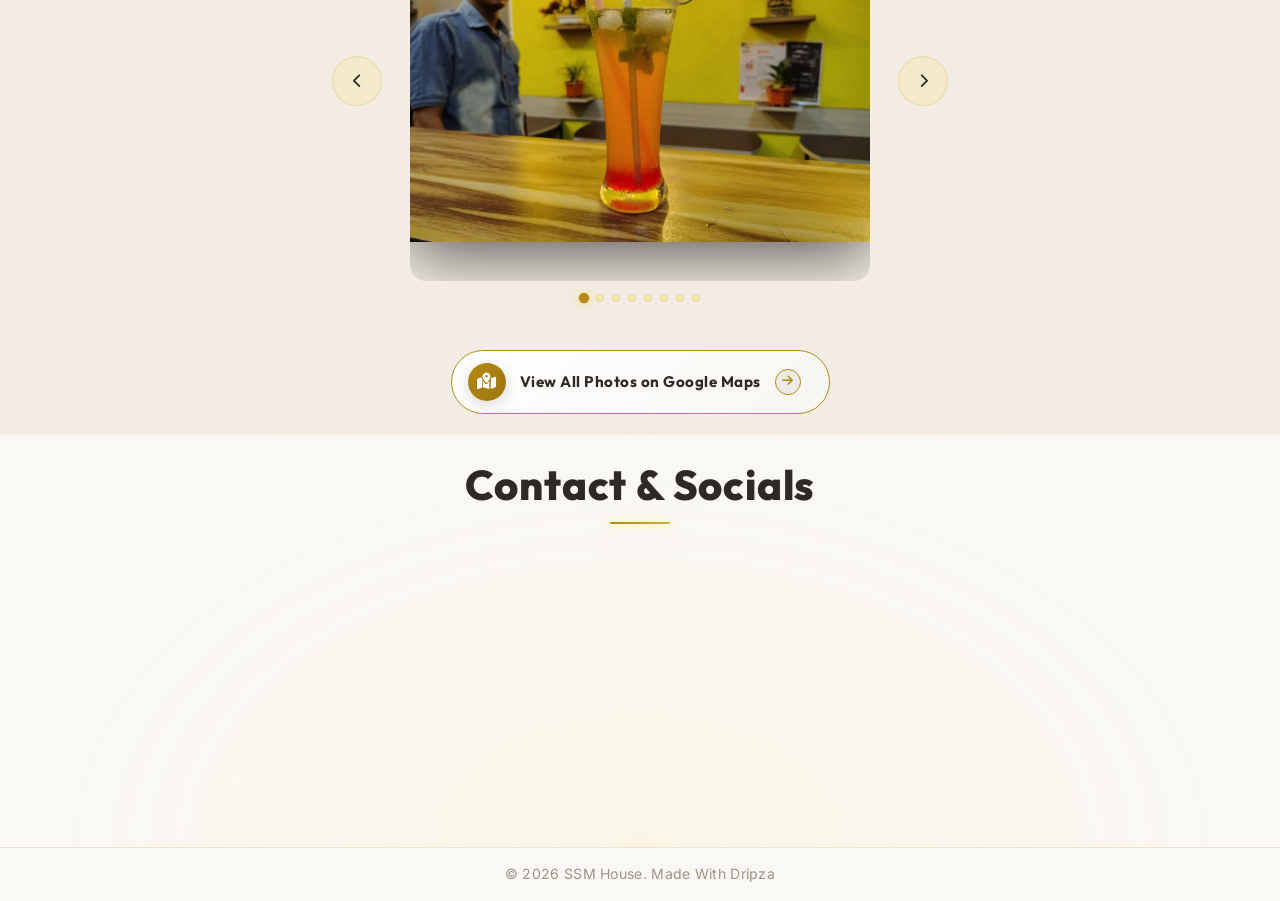
==== commit dcd689c8: "Update website content and assets" ====
--- a/index.html
+++ b/index.html
@@ -30,7 +30,7 @@
                 <span class="logo-text">SSM House</span>
             </div>
         </div>
-        <span class="rath-yatra-header-text">শুভ গান্ধী জয়ন্তী!</span>
+        <span class="rath-yatra-header-text">hello evryone</span>
         <ul class="nav-links">
             <li><a href="#home">Home</a></li>
             <li><a href="#menu">Menu</a></li>
@@ -55,7 +55,7 @@
     <!-- Hero Section -->
     <section id="home" class="hero">
         <div class="hero-bg banner-box">
-            <img src="assets/gandhi_jayanti_banner_1.webp" alt="Gandhi Jayanti Banner" class="active">
+            <img src="assets/mahalaya_festival_banner_1.webp" alt="Mahalaya Festival Banner" class="active">
             <img src="assets/hero_banner_1.webp" alt="SSM House Banner 1">
             <img src="assets/hero_banner_2.webp" alt="SSM House Banner 2">
             <img src="assets/hero_banner_3.webp" alt="SSM House Banner 3">
--- a/styles.css
+++ b/styles.css
@@ -1100,6 +1100,7 @@
     font-weight: 800;
     letter-spacing: 0.5px;
     color: #8B1A1A;
+    text-shadow: 0 1px 2px rgba(0, 0, 0, 0.15);
     white-space: nowrap;
     opacity: 0;
     pointer-events: none;
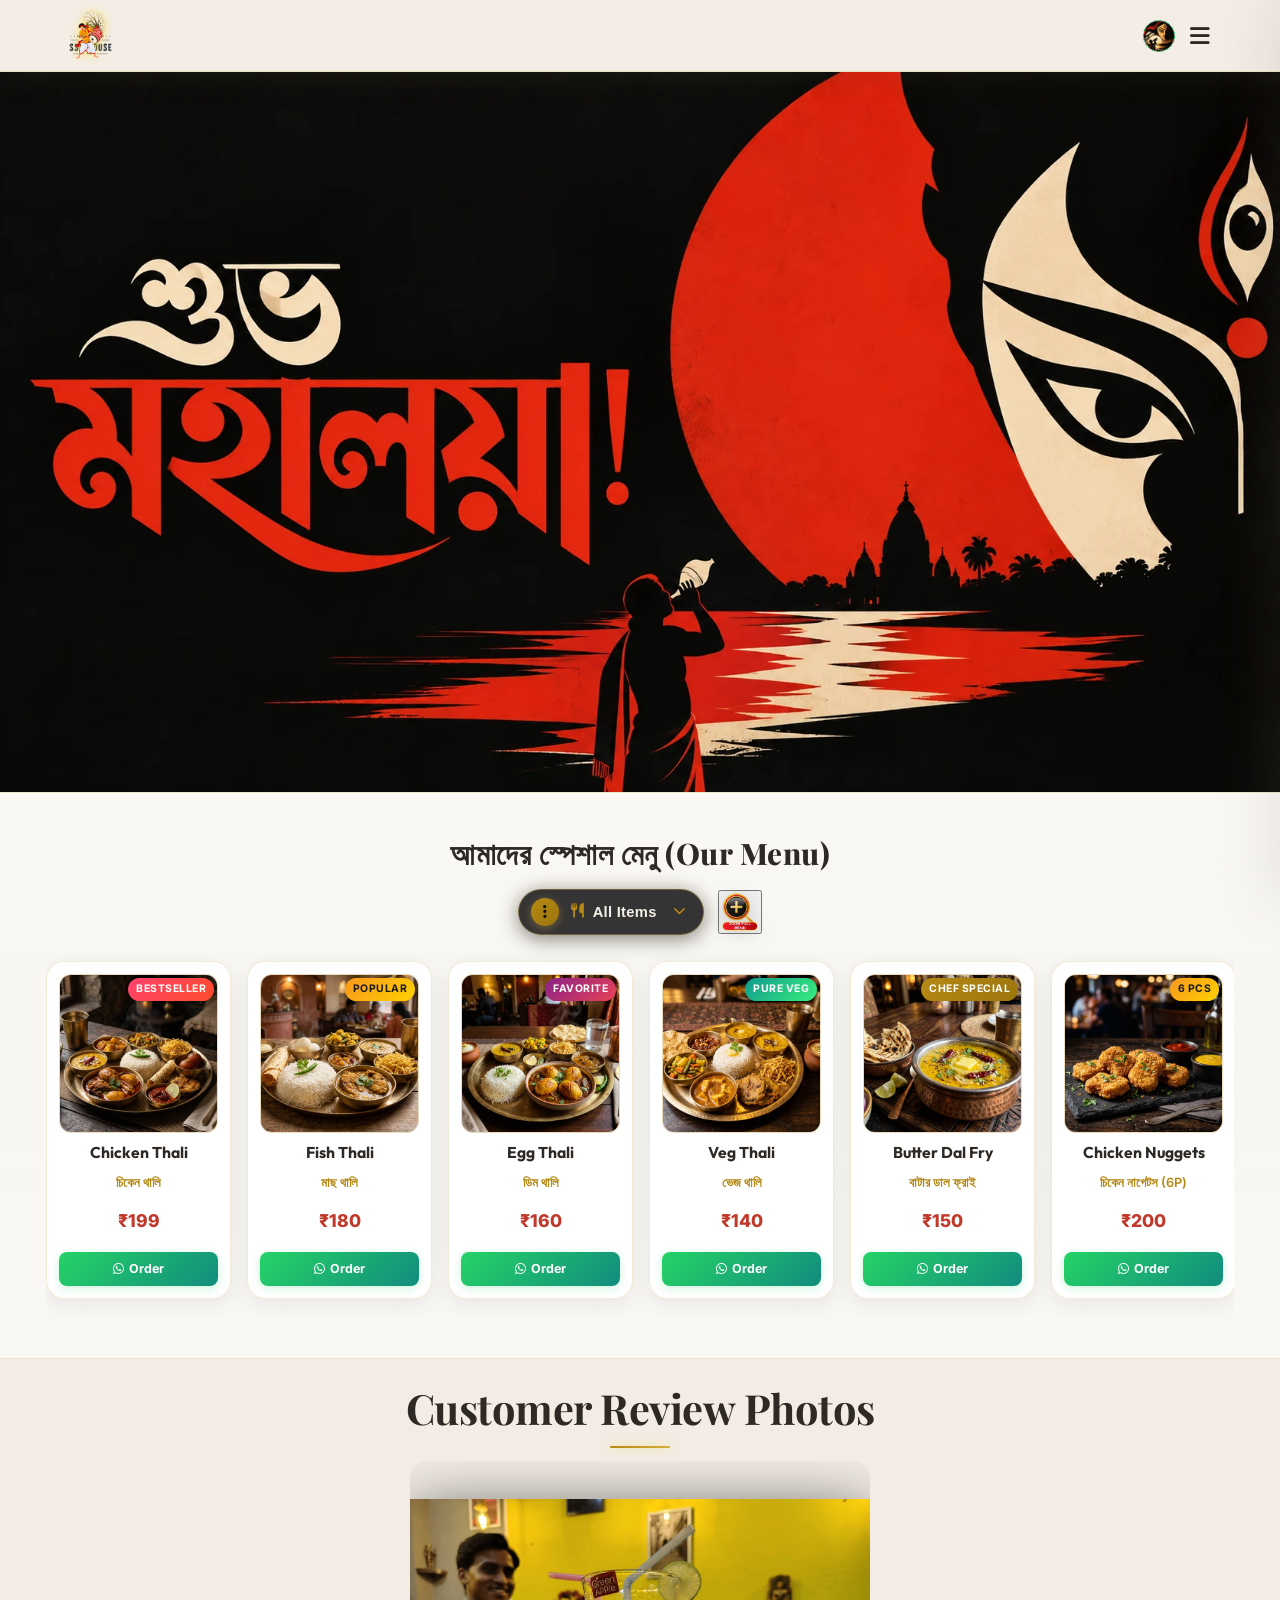
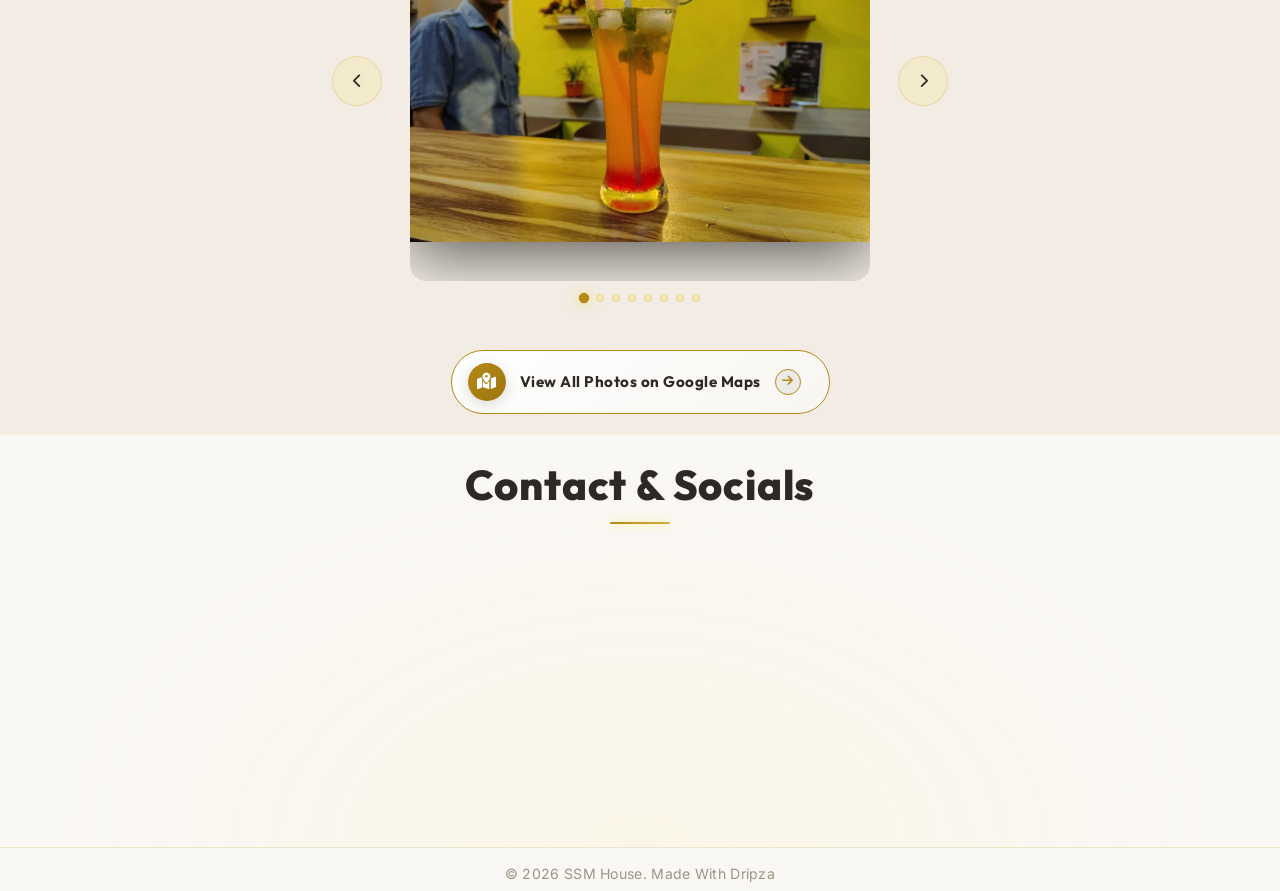
==== commit 8a2700a1: "Update: Mahalaya festival banner and web icons" ====
--- a/index.html
+++ b/index.html
@@ -1,4 +1,4 @@
-﻿<!DOCTYPE html>
+<!DOCTYPE html>
 <html lang="bn">
 <head>
     <meta charset="UTF-8">
@@ -24,13 +24,13 @@
         <div class="logo-container">
             <img src="assets/ssm-house-logo.webp" alt="SSM House Logo" class="logo-brand-img">
             <div class="logo-text-wrapper">
-                <span class="animated-football-header" title="Gandhi Jayanti Special">
-                    <img src="assets/gandhi_jayanti_run_icon.webp" alt="Gandhi Jayanti Run Icon" style="object-fit: contain; filter: drop-shadow(0 0 5px rgba(255, 215, 0, 0.6));">
+                <span class="animated-football-header" title="Mahalaya Special">
+                    <img src="assets/mahalaya_web_run_icon.webp" alt="Mahalaya Run Icon" style="object-fit: contain; filter: drop-shadow(0 0 5px rgba(255, 215, 0, 0.6));">
                 </span>
                 <span class="logo-text">SSM House</span>
             </div>
         </div>
-        <span class="rath-yatra-header-text">hello evryone</span>
+        <span class="rath-yatra-header-text">শুভ মহালয়া!</span>
         <ul class="nav-links">
             <li><a href="#home">Home</a></li>
             <li><a href="#menu">Menu</a></li>
@@ -39,10 +39,10 @@
         </ul>
         <div class="navbar-actions">
             <!-- Rakhi Purnima Button for Poster -->
-            <button class="fifa-btn" id="open-promo-modal-direct-btn" title="Show Gandhi Jayanti Special Poster">
+            <button class="fifa-btn" id="open-promo-modal-direct-btn" title="Show Mahalaya Special Poster">
                 <div class="fifa-container">
                     <div class="fifa-magic-ring"></div>
-                    <img src="assets/gandhi_jayanti_icon.webp" alt="Gandhi Jayanti Special" class="fifa-svg" style="object-fit: contain;">
+                    <img src="assets/mahalaya_web_icon.webp" alt="Mahalaya Special" class="fifa-svg" style="object-fit: contain;">
                 </div>
             </button>
             
@@ -55,7 +55,7 @@
     <!-- Hero Section -->
     <section id="home" class="hero">
         <div class="hero-bg banner-box">
-            <img src="assets/mahalaya_festival_banner_1.webp" alt="Mahalaya Festival Banner" class="active">
+            <img src="assets/festival_special_banner_1.webp" alt="Mahalaya Festival Banner" class="active">
             <img src="assets/hero_banner_1.webp" alt="SSM House Banner 1">
             <img src="assets/hero_banner_2.webp" alt="SSM House Banner 2">
             <img src="assets/hero_banner_3.webp" alt="SSM House Banner 3">
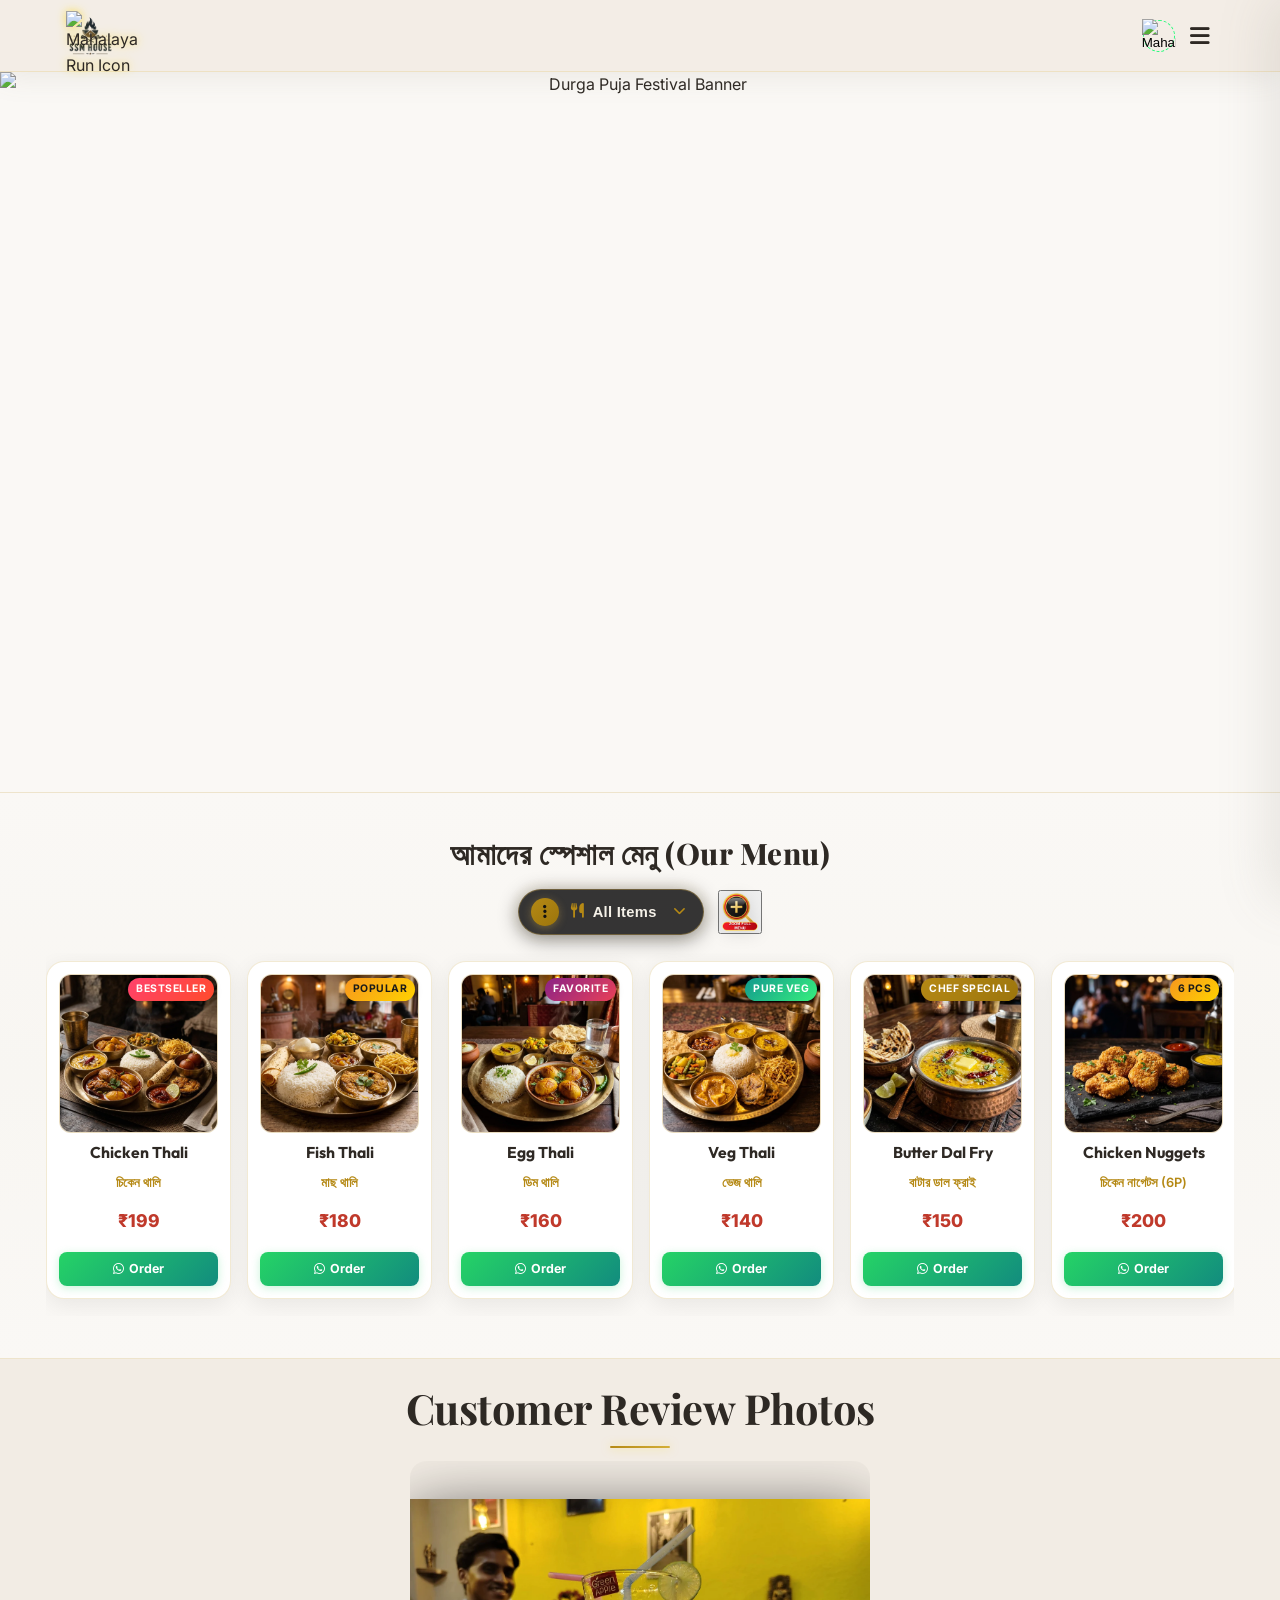
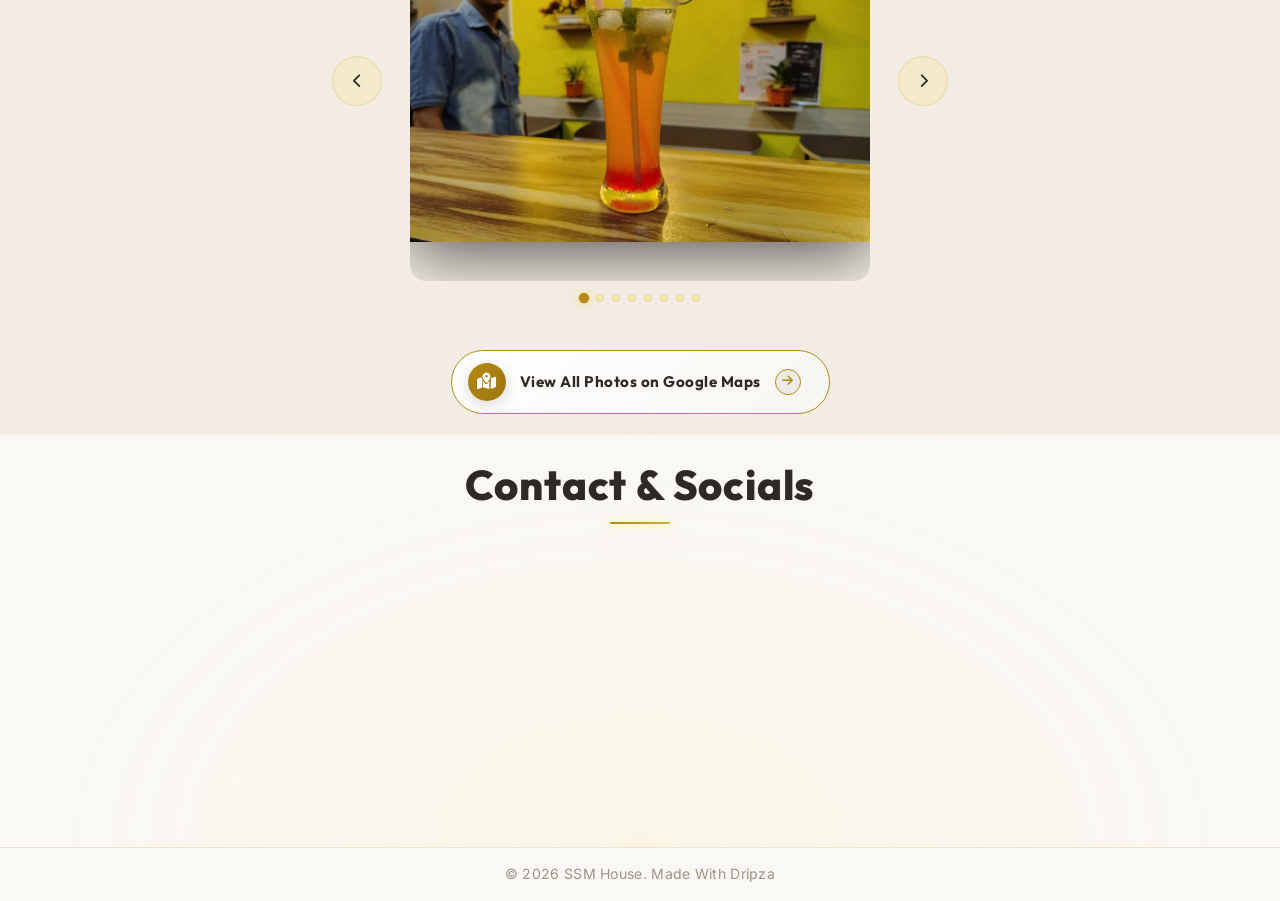
==== commit 948eda21: "update" ====
--- a/index.html
+++ b/index.html
@@ -1,4 +1,4 @@
-<!DOCTYPE html>
+﻿<!DOCTYPE html>
 <html lang="bn">
 <head>
     <meta charset="UTF-8">
@@ -25,12 +25,12 @@
             <img src="assets/ssm-house-logo.webp" alt="SSM House Logo" class="logo-brand-img">
             <div class="logo-text-wrapper">
                 <span class="animated-football-header" title="Mahalaya Special">
-                    <img src="assets/mahalaya_web_run_icon.webp" alt="Mahalaya Run Icon" style="object-fit: contain; filter: drop-shadow(0 0 5px rgba(255, 215, 0, 0.6));">
+                    <img src="assets/durga_puja_web_run_icon.webp" alt="Mahalaya Run Icon" style="object-fit: contain; filter: drop-shadow(0 0 5px rgba(255, 215, 0, 0.6));">
                 </span>
                 <span class="logo-text">SSM House</span>
             </div>
         </div>
-        <span class="rath-yatra-header-text">শুভ মহালয়া!</span>
+        <span class="rath-yatra-header-text">শুভ শারদীয়া দুর্গাপূজা</span>
         <ul class="nav-links">
             <li><a href="#home">Home</a></li>
             <li><a href="#menu">Menu</a></li>
@@ -42,7 +42,7 @@
             <button class="fifa-btn" id="open-promo-modal-direct-btn" title="Show Mahalaya Special Poster">
                 <div class="fifa-container">
                     <div class="fifa-magic-ring"></div>
-                    <img src="assets/mahalaya_web_icon.webp" alt="Mahalaya Special" class="fifa-svg" style="object-fit: contain;">
+                    <img src="assets/durga_puja_web_icon.webp" alt="Mahalaya Special" class="fifa-svg" style="object-fit: contain;">
                 </div>
             </button>
             
@@ -55,7 +55,7 @@
     <!-- Hero Section -->
     <section id="home" class="hero">
         <div class="hero-bg banner-box">
-            <img src="assets/festival_special_banner_1.webp" alt="Mahalaya Festival Banner" class="active">
+            <img src="assets/modern_durga_puja_greeting_banner.webp" alt="Durga Puja Festival Banner" class="active">
             <img src="assets/hero_banner_1.webp" alt="SSM House Banner 1">
             <img src="assets/hero_banner_2.webp" alt="SSM House Banner 2">
             <img src="assets/hero_banner_3.webp" alt="SSM House Banner 3">
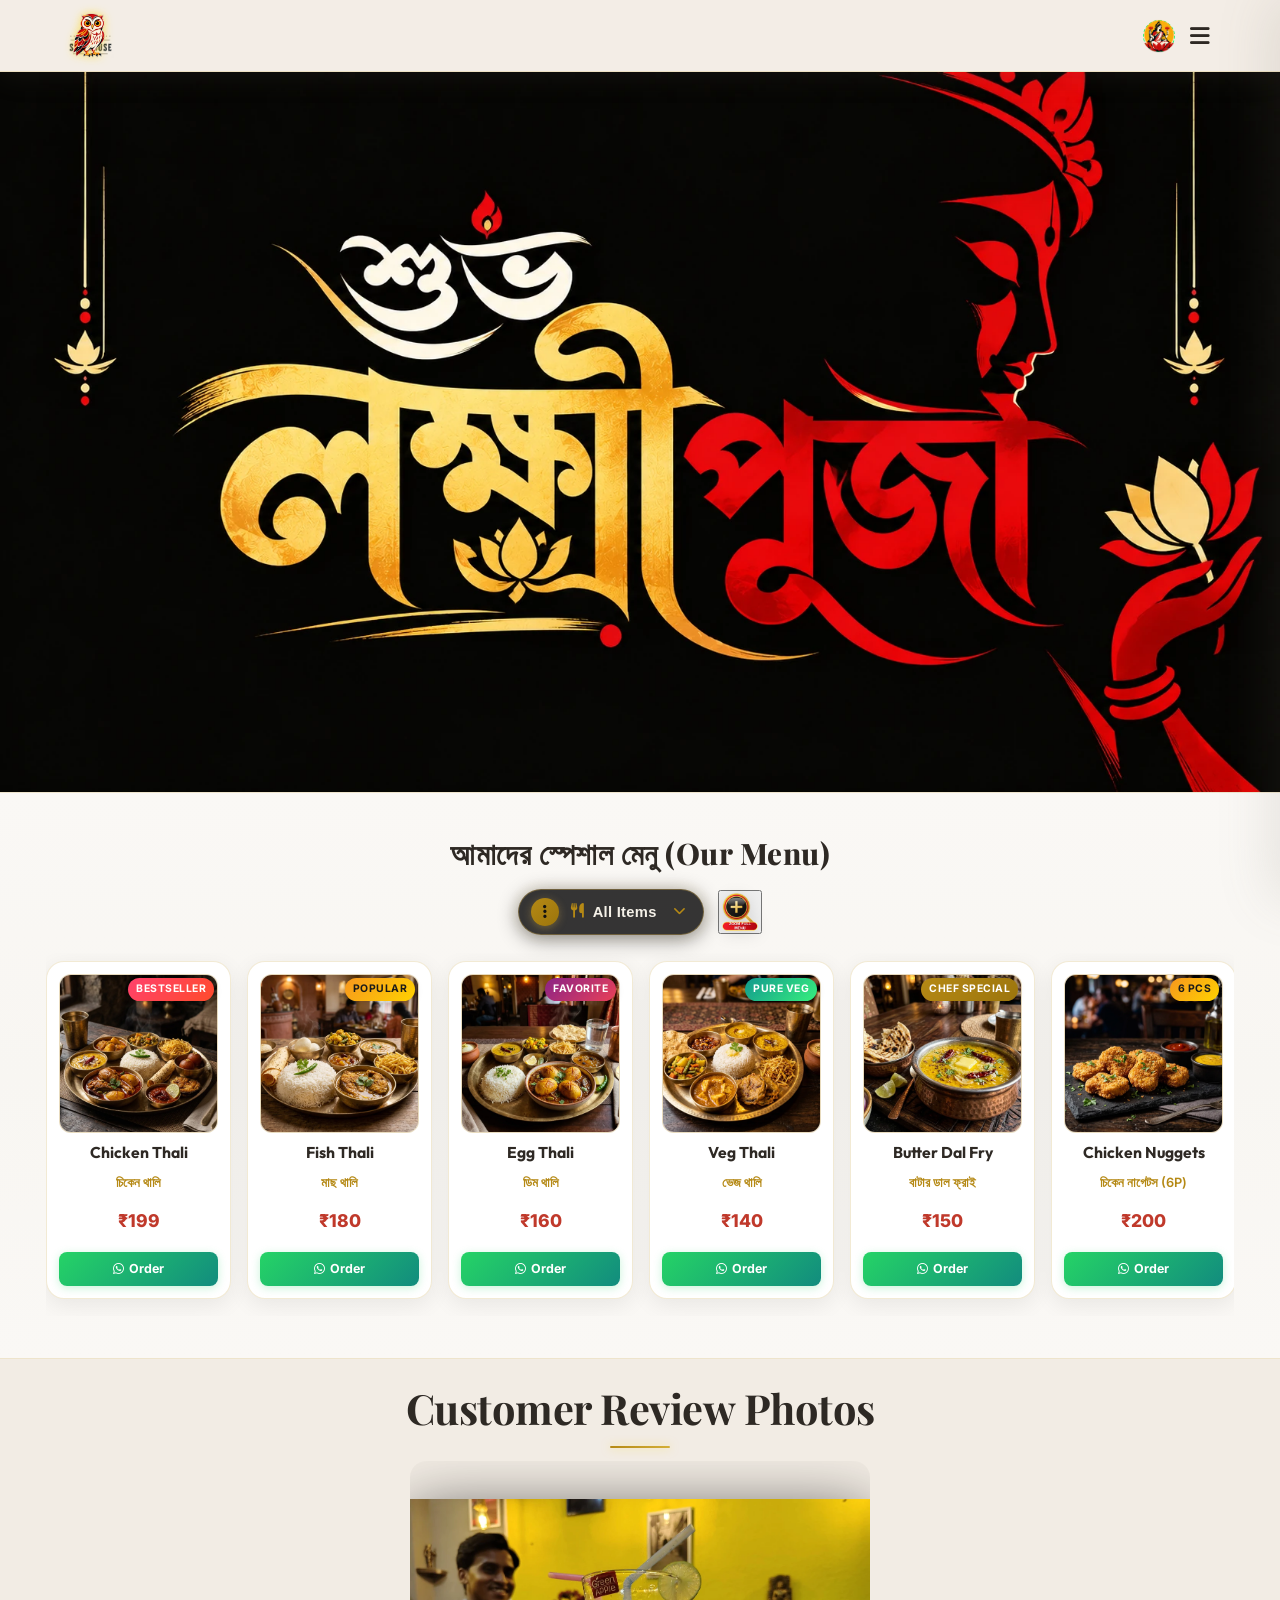
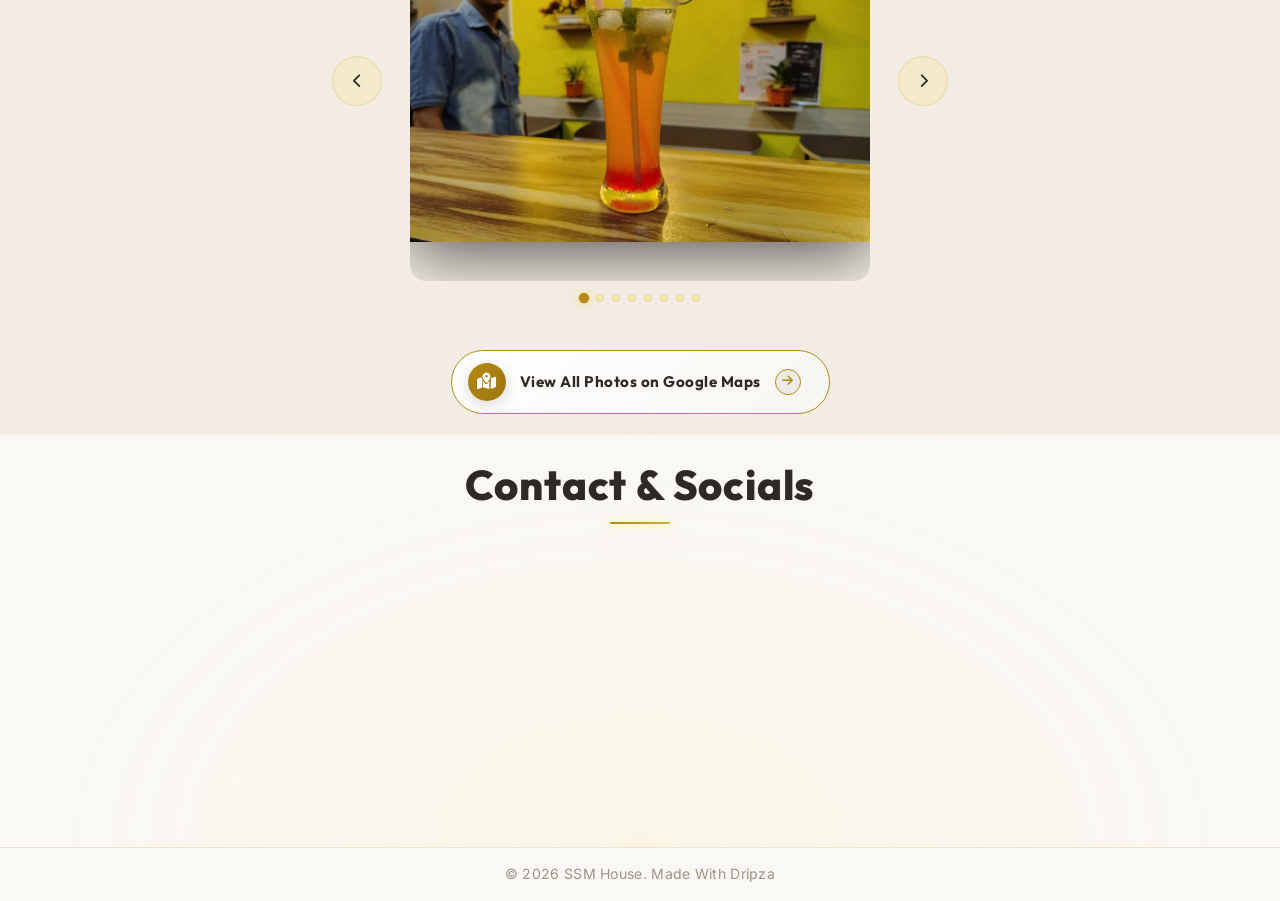
==== commit 51923685: "Auto Update" ====
--- a/index.html
+++ b/index.html
@@ -25,12 +25,12 @@
             <img src="assets/ssm-house-logo.webp" alt="SSM House Logo" class="logo-brand-img">
             <div class="logo-text-wrapper">
                 <span class="animated-football-header" title="Mahalaya Special">
-                    <img src="assets/durga_puja_web_run_icon.webp" alt="Mahalaya Run Icon" style="object-fit: contain; filter: drop-shadow(0 0 5px rgba(255, 215, 0, 0.6));">
+                    <img src="assets/lakshmi_puja_web_run_icon.webp" alt="Mahalaya Run Icon" style="object-fit: contain; filter: drop-shadow(0 0 5px rgba(255, 215, 0, 0.6));">
                 </span>
                 <span class="logo-text">SSM House</span>
             </div>
         </div>
-        <span class="rath-yatra-header-text">শুভ শারদীয়া দুর্গাপূজা</span>
+        <span class="rath-yatra-header-text">শুভ লক্ষ্মীপূজা</span>
         <ul class="nav-links">
             <li><a href="#home">Home</a></li>
             <li><a href="#menu">Menu</a></li>
@@ -42,7 +42,7 @@
             <button class="fifa-btn" id="open-promo-modal-direct-btn" title="Show Mahalaya Special Poster">
                 <div class="fifa-container">
                     <div class="fifa-magic-ring"></div>
-                    <img src="assets/durga_puja_web_icon.webp" alt="Mahalaya Special" class="fifa-svg" style="object-fit: contain;">
+                    <img src="assets/lakshmi_puja_web_icon.webp" alt="Mahalaya Special" class="fifa-svg" style="object-fit: contain;">
                 </div>
             </button>
             
@@ -55,7 +55,7 @@
     <!-- Hero Section -->
     <section id="home" class="hero">
         <div class="hero-bg banner-box">
-            <img src="assets/modern_durga_puja_greeting_banner.webp" alt="Durga Puja Festival Banner" class="active">
+            <img src="assets/lakshmi_puja_greeting_banner.webp" alt="Durga Puja Festival Banner" class="active">
             <img src="assets/hero_banner_1.webp" alt="SSM House Banner 1">
             <img src="assets/hero_banner_2.webp" alt="SSM House Banner 2">
             <img src="assets/hero_banner_3.webp" alt="SSM House Banner 3">
